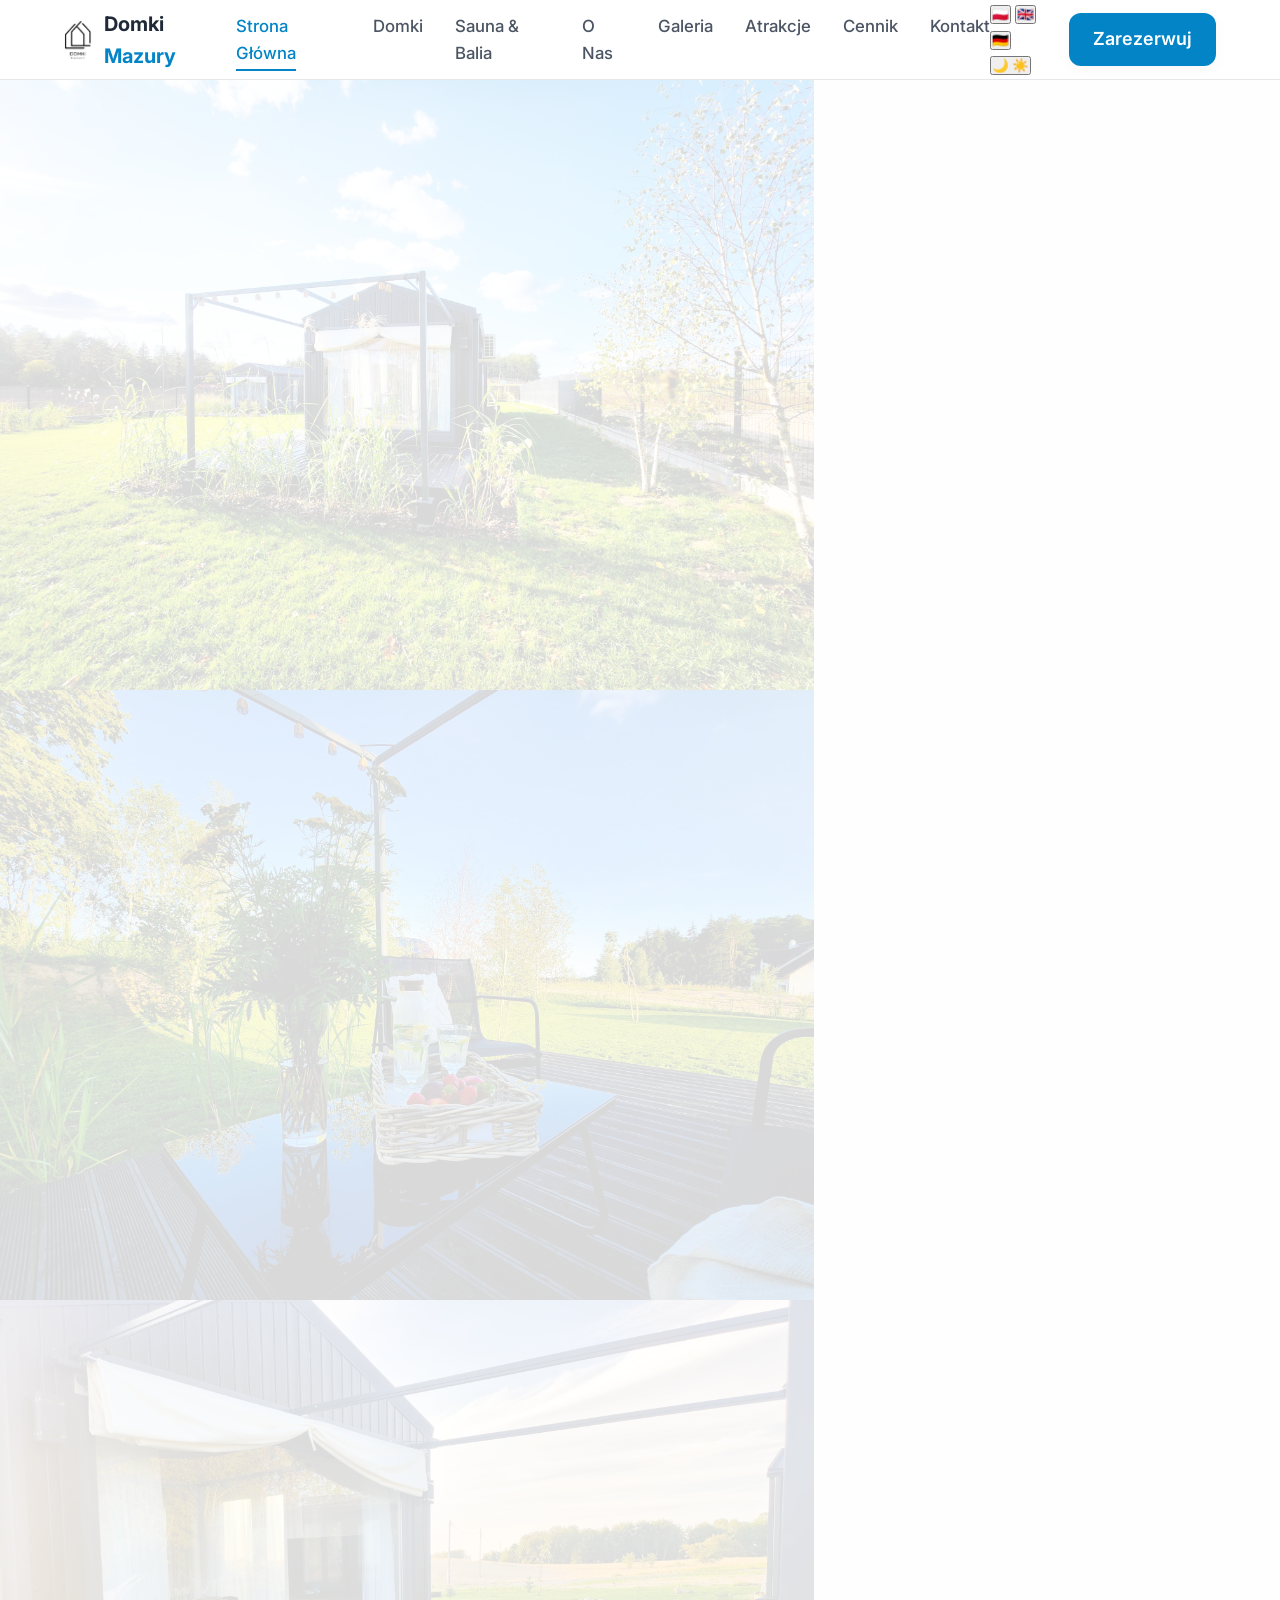
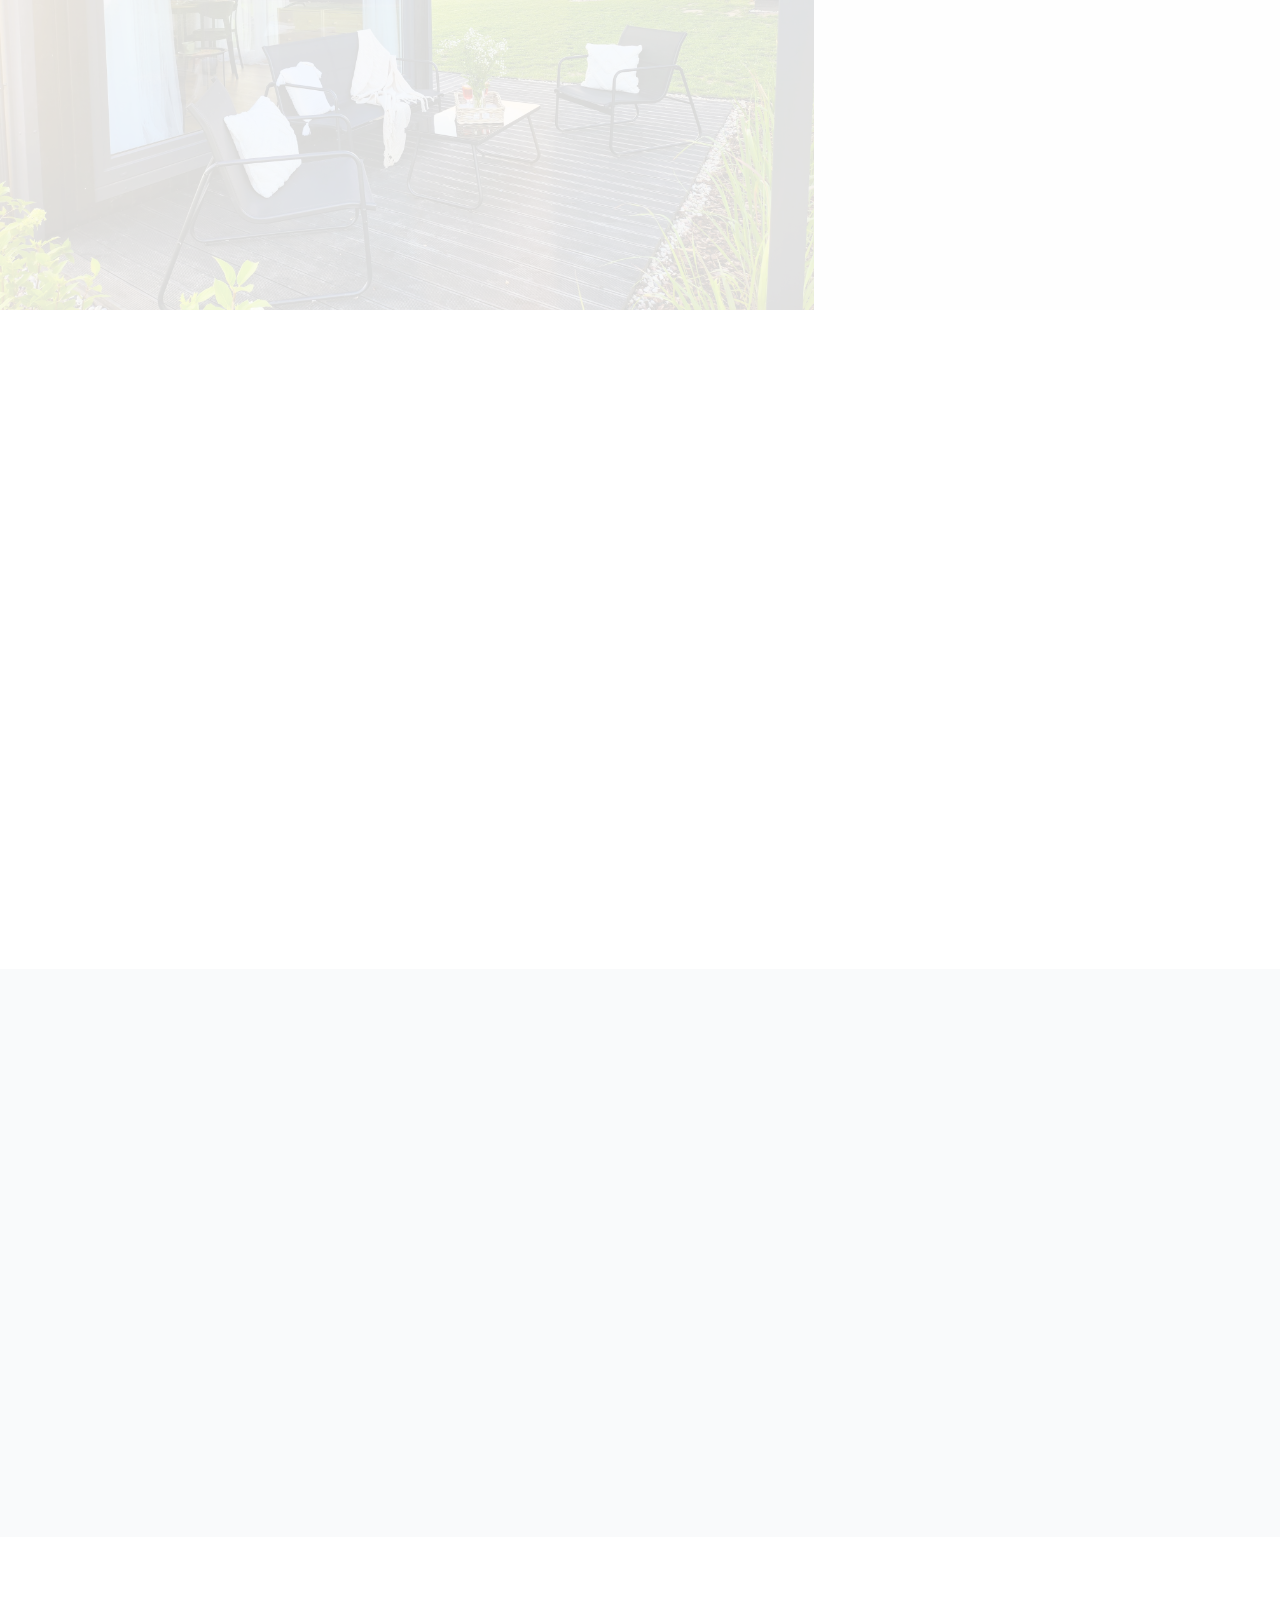
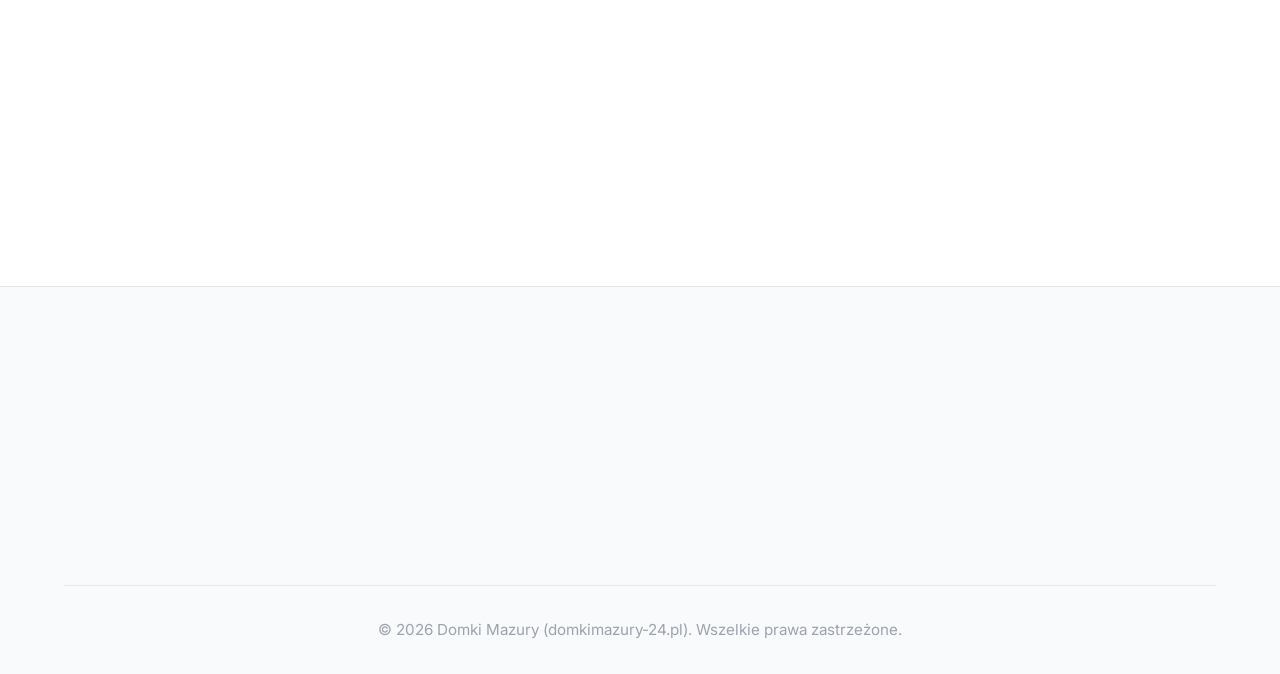
==== index.html @ 0900e818 "Initial commit for Domki Mazury 24" ====
<!DOCTYPE html>
<html lang="pl">
<head>
  <meta charset="UTF-8">
  <meta name="viewport" content="width=device-width, initial-scale=1.0">
  <title>Domki Mazury Bogaczewo k. Giżycka | Luksusowe Domki Nad Jeziorem Bocznym</title>
  <meta name="description" content="Wynajem domków na Mazurach w Bogaczewie. Blisko plaży, na szlaku Green Velo. Sauna fińska, balia ogrodowa. Zarezerwuj swój pobyt z dala od zgiełku.">
  <!-- AOS CSS -->
  <link href="https://unpkg.com/aos@2.3.1/dist/aos.css" rel="stylesheet">
  <link rel="stylesheet" href="styles.css">
</head>
<body>

  <!-- Standard Sticky Header -->
  <header class="site-header">
    <div class="nav-wrapper">
      <a href="index.html" class="brand-logo">
        <img src="assets/logo.png" alt="Domki Mazury Logo" style="filter: invert(1);">
        <div class="brand-title">Domki <span style="color: var(--primary-color);">Mazury</span></div>
      </a>

      <!-- PC Nav -->
      <ul class="pc-nav">
        <li><a href="index.html" class="active" data-i18n="nav-home">Strona Główna</a></li>
        <li><a href="domki.html" data-i18n="nav-cottages">Domki</a></li>
        <li><a href="sauna-balia.html" data-i18n="nav-spa">Sauna & Balia</a></li>
        <li><a href="o-nas.html" data-i18n="nav-about">O Nas</a></li>
        <li><a href="galeria.html" data-i18n="nav-gallery">Galeria</a></li>
        <li><a href="atrakcje.html" data-i18n="nav-attractions">Atrakcje</a></li>
        <li><a href="cennik.html" data-i18n="nav-prices">Cennik</a></li>
        <li><a href="kontakt.html" data-i18n="nav-contact">Kontakt</a></li>
      </ul>

      <div class="header-right">
        <!-- Tools (Flags & Theme) -->
        <div class="tools-group pc-only">
          <div class="lang-switcher">
            <button class="lang-btn active" data-lang="pl" aria-label="Polski">🇵🇱</button>
            <button class="lang-btn" data-lang="en" aria-label="English">🇬🇧</button>
            <button class="lang-btn" data-lang="de" aria-label="Deutsch">🇩🇪</button>
          </div>
          <button class="theme-toggle-btn" aria-label="Przełącz motyw">
            <span class="moon-icon">🌙</span>
            <span class="sun-icon">☀️</span>
          </button>
        </div>
        
        <a href="cennik.html" class="btn btn-primary ombre pc-only" data-i18n="btn-book">Zarezerwuj</a>
        <!-- Hamburger Menu Button -->
        <button class="menu-toggle" aria-label="Toggle Menu">
          <svg fill="none" stroke="currentColor" viewBox="0 0 24 24"><path stroke-linecap="round" stroke-linejoin="round" stroke-width="2" d="M4 6h16M4 12h16M4 18h16"/></svg>
        </button>
      </div>
    </div>
  </header>

  <!-- Mobile Nav Overlay -->
  <nav class="mobile-nav-overlay">
    <ul>
      <li><a href="index.html" class="active" data-i18n="nav-home">Strona Główna</a></li>
      <li><a href="domki.html" data-i18n="nav-cottages">Nasze Domki</a></li>
      <li><a href="sauna-balia.html" data-i18n="nav-spa">Sauna & Balia</a></li>
      <li><a href="o-nas.html" data-i18n="nav-about">O Nas</a></li>
      <li><a href="galeria.html" data-i18n="nav-gallery">Galeria</a></li>
      <li><a href="atrakcje.html" data-i18n="nav-attractions">Atrakcje</a></li>
      <li><a href="cennik.html" data-i18n="nav-prices">Cennik</a></li>
      <li><a href="kontakt.html" data-i18n="nav-contact">Kontakt</a></li>
    </ul>
    
    <div class="mobile-tools-group">
      <div class="lang-switcher">
        <button class="lang-btn active" data-lang="pl" aria-label="Polski">🇵🇱</button>
        <button class="lang-btn" data-lang="en" aria-label="English">🇬🇧</button>
        <button class="lang-btn" data-lang="de" aria-label="Deutsch">🇩🇪</button>
      </div>
      <button class="theme-toggle-btn" aria-label="Przełącz motyw" style="border: 1px solid var(--border-color);">
        <span class="moon-icon">🌙</span>
        <span class="sun-icon">☀️</span>
      </button>
    </div>

    <div class="mobile-nav-bottom">
      <a href="cennik.html" class="btn btn-primary ombre text-center" data-i18n="btn-prices">Sprawdź Ceny</a>
      <a href="tel:500294296" class="btn btn-outline text-center">📞 500 294 296</a>
    </div>
  </nav>

  <!-- Hero Section with Slider -->
  <section class="hero">
    <div class="hero-slider-bg">
      <img src="assets/photos/cottage_hero.jpg" alt="Widok 1" class="hero-slide active">
      <img src="assets/photos/sauna_balia_3.jpg" alt="Widok 2" class="hero-slide">
      <img src="assets/photos/outdoor_sunset_2.jpg" alt="Widok 3" class="hero-slide">
    </div>
    
    <div class="hero-overlay"></div>
    <div class="container hero-content text-center" style="margin: 0 auto;" data-aos="zoom-in" data-aos-duration="1000">
      <div class="badge badge-primary" data-aos="fade-down" data-aos-delay="200" data-i18n="hero-badge">Bogaczewo k. Giżycka</div>
      <h1 data-aos="fade-up" data-aos-delay="300" data-i18n="hero-title">Miejsce Stworzone do Odpoczynku</h1>
      <p style="margin-bottom: 2rem;" data-aos="fade-up" data-aos-delay="400" data-i18n="hero-desc">Nowoczesne domki, balia z podgrzewaną wodą, sauna fińska i otulina mazurskiej natury. Zaledwie 1000m od plaży na Szlaku Wielkich Jezior.</p>
      <div style="display: flex; gap: 1rem; justify-content: center; flex-wrap: wrap;" data-aos="fade-up" data-aos-delay="500">
        <a href="domki.html" class="btn btn-primary ombre" data-i18n="hero-btn-domki">Zobacz Domki</a>
        <a href="sauna-balia.html" class="btn btn-outline" style="background: var(--bg-main);" data-i18n="hero-btn-spa">Strefa SPA</a>
      </div>
    </div>
  </section>

  <!-- Quick Info -->
  <section class="section-padding bg-main">
    <div class="container text-center">
      <h2 data-aos="fade-up">Co nas wyróżnia?</h2>
      <p style="max-width: 600px; margin: 0 auto 3rem;" data-aos="fade-up" data-aos-delay="100">Zaprojektowaliśmy nasze domki z myślą o maksymalnym komforcie, przestrzeni i prywatności, gwarantując spokój z dala od zatłoczonych kurortów.</p>
      
      <div class="card-grid">
        <div class="std-card ombre-card std-card-body text-center" data-aos="fade-up" data-aos-delay="200">
          <div style="font-size: 3rem; margin-bottom: 1rem;">🌲</div>
          <h3 style="color: var(--primary-color);">Cisza i Natura</h3>
          <p style="font-size: 1rem;">Obiekt położony 1km od centrum wsi, w bliskości lasu i szlaku rowerowego Green Velo.</p>
        </div>
        <div class="std-card ombre-card std-card-body text-center" data-aos="fade-up" data-aos-delay="300">
          <div style="font-size: 3rem; margin-bottom: 1rem;">🔥</div>
          <h3 style="color: var(--primary-color);">Prywatne SPA</h3>
          <p style="font-size: 1rem;">Własna sauna fińska opalana drewnem oraz ruska balia ogrodowa do wyłącznej dyspozycji gości.</p>
        </div>
        <div class="std-card ombre-card std-card-body text-center" data-aos="fade-up" data-aos-delay="400">
          <div style="font-size: 3rem; margin-bottom: 1rem;">⛵</div>
          <h3 style="color: var(--primary-color);">Blisko Jeziora</h3>
          <p style="font-size: 1rem;">Tylko 1000m do nowej, publicznej plaży przy jeziorze Bocznym (Szlak Wielkich Jezior Mazurskich).</p>
        </div>
      </div>
    </div>
  </section>

  <!-- Showcase -->
  <section class="section-padding bg-alt" style="overflow: hidden;">
    <div class="container">
      <div style="display: flex; flex-wrap: wrap; align-items: center; gap: 4rem;">
        <div style="flex: 1; min-width: 300px;" data-aos="fade-right">
          <h2>Domek Sosnowy i Świerkowy</h2>
          <p>Oferujemy dwa niezależne, nowocześnie urządzone domki. Każdy z nich pomieści wygodnie 4 osoby, zapewniając intymność i wysoki standard wypoczynku.</p>
          <ul class="features-list">
            <li>Klimatyzacja</li>
            <li>W pełni wyposażona kuchnia</li>
            <li>Szybkie Wi-Fi (Starlink)</li>
            <li>Grill gazowy na tarasie</li>
          </ul>
          <a href="domki.html" class="btn btn-primary ombre" style="margin-top: 1rem;">Poznaj szczegóły domków</a>
        </div>
        <div style="flex: 1; min-width: 300px;" data-aos="fade-left">
          <img src="assets/photos/cottage_ext_1.jpg" alt="Dwa domki" style="border-radius: var(--radius-lg); box-shadow: var(--shadow-md);">
        </div>
      </div>
    </div>
  </section>

  <!-- Weather & Footer Contact -->
  <section class="section-padding bg-main">
    <div class="container text-center" data-aos="zoom-in">
      <h2>Aktualnie w Bogaczewie</h2>
      <div id="weather-widget-box" class="weather-widget" style="justify-content: center; max-width: 400px; margin: 2rem auto;">
        <div id="weather-icon" class="weather-icon">...</div>
        <div id="weather-temp" class="weather-temp">--°C</div>
      </div>
      <p style="margin-bottom: 2rem;">Zarezerwuj swój pobyt i sprawdź dostępność bezpośrednio u nas.</p>
      <a href="tel:500294296" class="btn btn-primary ombre" style="font-size: 1.25rem; padding: 1rem 2rem;">📞 500 294 296</a>
    </div>
  </section>

  <!-- Footer -->
  <footer class="site-footer">
    <div class="container">
      <div class="footer-grid">
        <div data-aos="fade-up">
          <h4 style="color: var(--text-main); margin-bottom: 1rem;">Domki Mazury</h4>
          <p style="color: var(--text-muted);">Bogaczewo k. Giżycka<br>Telefon: <a href="tel:500294296" style="color: var(--primary-color);">500 294 296</a><br>Email: domkimazury@interia.pl</p>
        </div>
        <div data-aos="fade-up" data-aos-delay="100">
          <h4>Nawigacja</h4>
          <ul class="footer-links">
            <li><a href="index.html" data-i18n="nav-home">Strona Główna</a></li>
            <li><a href="domki.html" data-i18n="nav-cottages">Domki</a></li>
            <li><a href="sauna-balia.html" data-i18n="nav-spa">Sauna & Balia</a></li>
            <li><a href="cennik.html" data-i18n="nav-prices">Cennik</a></li>
          </ul>
        </div>
      </div>
      <div class="footer-copy">© 2026 Domki Mazury (domkimazury-24.pl). Wszelkie prawa zastrzeżone.</div>
    </div>
  </footer>

  <!-- JS -->
  <script src="translations.js"></script>
  <script src="https://unpkg.com/aos@2.3.1/dist/aos.js"></script>
  <script src="app.js"></script>
</body>
</html>
---- styles.css ----
/* ==========================================================================
   DOMKI MAZURY - SCANDINAVIAN LIGHT (HIGH LEGIBILITY)
   Colors: White, Light Gray, Deep Gray Text, Mazury Blue Accent
   Fonts: Inter
   ========================================================================== */

@import url('https://fonts.googleapis.com/css2?family=Inter:wght@400;500;600;700;800&display=swap');

:root {
  /* Color Tokens */
  --bg-main: #ffffff;
  --bg-alt: #f9fafb;
  --bg-card: #ffffff;
  
  --primary-color: #0284c7; /* Mazury Blue */
  --primary-hover: #0369a1;
  --primary-light: #e0f2fe;
  
  --text-main: #1f2937;
  --text-muted: #4b5563;
  --text-light: #9ca3af;
  --text-white: #ffffff;
  
  --border-color: #e5e7eb;
  
  --radius-sm: 8px;
  --radius-md: 12px;
  --radius-lg: 20px;
  
  --shadow-sm: 0 4px 15px rgba(0, 0, 0, 0.03);
  --shadow-md: 0 10px 30px rgba(0, 0, 0, 0.08);
  --shadow-lg: 0 20px 40px rgba(0, 0, 0, 0.12);
  
  --header-height: 80px;
}

body.dark-theme {
  --bg-main: #111827; /* Deep Navy/Gray */
  --bg-alt: #1f2937;
  --bg-card: #1f2937;
  
  --primary-color: #38bdf8;
  --primary-hover: #7dd3fc;
  --primary-light: rgba(56, 189, 248, 0.1);
  
  --text-main: #f9fafb;
  --text-muted: #d1d5db;
  --text-light: #9ca3af;
  
  --border-color: #374151;
  
  --shadow-sm: 0 4px 15px rgba(0, 0, 0, 0.2);
  --shadow-md: 0 10px 30px rgba(0, 0, 0, 0.3);
  --shadow-lg: 0 20px 40px rgba(0, 0, 0, 0.4);
}

/* Reset & Base */
*, *::before, *::after {
  box-sizing: border-box;
  margin: 0;
  padding: 0;
}

html {
  scroll-behavior: smooth;
  font-size: 16px;
}

body {
  font-family: 'Inter', sans-serif;
  background-color: var(--bg-main);
  color: var(--text-main);
  line-height: 1.6;
  -webkit-font-smoothing: antialiased;
  padding-top: var(--header-height); /* For sticky header */
}

a {
  color: var(--primary-color);
  text-decoration: none;
  transition: color 0.2s ease;
}

a:hover {
  color: var(--primary-hover);
}

img {
  max-width: 100%;
  height: auto;
  display: block;
}

ul {
  list-style: none;
}

/* Typography */
h1, h2, h3, h4, h5, h6 {
  color: var(--text-main);
  line-height: 1.2;
  margin-bottom: 1rem;
  font-weight: 700;
}

h1 { font-size: clamp(2rem, 5vw, 3.5rem); letter-spacing: -0.02em; }
h2 { font-size: clamp(1.75rem, 4vw, 2.5rem); letter-spacing: -0.01em; }
h3 { font-size: 1.5rem; }
p { font-size: 1.125rem; margin-bottom: 1.25rem; color: var(--text-muted); }

.text-center { text-align: center; }

/* Buttons */
.btn {
  display: inline-flex;
  align-items: center;
  justify-content: center;
  padding: 0.75rem 1.5rem;
  font-size: 1.125rem;
  font-weight: 600;
  border-radius: var(--radius-md);
  transition: all 0.2s ease;
  cursor: pointer;
  border: none;
  text-decoration: none;
}

.btn-primary {
  background-color: var(--primary-color);
  color: var(--text-white);
  box-shadow: var(--shadow-sm);
}

.btn-primary:hover {
  background-color: var(--primary-hover);
  color: var(--text-white);
  transform: translateY(-1px);
  box-shadow: var(--shadow-md);
}

.btn-outline {
  background-color: transparent;
  color: var(--primary-color);
  border: 2px solid var(--primary-color);
}

.btn-outline:hover {
  background-color: var(--primary-light);
  color: var(--primary-hover);
}

/* Standard Header (Sticky) */
.site-header {
  position: fixed;
  top: 0;
  left: 0;
  width: 100%;
  height: var(--header-height);
  background-color: var(--bg-main);
  border-bottom: 1px solid var(--border-color);
  z-index: 1000;
  display: flex;
  align-items: center;
  transition: box-shadow 0.3s ease;
}

.site-header.scrolled {
  box-shadow: var(--shadow-md);
}

.nav-wrapper {
  max-width: 1200px;
  width: 100%;
  margin: 0 auto;
  padding: 0 1.5rem;
  display: flex;
  justify-content: space-between;
  align-items: center;
}

.brand-logo {
  display: flex;
  align-items: center;
  gap: 0.75rem;
  color: var(--text-main);
}

.brand-logo img {
  height: 40px;
  width: auto;
}

.brand-title {
  font-size: 1.25rem;
  font-weight: 700;
}

.brand-title span {
  color: var(--primary-color);
}

/* Desktop Nav */
.pc-nav {
  display: flex;
  gap: 2rem;
}

.pc-nav a {
  color: var(--text-muted);
  font-weight: 500;
  font-size: 1.05rem;
  padding: 0.5rem 0;
  position: relative;
}

.pc-nav a:hover,
.pc-nav a.active {
  color: var(--primary-color);
}

.pc-nav a.active::after {
  content: '';
  position: absolute;
  bottom: 0;
  left: 0;
  width: 100%;
  height: 2px;
  background-color: var(--primary-color);
}

.header-right {
  display: flex;
  align-items: center;
  gap: 1rem;
}

/* Hamburger Menu Toggle */
.menu-toggle {
  display: none;
  background: none;
  border: none;
  color: var(--text-main);
  cursor: pointer;
  padding: 0.5rem;
}

.menu-toggle svg {
  width: 28px;
  height: 28px;
}

/* Mobile Navigation (Drawer) */
.mobile-nav-overlay {
  position: fixed;
  top: var(--header-height);
  left: 0;
  width: 100%;
  height: calc(100vh - var(--header-height));
  background-color: var(--bg-main);
  z-index: 999;
  display: none;
  flex-direction: column;
  padding: 2rem;
  overflow-y: auto;
}

.mobile-nav-overlay.open {
  display: flex;
}

.mobile-nav-overlay ul {
  display: flex;
  flex-direction: column;
  gap: 1.5rem;
  align-items: center;
  text-align: center;
}

.mobile-nav-overlay a {
  font-size: 1.5rem;
  font-weight: 600;
  color: var(--text-main);
  display: block;
}

.mobile-nav-overlay a.active {
  color: var(--primary-color);
}

.mobile-nav-bottom {
  margin-top: 3rem;
  display: flex;
  flex-direction: column;
  gap: 1rem;
}

@media (max-width: 992px) {
  .pc-nav { display: none; }
  .header-right .btn-primary { display: none; }
  .menu-toggle { display: block; }
}

/* Layout Utilities */
.container {
  max-width: 1200px;
  margin: 0 auto;
  padding: 0 1.5rem;
}

.section-padding {
  padding: 5rem 0;
}

.bg-alt {
  background-color: var(--bg-alt);
}

/* Hero Section */
.hero {
  position: relative;
  min-height: 80vh;
  display: flex;
  align-items: center;
  overflow: hidden;
  background-color: var(--bg-alt);
}

.hero-img {
  position: absolute;
  top: 0;
  left: 0;
  width: 100%;
  height: 100%;
  object-fit: cover;
}

.hero-overlay {
  position: absolute;
  top: 0;
  left: 0;
  width: 100%;
  height: 100%;
  background: rgba(255, 255, 255, 0.85); /* Light overlay for readability */
}

.hero-content {
  position: relative;
  z-index: 10;
  max-width: 800px;
}

.hero-content h1 {
  color: var(--text-main);
  margin-bottom: 1.5rem;
}

.hero-content p {
  font-size: 1.25rem;
  color: var(--text-main); /* Ensure contrast */
  font-weight: 500;
}

/* Subpage Banner */
.subpage-banner {
  background-color: var(--bg-alt);
  padding: 4rem 0 3rem;
  border-bottom: 1px solid var(--border-color);
  text-align: center;
}

.badge {
  display: inline-block;
  padding: 0.35rem 1rem;
  border-radius: var(--radius-pill);
  font-size: 0.875rem;
  font-weight: 600;
  text-transform: uppercase;
  letter-spacing: 0.05em;
  margin-bottom: 1rem;
}

.badge-primary {
  background-color: var(--primary-light);
  color: var(--primary-color);
}

/* Cards Grid */
.card-grid {
  display: grid;
  grid-template-columns: repeat(auto-fit, minmax(320px, 1fr));
  gap: 2rem;
}

/* Standard Card */
.std-card {
  background-color: var(--bg-card);
  border: 1px solid var(--border-color);
  border-radius: var(--radius-lg);
  overflow: hidden;
  box-shadow: var(--shadow-sm);
  transition: box-shadow 0.2s ease, transform 0.2s ease;
}

.std-card:hover {
  box-shadow: var(--shadow-lg);
  transform: translateY(-4px);
}

.std-card-img {
  width: 100%;
  height: 240px;
  object-fit: cover;
  border-bottom: 1px solid var(--border-color);
}

.std-card-body {
  padding: 2rem;
}

.std-card-title {
  font-size: 1.5rem;
  margin-bottom: 0.5rem;
}

.card-meta {
  display: flex;
  gap: 1rem;
  margin-bottom: 1.5rem;
  font-size: 0.95rem;
  color: var(--text-muted);
  font-weight: 500;
}

/* Features List */
.features-list {
  margin: 1.5rem 0;
  display: grid;
  grid-template-columns: 1fr 1fr;
  gap: 0.75rem;
}

.features-list li {
  display: flex;
  align-items: center;
  gap: 0.5rem;
  font-size: 1rem;
  color: var(--text-muted);
}

.features-list li::before {
  content: '✓';
  color: var(--primary-color);
  font-weight: bold;
}

/* Calculator Form */
.calc-box {
  background-color: var(--bg-card);
  border: 1px solid var(--border-color);
  border-radius: var(--radius-lg);
  padding: 2.5rem;
  display: grid;
  grid-template-columns: 1fr 1fr;
  gap: 3rem;
  box-shadow: var(--shadow-md);
}

@media (max-width: 768px) {
  .calc-box {
    grid-template-columns: 1fr;
    padding: 1.5rem;
  }
}

.form-group {
  margin-bottom: 1.25rem;
}

.form-group label {
  display: block;
  font-size: 0.95rem;
  font-weight: 600;
  margin-bottom: 0.5rem;
  color: var(--text-main);
}

.form-control {
  width: 100%;
  padding: 0.875rem 1rem;
  font-size: 1rem;
  border: 1px solid var(--border-color);
  border-radius: var(--radius-sm);
  background-color: var(--bg-alt);
  color: var(--text-main);
  font-family: inherit;
  transition: border-color 0.2s;
}

.form-control:focus {
  outline: none;
  border-color: var(--primary-color);
  background-color: var(--bg-main);
}

.calc-summary-panel {
  background-color: var(--bg-alt);
  border-radius: var(--radius-md);
  padding: 2rem;
  border: 1px solid var(--border-color);
}

.summary-item {
  display: flex;
  justify-content: space-between;
  padding: 0.75rem 0;
  border-bottom: 1px dashed var(--border-color);
  font-size: 1.05rem;
}

.summary-total-val {
  font-size: 2rem;
  font-weight: 800;
  color: var(--primary-color);
}

/* Lightbox */
.lightbox {
  position: fixed;
  inset: 0;
  background: rgba(0, 0, 0, 0.9);
  z-index: 2000;
  display: none;
  align-items: center;
  justify-content: center;
  padding: 2rem;
}

.lightbox.active {
  display: flex;
}

.lightbox img {
  max-height: 90vh;
  max-width: 90vw;
  border-radius: var(--radius-md);
  box-shadow: 0 25px 50px -12px rgba(0, 0, 0, 0.5);
}

.lightbox-close {
  position: absolute;
  top: 1.5rem;
  right: 1.5rem;
  background: white;
  border: none;
  color: black;
  width: 44px;
  height: 44px;
  border-radius: 50%;
  font-size: 1.5rem;
  cursor: pointer;
  display: flex;
  align-items: center;
  justify-content: center;
}

.gallery-grid {
  display: grid;
  grid-template-columns: repeat(auto-fill, minmax(280px, 1fr));
  gap: 1rem;
}

.gallery-item {
  position: relative;
  border-radius: var(--radius-md);
  overflow: hidden;
  cursor: pointer;
  aspect-ratio: 4/3;
}

.gallery-item img {
  width: 100%;
  height: 100%;
  object-fit: cover;
  transition: transform 0.3s ease;
}

.gallery-item:hover img {
  transform: scale(1.05);
}

/* Weather Widget */
.weather-widget {
  background-color: var(--primary-light);
  border-radius: var(--radius-md);
  padding: 1.5rem;
  display: flex;
  align-items: center;
  gap: 1.5rem;
  margin-top: 2rem;
}

.weather-icon {
  font-size: 3rem;
}

.weather-temp {
  font-size: 2rem;
  font-weight: 700;
  color: var(--primary-color);
}

/* Footer */
.site-footer {
  background-color: var(--bg-alt);
  border-top: 1px solid var(--border-color);
  padding: 4rem 0 2rem;
}

.footer-grid {
  display: grid;
  grid-template-columns: repeat(auto-fit, minmax(250px, 1fr));
  gap: 3rem;
  margin-bottom: 3rem;
}

.footer-links li {
  margin-bottom: 0.75rem;
}

.footer-links a {
  color: var(--text-muted);
}

.footer-links a:hover {
  color: var(--primary-color);
}

.footer-copy {
  text-align: center;
  padding-top: 2rem;
  border-top: 1px solid var(--border-color);
  color: var(--text-light);
  font-size: 0.95rem;
}
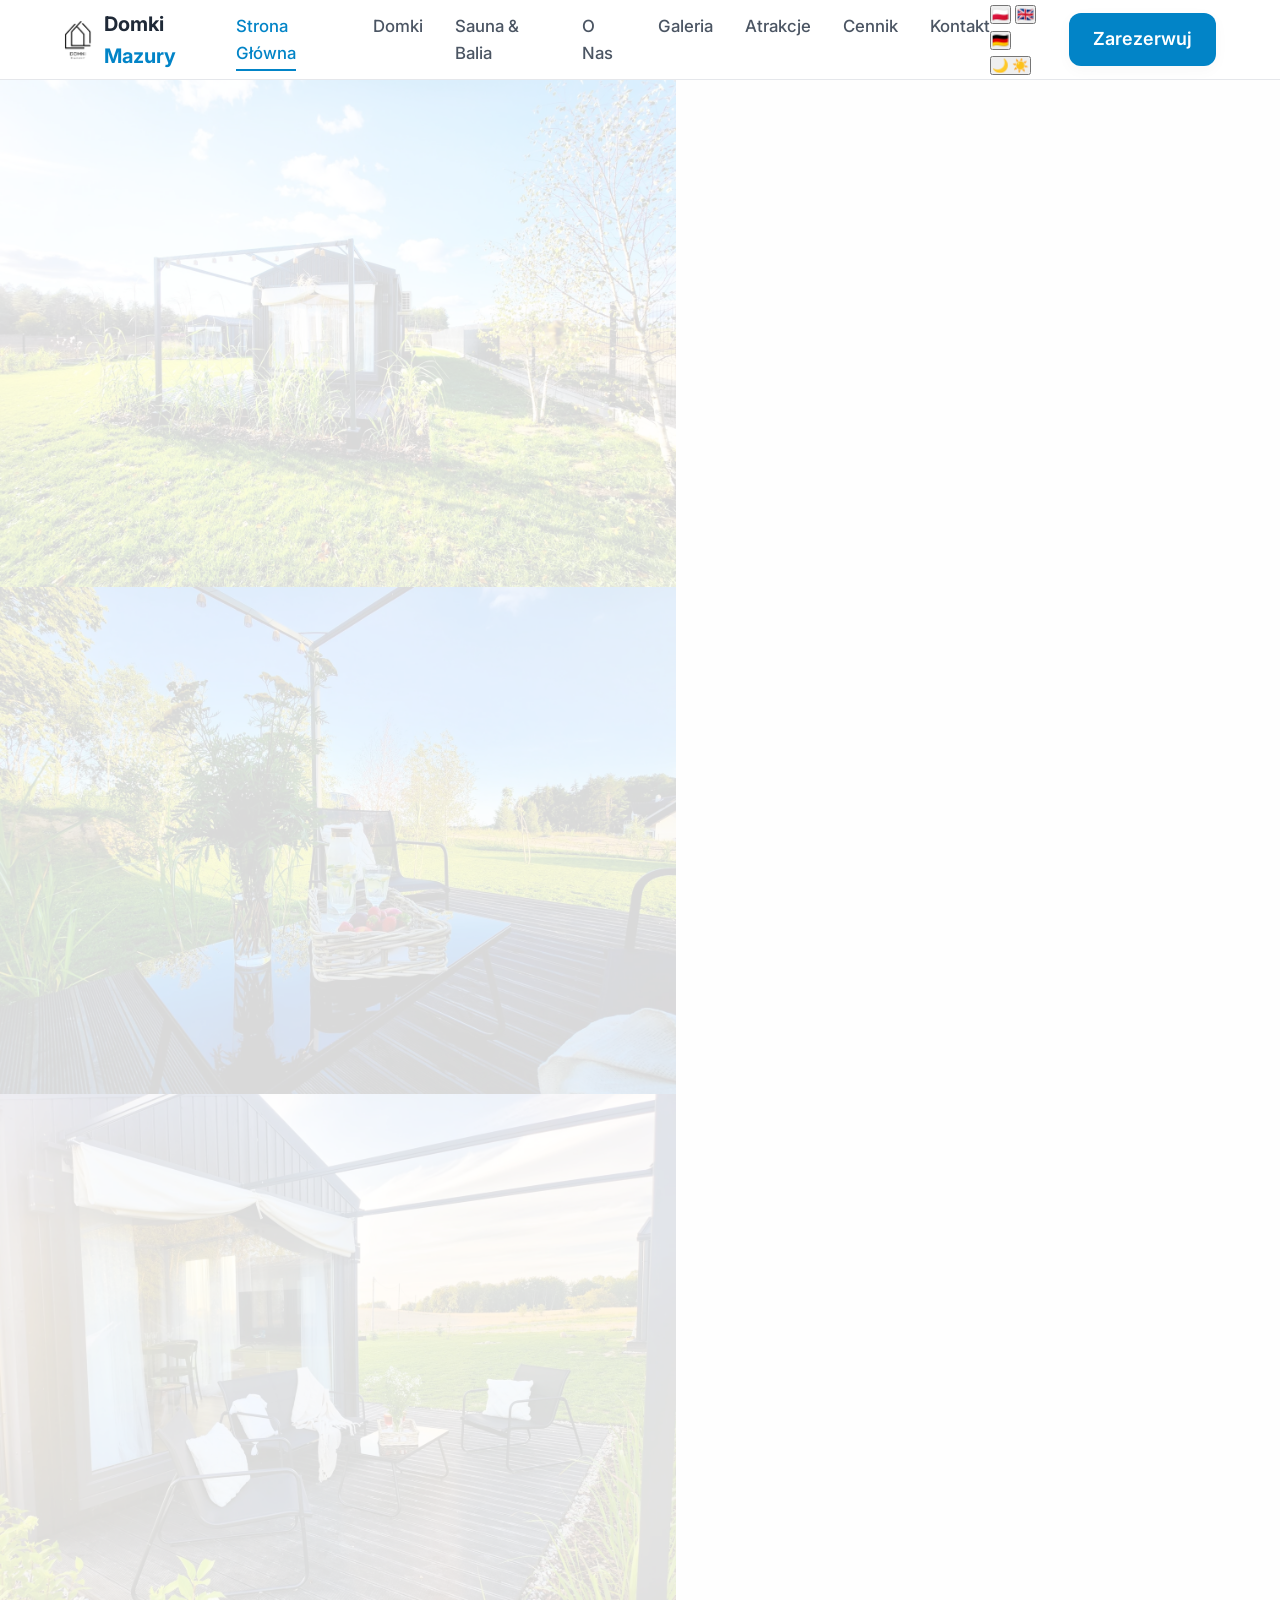
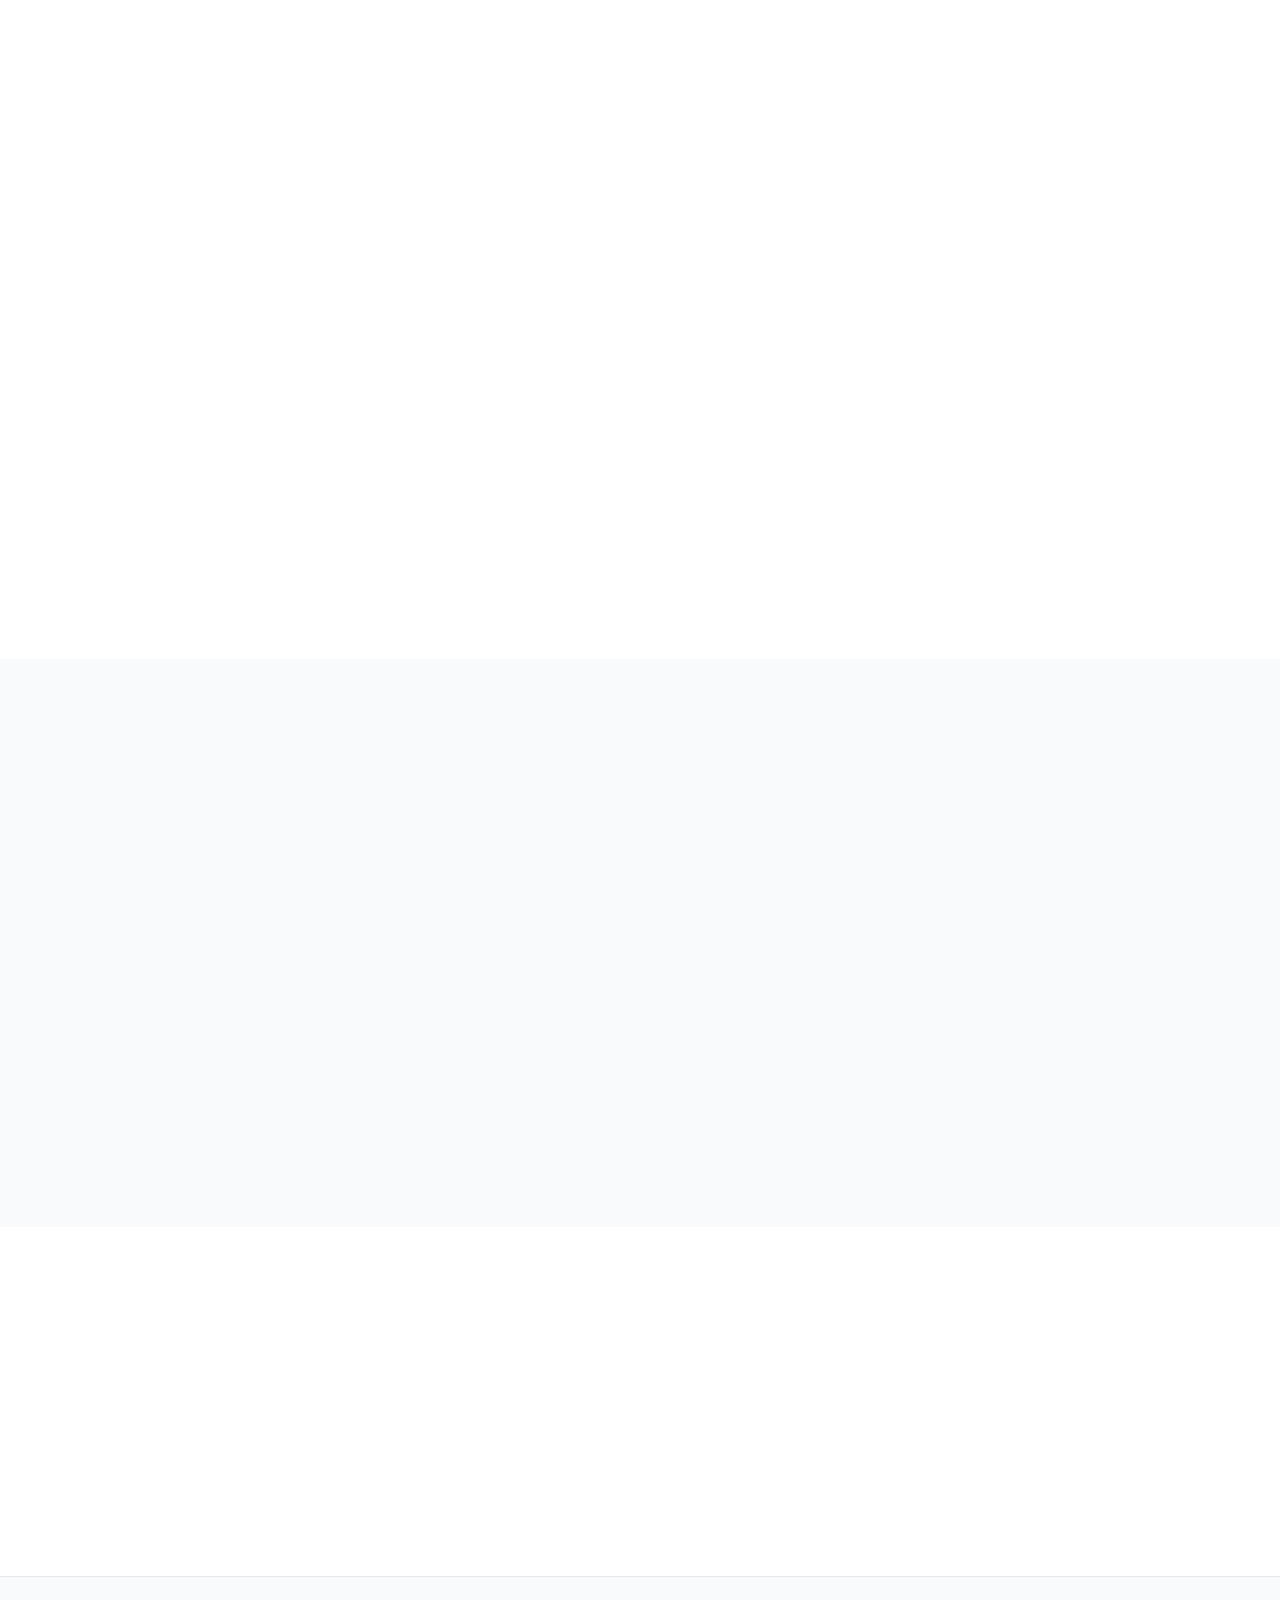
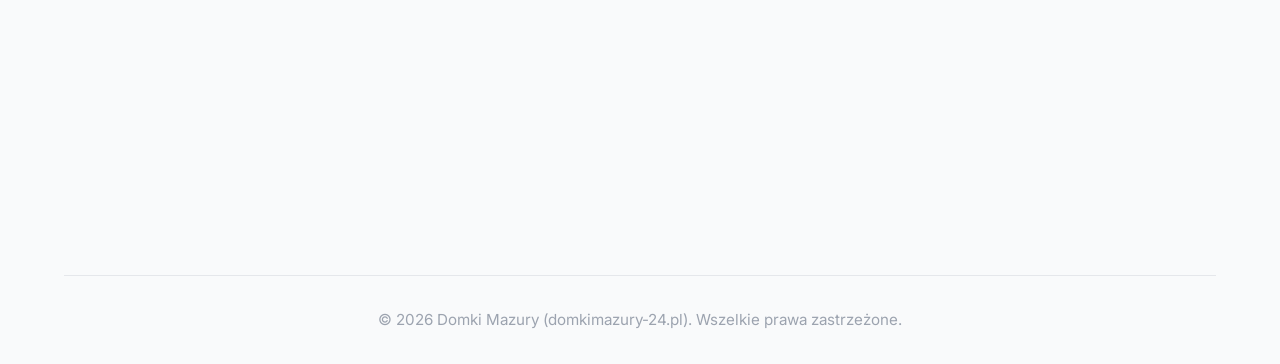
==== commit 09dc7ee4: "Optimize images to WebP format with lazy loading for ultra fast mobile speed" ====
--- a/index.html
+++ b/index.html
@@ -15,7 +15,7 @@
   <header class="site-header">
     <div class="nav-wrapper">
       <a href="index.html" class="brand-logo">
-        <img src="assets/logo.png" alt="Domki Mazury Logo" style="filter: invert(1);">
+        <img loading="lazy" src="assets/logo.png" alt="Domki Mazury Logo" style="filter: invert(1);">
         <div class="brand-title">Domki <span style="color: var(--primary-color);">Mazury</span></div>
       </a>
 
@@ -88,9 +88,9 @@
   <!-- Hero Section with Slider -->
   <section class="hero">
     <div class="hero-slider-bg">
-      <img src="assets/photos/cottage_hero.jpg" alt="Widok 1" class="hero-slide active">
-      <img src="assets/photos/sauna_balia_3.jpg" alt="Widok 2" class="hero-slide">
-      <img src="assets/photos/outdoor_sunset_2.jpg" alt="Widok 3" class="hero-slide">
+      <img src="assets/photos_webp/cottage_hero.webp" alt="Widok 1" class="hero-slide active">
+      <img loading="lazy" src="assets/photos_webp/sauna_balia_3.webp" alt="Widok 2" class="hero-slide">
+      <img loading="lazy" src="assets/photos_webp/outdoor_sunset_2.webp" alt="Widok 3" class="hero-slide">
     </div>
     
     <div class="hero-overlay"></div>
@@ -147,7 +147,7 @@
           <a href="domki.html" class="btn btn-primary ombre" style="margin-top: 1rem;">Poznaj szczegóły domków</a>
         </div>
         <div style="flex: 1; min-width: 300px;" data-aos="fade-left">
-          <img src="assets/photos/cottage_ext_1.jpg" alt="Dwa domki" style="border-radius: var(--radius-lg); box-shadow: var(--shadow-md);">
+          <img loading="lazy" src="assets/photos_webp/cottage_ext_1.webp" alt="Dwa domki" style="border-radius: var(--radius-lg); box-shadow: var(--shadow-md);">
         </div>
       </div>
     </div>
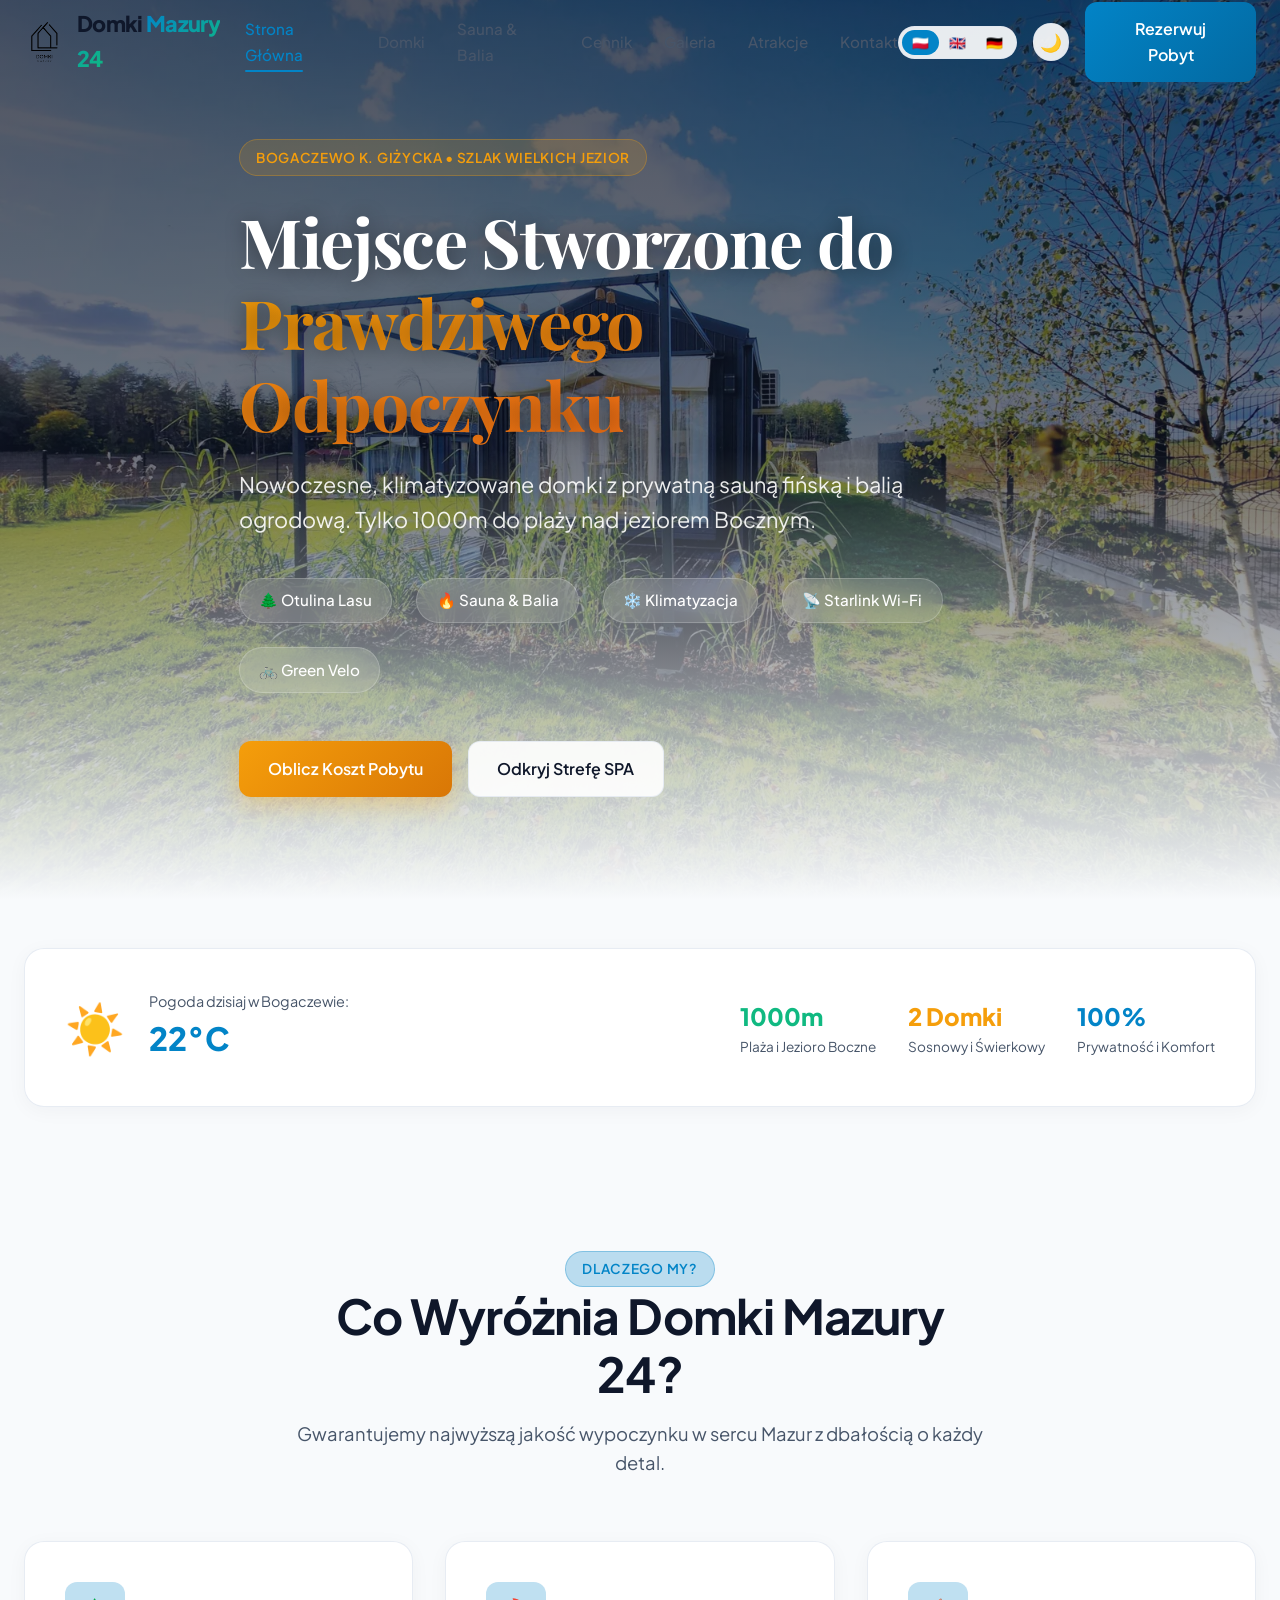
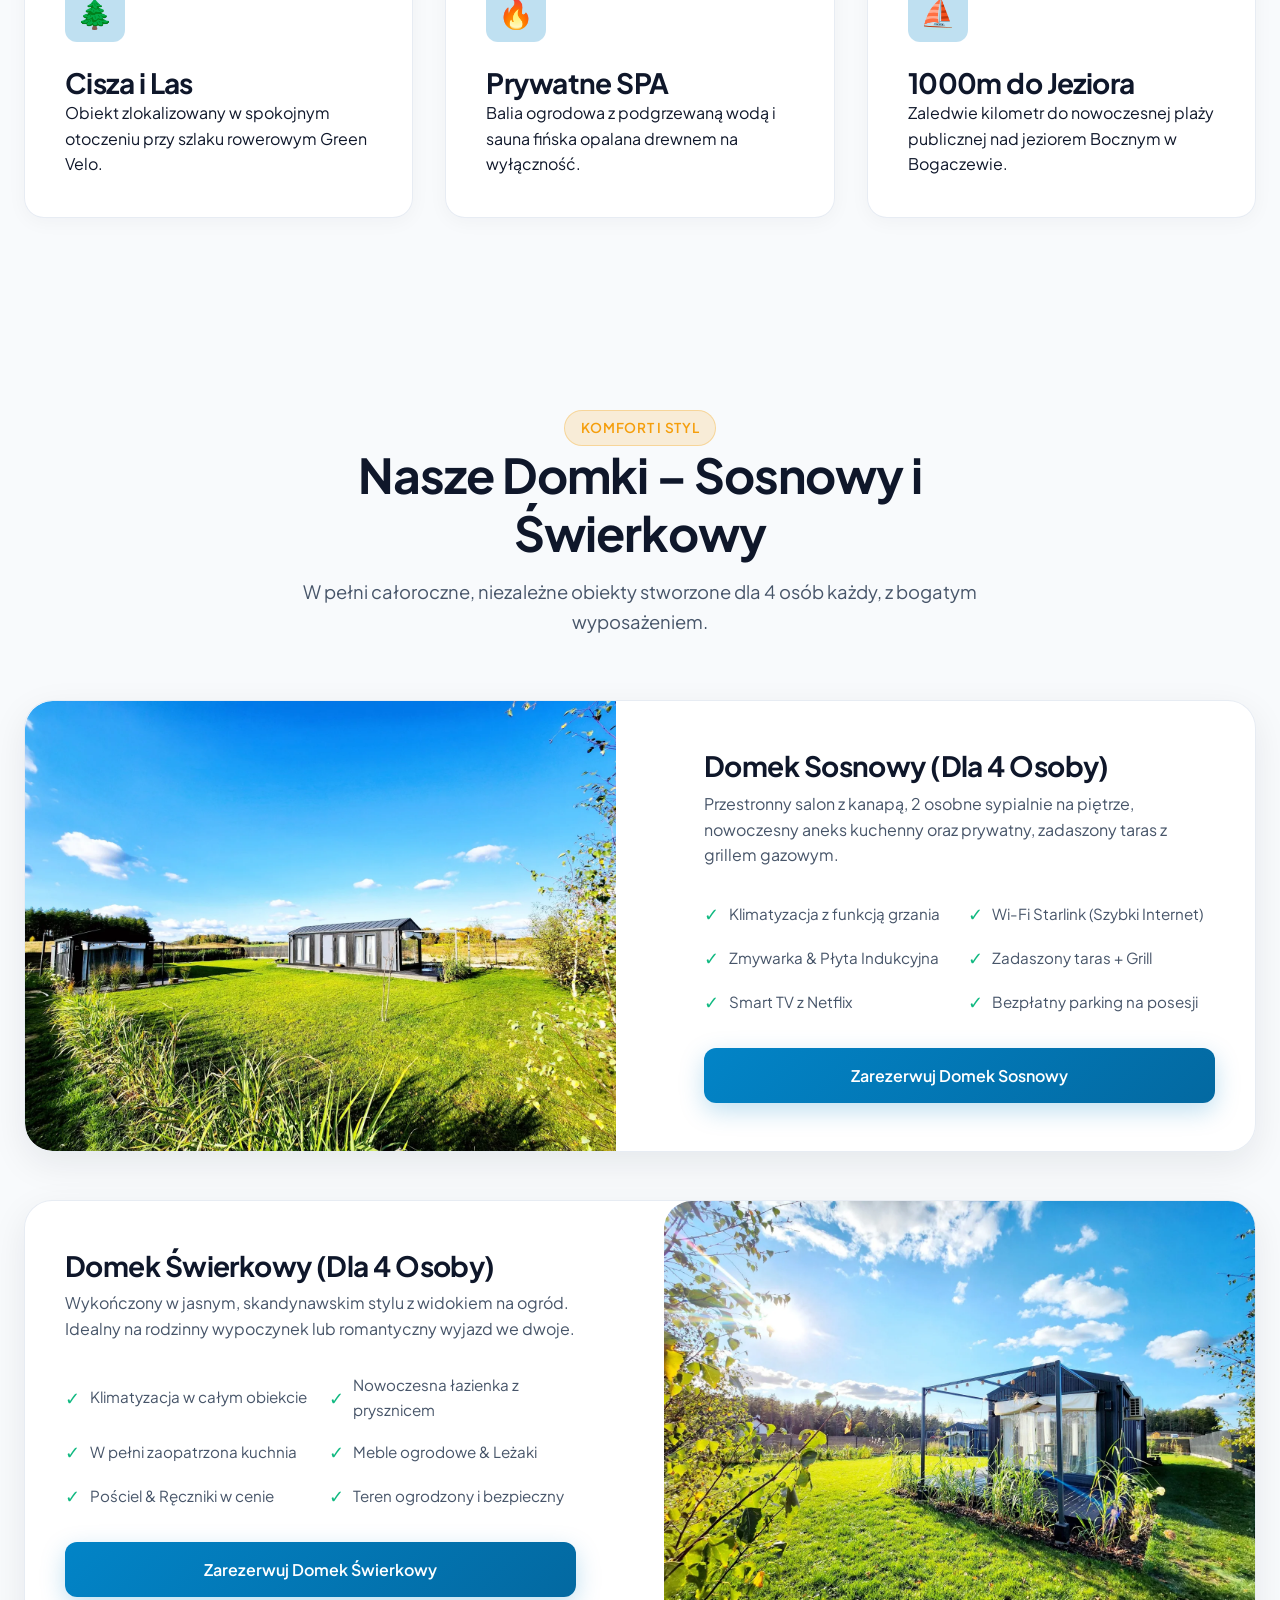
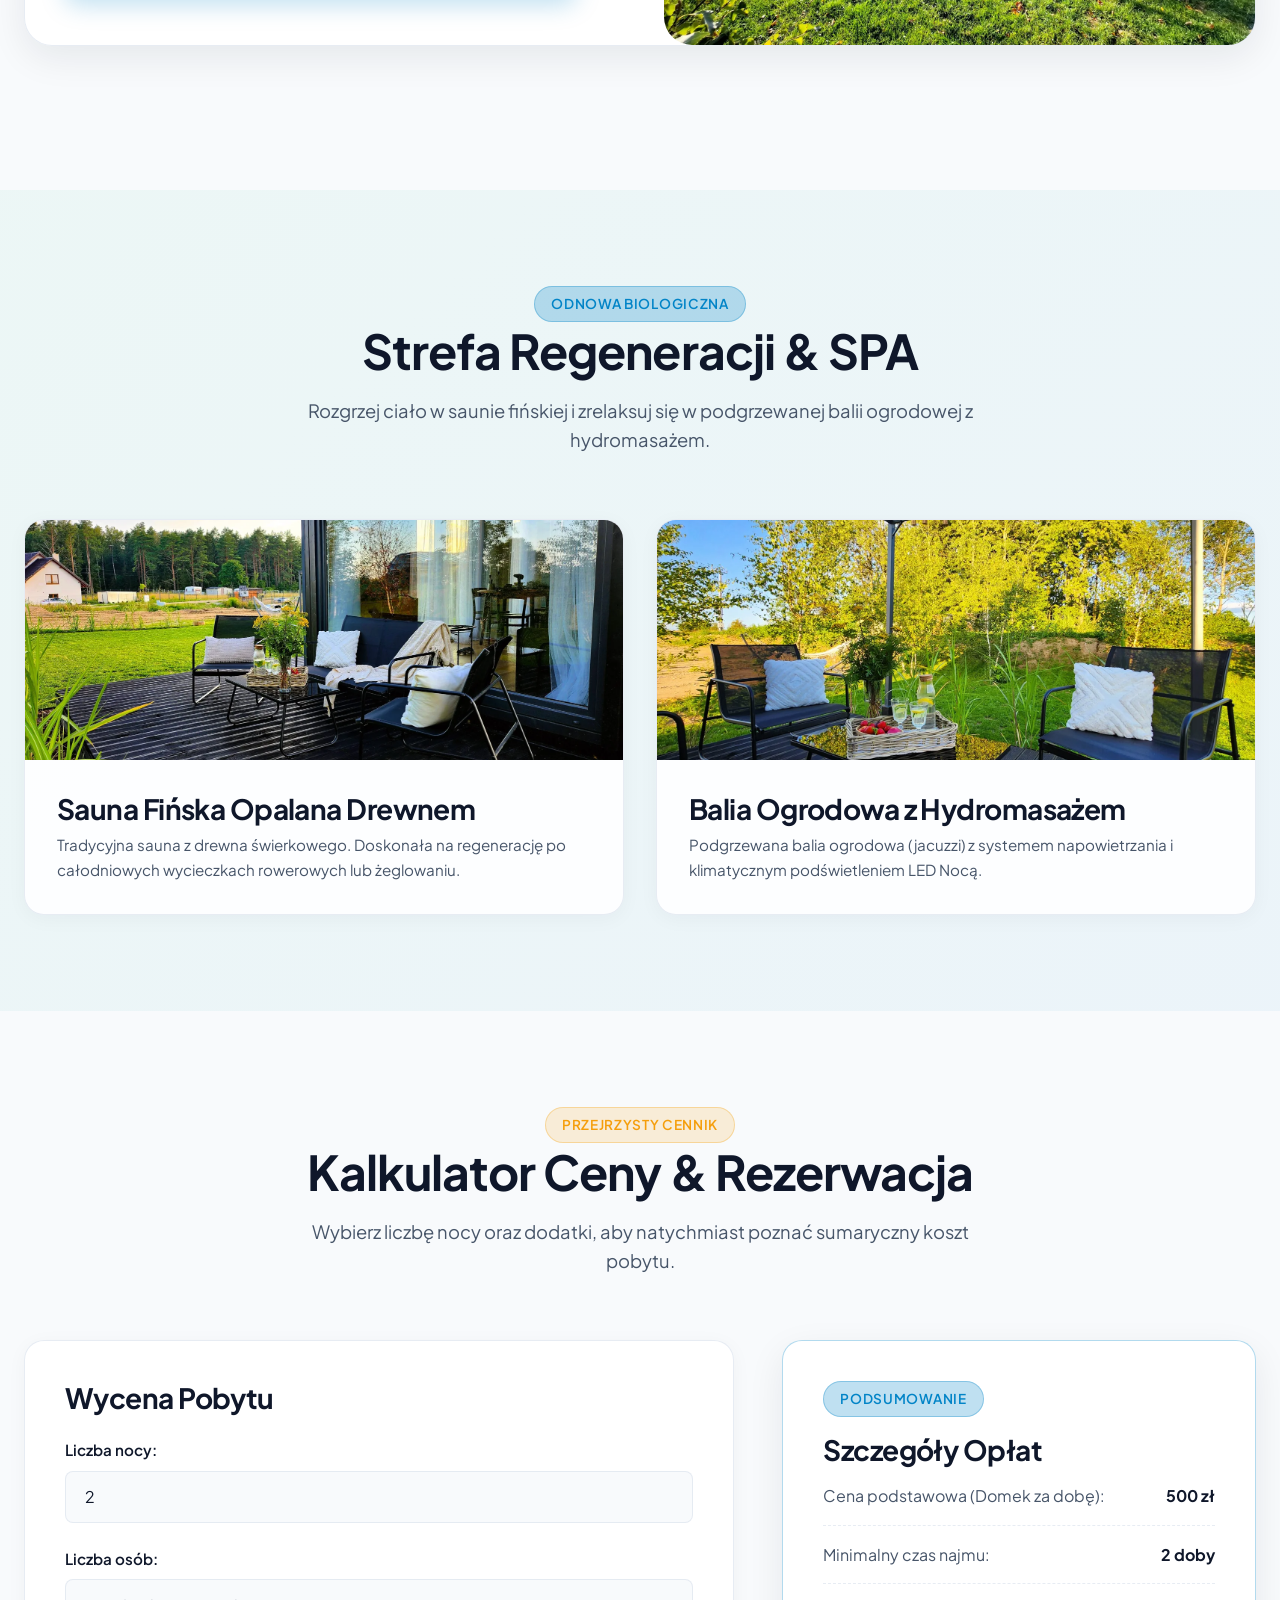
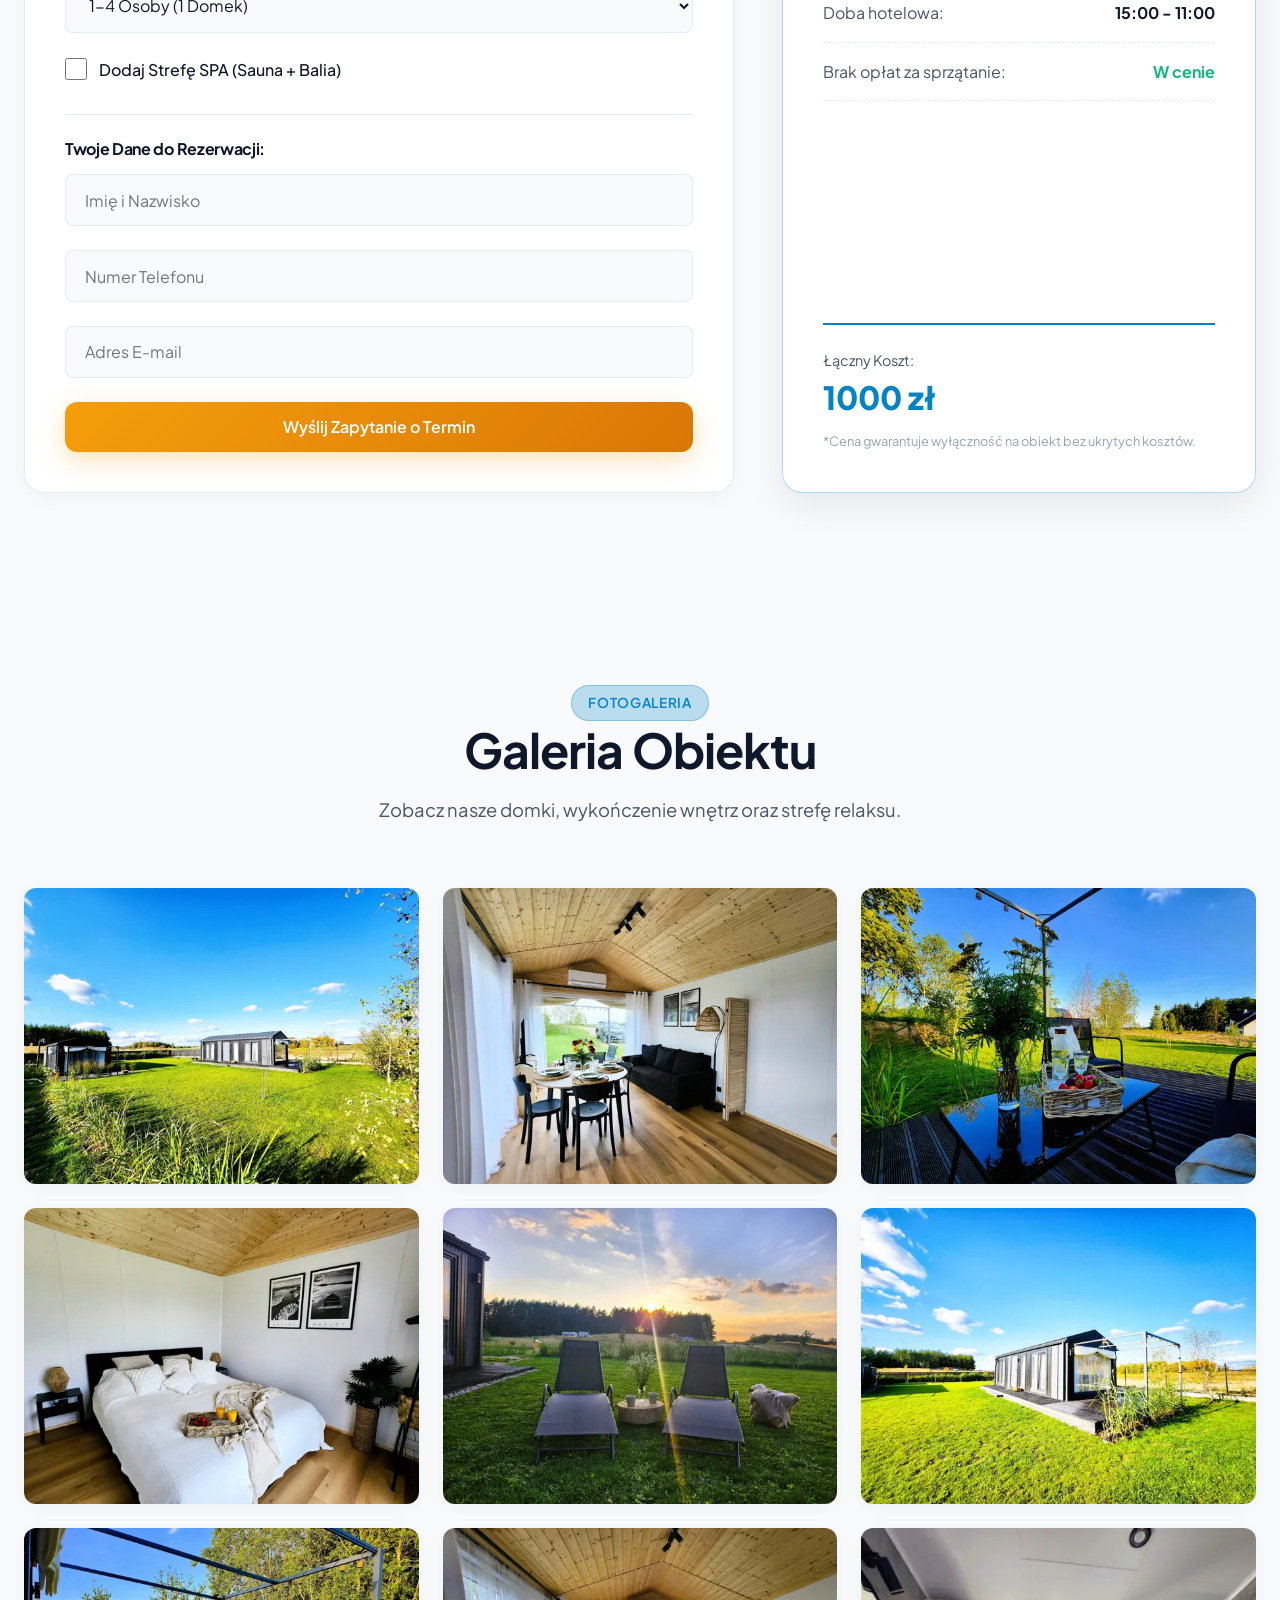
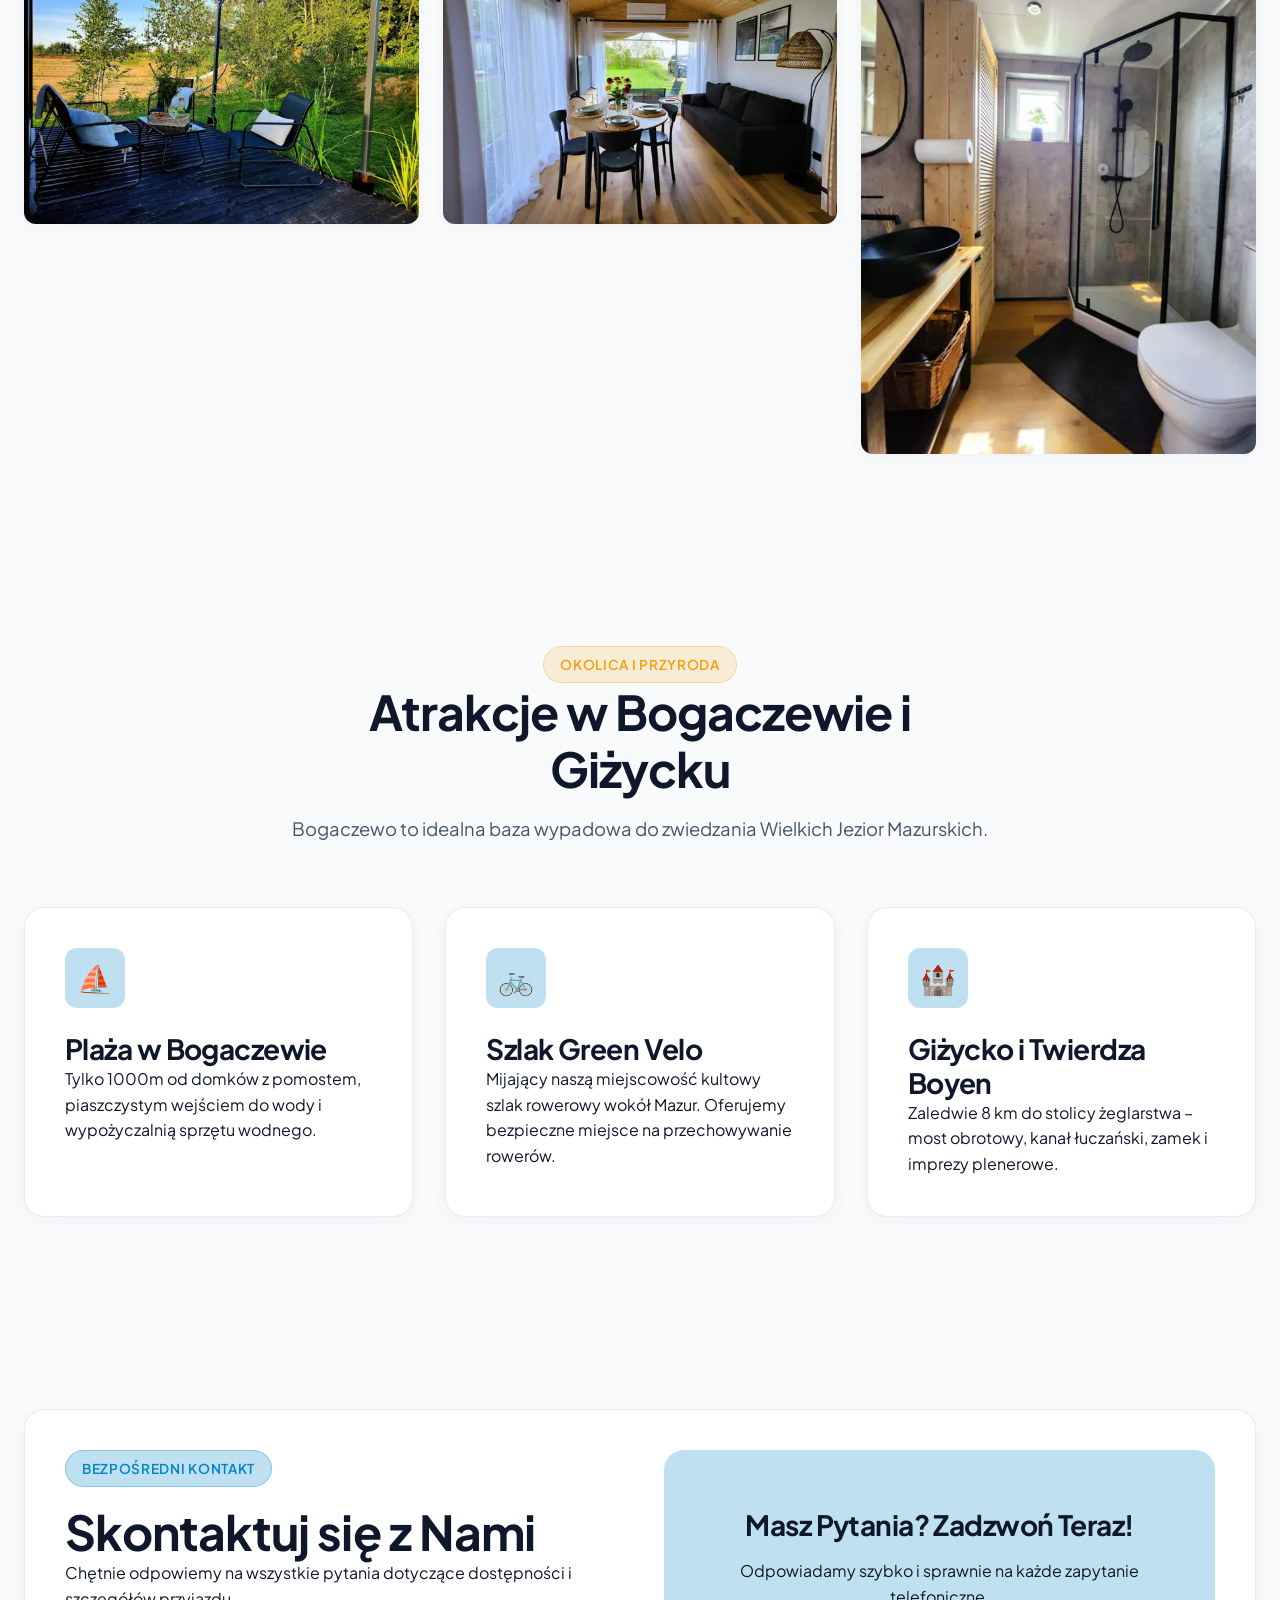
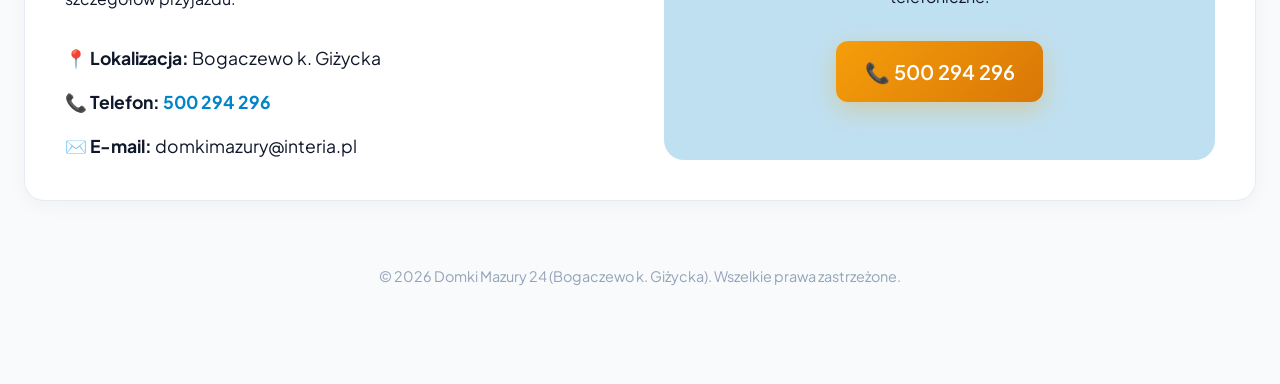
==== commit 291a6a94: "Redesign Domki Mazury 24 from scratch: Ultra-modern SPA, luxury design, glassmorphism, instant load " ====
--- a/index.html
+++ b/index.html
@@ -3,194 +3,440 @@
 <head>
   <meta charset="UTF-8">
   <meta name="viewport" content="width=device-width, initial-scale=1.0">
-  <title>Domki Mazury Bogaczewo k. Giżycka | Luksusowe Domki Nad Jeziorem Bocznym</title>
-  <meta name="description" content="Wynajem domków na Mazurach w Bogaczewie. Blisko plaży, na szlaku Green Velo. Sauna fińska, balia ogrodowa. Zarezerwuj swój pobyt z dala od zgiełku.">
-  <!-- AOS CSS -->
-  <link href="https://unpkg.com/aos@2.3.1/dist/aos.css" rel="stylesheet">
+  <title>Domki Mazury Bogaczewo k. Giżycka | Luksusowe Domki & Strefa SPA</title>
+  <meta name="description" content="Wynajem luksusowych domków na Mazurach w Bogaczewie k. Giżycka. Balia ogrodowa, sauna fińska, klimatyzacja, blisko plaży i szlaku Green Velo. Zarezerwuj online!">
   <link rel="stylesheet" href="styles.css">
+  <link rel="icon" href="assets/logo.png" type="image/png">
 </head>
 <body>
 
-  <!-- Standard Sticky Header -->
-  <header class="site-header">
-    <div class="nav-wrapper">
-      <a href="index.html" class="brand-logo">
-        <img loading="lazy" src="assets/logo.png" alt="Domki Mazury Logo" style="filter: invert(1);">
-        <div class="brand-title">Domki <span style="color: var(--primary-color);">Mazury</span></div>
+  <!-- Sticky Glassmorphism Header -->
+  <header class="header">
+    <div class="container header-container">
+      <a href="#" class="brand">
+        <img src="assets/logo.png" alt="Domki Mazury Logo" class="brand-logo" style="filter: invert(1);">
+        <div>Domki <span class="gradient-text">Mazury 24</span></div>
       </a>
 
-      <!-- PC Nav -->
-      <ul class="pc-nav">
-        <li><a href="index.html" class="active" data-i18n="nav-home">Strona Główna</a></li>
-        <li><a href="domki.html" data-i18n="nav-cottages">Domki</a></li>
-        <li><a href="sauna-balia.html" data-i18n="nav-spa">Sauna & Balia</a></li>
-        <li><a href="o-nas.html" data-i18n="nav-about">O Nas</a></li>
-        <li><a href="galeria.html" data-i18n="nav-gallery">Galeria</a></li>
-        <li><a href="atrakcje.html" data-i18n="nav-attractions">Atrakcje</a></li>
-        <li><a href="cennik.html" data-i18n="nav-prices">Cennik</a></li>
-        <li><a href="kontakt.html" data-i18n="nav-contact">Kontakt</a></li>
+      <!-- Desktop Nav -->
+      <ul class="nav-desktop">
+        <li><a href="#home" class="nav-link active" data-i18n="nav-home">Strona Główna</a></li>
+        <li><a href="#domki" class="nav-link" data-i18n="nav-cottages">Domki</a></li>
+        <li><a href="#spa" class="nav-link" data-i18n="nav-spa">Sauna & Balia</a></li>
+        <li><a href="#cennik" class="nav-link" data-i18n="nav-prices">Cennik</a></li>
+        <li><a href="#galeria" class="nav-link" data-i18n="nav-gallery">Galeria</a></li>
+        <li><a href="#atrakcje" class="nav-link" data-i18n="nav-attractions">Atrakcje</a></li>
+        <li><a href="#kontakt" class="nav-link" data-i18n="nav-contact">Kontakt</a></li>
       </ul>
 
-      <div class="header-right">
-        <!-- Tools (Flags & Theme) -->
-        <div class="tools-group pc-only">
-          <div class="lang-switcher">
-            <button class="lang-btn active" data-lang="pl" aria-label="Polski">🇵🇱</button>
-            <button class="lang-btn" data-lang="en" aria-label="English">🇬🇧</button>
-            <button class="lang-btn" data-lang="de" aria-label="Deutsch">🇩🇪</button>
-          </div>
-          <button class="theme-toggle-btn" aria-label="Przełącz motyw">
-            <span class="moon-icon">🌙</span>
-            <span class="sun-icon">☀️</span>
-          </button>
+      <div class="header-actions">
+        <!-- Multi-language & Theme -->
+        <div class="lang-switch pc-only">
+          <button class="lang-btn active" data-lang="pl">🇵🇱</button>
+          <button class="lang-btn" data-lang="en">🇬🇧</button>
+          <button class="lang-btn" data-lang="de">🇩🇪</button>
         </div>
         
-        <a href="cennik.html" class="btn btn-primary ombre pc-only" data-i18n="btn-book">Zarezerwuj</a>
-        <!-- Hamburger Menu Button -->
-        <button class="menu-toggle" aria-label="Toggle Menu">
-          <svg fill="none" stroke="currentColor" viewBox="0 0 24 24"><path stroke-linecap="round" stroke-linejoin="round" stroke-width="2" d="M4 6h16M4 12h16M4 18h16"/></svg>
-        </button>
+        <button class="theme-btn" aria-label="Przełącz motyw">🌙</button>
+        
+        <a href="#cennik" class="btn btn-primary pc-only" data-i18n="btn-book">Rezerwuj Pobyt</a>
+
+        <button class="menu-toggle" aria-label="Menu Mobile">☰</button>
       </div>
     </div>
   </header>
 
-  <!-- Mobile Nav Overlay -->
+  <!-- Mobile Drawer Menu -->
   <nav class="mobile-nav-overlay">
-    <ul>
-      <li><a href="index.html" class="active" data-i18n="nav-home">Strona Główna</a></li>
-      <li><a href="domki.html" data-i18n="nav-cottages">Nasze Domki</a></li>
-      <li><a href="sauna-balia.html" data-i18n="nav-spa">Sauna & Balia</a></li>
-      <li><a href="o-nas.html" data-i18n="nav-about">O Nas</a></li>
-      <li><a href="galeria.html" data-i18n="nav-gallery">Galeria</a></li>
-      <li><a href="atrakcje.html" data-i18n="nav-attractions">Atrakcje</a></li>
-      <li><a href="cennik.html" data-i18n="nav-prices">Cennik</a></li>
-      <li><a href="kontakt.html" data-i18n="nav-contact">Kontakt</a></li>
+    <ul class="mobile-nav-links">
+      <li><a href="#home" data-i18n="nav-home">Strona Główna</a></li>
+      <li><a href="#domki" data-i18n="nav-cottages">Nasze Domki</a></li>
+      <li><a href="#spa" data-i18n="nav-spa">Sauna & Balia</a></li>
+      <li><a href="#cennik" data-i18n="nav-prices">Cennik & Rezerwacja</a></li>
+      <li><a href="#galeria" data-i18n="nav-gallery">Galeria Zdjęć</a></li>
+      <li><a href="#atrakcje" data-i18n="nav-attractions">Atrakcje Mazury</a></li>
+      <li><a href="#kontakt" data-i18n="nav-contact">Kontakt</a></li>
     </ul>
-    
-    <div class="mobile-tools-group">
-      <div class="lang-switcher">
-        <button class="lang-btn active" data-lang="pl" aria-label="Polski">🇵🇱</button>
-        <button class="lang-btn" data-lang="en" aria-label="English">🇬🇧</button>
-        <button class="lang-btn" data-lang="de" aria-label="Deutsch">🇩🇪</button>
-      </div>
-      <button class="theme-toggle-btn" aria-label="Przełącz motyw" style="border: 1px solid var(--border-color);">
-        <span class="moon-icon">🌙</span>
-        <span class="sun-icon">☀️</span>
-      </button>
-    </div>
-
-    <div class="mobile-nav-bottom">
-      <a href="cennik.html" class="btn btn-primary ombre text-center" data-i18n="btn-prices">Sprawdź Ceny</a>
-      <a href="tel:500294296" class="btn btn-outline text-center">📞 500 294 296</a>
+
+    <div style="margin-top: 2rem; display: flex; justify-content: space-between; align-items: center;">
+      <div class="lang-switch">
+        <button class="lang-btn active" data-lang="pl">🇵🇱 PL</button>
+        <button class="lang-btn" data-lang="en">🇬🇧 EN</button>
+        <button class="lang-btn" data-lang="de">🇩🇪 DE</button>
+      </div>
+    </div>
+
+    <div style="margin-top: auto; padding-top: 2rem;">
+      <a href="tel:500294296" class="btn btn-primary" style="width: 100%; margin-bottom: 1rem;">📞 500 294 296</a>
     </div>
   </nav>
 
-  <!-- Hero Section with Slider -->
-  <section class="hero">
-    <div class="hero-slider-bg">
-      <img src="assets/photos_webp/cottage_hero.webp" alt="Widok 1" class="hero-slide active">
-      <img loading="lazy" src="assets/photos_webp/sauna_balia_3.webp" alt="Widok 2" class="hero-slide">
-      <img loading="lazy" src="assets/photos_webp/outdoor_sunset_2.webp" alt="Widok 3" class="hero-slide">
-    </div>
-    
+  <!-- Hero Section -->
+  <section id="home" class="hero">
+    <div class="hero-bg-carousel">
+      <img src="assets/photos_webp/cottage_hero.webp" alt="Domki Mazury" class="hero-slide active">
+      <img src="assets/photos_webp/sauna_balia_3.webp" alt="Sauna Balia" class="hero-slide">
+      <img src="assets/photos_webp/outdoor_sunset_2.webp" alt="Zachód Słońca" class="hero-slide">
+    </div>
     <div class="hero-overlay"></div>
-    <div class="container hero-content text-center" style="margin: 0 auto;" data-aos="zoom-in" data-aos-duration="1000">
-      <div class="badge badge-primary" data-aos="fade-down" data-aos-delay="200" data-i18n="hero-badge">Bogaczewo k. Giżycka</div>
-      <h1 data-aos="fade-up" data-aos-delay="300" data-i18n="hero-title">Miejsce Stworzone do Odpoczynku</h1>
-      <p style="margin-bottom: 2rem;" data-aos="fade-up" data-aos-delay="400" data-i18n="hero-desc">Nowoczesne domki, balia z podgrzewaną wodą, sauna fińska i otulina mazurskiej natury. Zaledwie 1000m od plaży na Szlaku Wielkich Jezior.</p>
-      <div style="display: flex; gap: 1rem; justify-content: center; flex-wrap: wrap;" data-aos="fade-up" data-aos-delay="500">
-        <a href="domki.html" class="btn btn-primary ombre" data-i18n="hero-btn-domki">Zobacz Domki</a>
-        <a href="sauna-balia.html" class="btn btn-outline" style="background: var(--bg-main);" data-i18n="hero-btn-spa">Strefa SPA</a>
-      </div>
-    </div>
-  </section>
-
-  <!-- Quick Info -->
-  <section class="section-padding bg-main">
-    <div class="container text-center">
-      <h2 data-aos="fade-up">Co nas wyróżnia?</h2>
-      <p style="max-width: 600px; margin: 0 auto 3rem;" data-aos="fade-up" data-aos-delay="100">Zaprojektowaliśmy nasze domki z myślą o maksymalnym komforcie, przestrzeni i prywatności, gwarantując spokój z dala od zatłoczonych kurortów.</p>
+
+    <div class="container hero-content">
+      <div class="badge badge-gold" data-i18n="hero-badge">Bogaczewo k. Giżycka • Szlak Wielkich Jezior</div>
       
-      <div class="card-grid">
-        <div class="std-card ombre-card std-card-body text-center" data-aos="fade-up" data-aos-delay="200">
-          <div style="font-size: 3rem; margin-bottom: 1rem;">🌲</div>
-          <h3 style="color: var(--primary-color);">Cisza i Natura</h3>
-          <p style="font-size: 1rem;">Obiekt położony 1km od centrum wsi, w bliskości lasu i szlaku rowerowego Green Velo.</p>
-        </div>
-        <div class="std-card ombre-card std-card-body text-center" data-aos="fade-up" data-aos-delay="300">
-          <div style="font-size: 3rem; margin-bottom: 1rem;">🔥</div>
-          <h3 style="color: var(--primary-color);">Prywatne SPA</h3>
-          <p style="font-size: 1rem;">Własna sauna fińska opalana drewnem oraz ruska balia ogrodowa do wyłącznej dyspozycji gości.</p>
-        </div>
-        <div class="std-card ombre-card std-card-body text-center" data-aos="fade-up" data-aos-delay="400">
-          <div style="font-size: 3rem; margin-bottom: 1rem;">⛵</div>
-          <h3 style="color: var(--primary-color);">Blisko Jeziora</h3>
-          <p style="font-size: 1rem;">Tylko 1000m do nowej, publicznej plaży przy jeziorze Bocznym (Szlak Wielkich Jezior Mazurskich).</p>
-        </div>
-      </div>
-    </div>
-  </section>
-
-  <!-- Showcase -->
-  <section class="section-padding bg-alt" style="overflow: hidden;">
-    <div class="container">
-      <div style="display: flex; flex-wrap: wrap; align-items: center; gap: 4rem;">
-        <div style="flex: 1; min-width: 300px;" data-aos="fade-right">
-          <h2>Domek Sosnowy i Świerkowy</h2>
-          <p>Oferujemy dwa niezależne, nowocześnie urządzone domki. Każdy z nich pomieści wygodnie 4 osoby, zapewniając intymność i wysoki standard wypoczynku.</p>
-          <ul class="features-list">
-            <li>Klimatyzacja</li>
-            <li>W pełni wyposażona kuchnia</li>
-            <li>Szybkie Wi-Fi (Starlink)</li>
-            <li>Grill gazowy na tarasie</li>
-          </ul>
-          <a href="domki.html" class="btn btn-primary ombre" style="margin-top: 1rem;">Poznaj szczegóły domków</a>
-        </div>
-        <div style="flex: 1; min-width: 300px;" data-aos="fade-left">
-          <img loading="lazy" src="assets/photos_webp/cottage_ext_1.webp" alt="Dwa domki" style="border-radius: var(--radius-lg); box-shadow: var(--shadow-md);">
-        </div>
-      </div>
-    </div>
-  </section>
-
-  <!-- Weather & Footer Contact -->
-  <section class="section-padding bg-main">
-    <div class="container text-center" data-aos="zoom-in">
-      <h2>Aktualnie w Bogaczewie</h2>
-      <div id="weather-widget-box" class="weather-widget" style="justify-content: center; max-width: 400px; margin: 2rem auto;">
-        <div id="weather-icon" class="weather-icon">...</div>
-        <div id="weather-temp" class="weather-temp">--°C</div>
-      </div>
-      <p style="margin-bottom: 2rem;">Zarezerwuj swój pobyt i sprawdź dostępność bezpośrednio u nas.</p>
-      <a href="tel:500294296" class="btn btn-primary ombre" style="font-size: 1.25rem; padding: 1rem 2rem;">📞 500 294 296</a>
-    </div>
-  </section>
-
-  <!-- Footer -->
-  <footer class="site-footer">
-    <div class="container">
-      <div class="footer-grid">
-        <div data-aos="fade-up">
-          <h4 style="color: var(--text-main); margin-bottom: 1rem;">Domki Mazury</h4>
-          <p style="color: var(--text-muted);">Bogaczewo k. Giżycka<br>Telefon: <a href="tel:500294296" style="color: var(--primary-color);">500 294 296</a><br>Email: domkimazury@interia.pl</p>
-        </div>
-        <div data-aos="fade-up" data-aos-delay="100">
-          <h4>Nawigacja</h4>
-          <ul class="footer-links">
-            <li><a href="index.html" data-i18n="nav-home">Strona Główna</a></li>
-            <li><a href="domki.html" data-i18n="nav-cottages">Domki</a></li>
-            <li><a href="sauna-balia.html" data-i18n="nav-spa">Sauna & Balia</a></li>
-            <li><a href="cennik.html" data-i18n="nav-prices">Cennik</a></li>
-          </ul>
-        </div>
-      </div>
-      <div class="footer-copy">© 2026 Domki Mazury (domkimazury-24.pl). Wszelkie prawa zastrzeżone.</div>
-    </div>
-  </footer>
-
-  <!-- JS -->
+      <h1 class="hero-title font-serif">Miejsce Stworzone do <span class="gradient-text-gold">Prawdziwego Odpoczynku</span></h1>
+      
+      <p class="hero-subtitle" data-i18n="hero-subtitle">
+        Nowoczesne, klimatyzowane domki z prywatną sauną fińską i ogrzewaną balią ogrodową z hydromasażem. Zaledwie 1000m od plaży nad jeziorem Bocznym.
+      </p>
+
+      <div class="hero-features">
+        <div class="hero-feature-item">🌲 Otulina Lasu</div>
+        <div class="hero-feature-item">🔥 Sauna & Balia</div>
+        <div class="hero-feature-item">❄️ Klimatyzacja</div>
+        <div class="hero-feature-item">📡 Starlink Wi-Fi</div>
+        <div class="hero-feature-item">🚲 Green Velo</div>
+      </div>
+
+      <div style="display: flex; gap: 1rem; flex-wrap: wrap;">
+        <a href="#cennik" class="btn btn-gold" data-i18n="hero-btn-calc">Oblicz Koszt Pobytu</a>
+        <a href="#spa" class="btn btn-secondary" data-i18n="hero-btn-spa">Odkryj Strefę SPA</a>
+      </div>
+    </div>
+  </section>
+
+  <!-- Live Weather Bar & At-a-Glance Highlights -->
+  <section class="section" style="padding-top: 3rem; padding-bottom: 3rem;">
+    <div class="container">
+      <div class="card" style="display: flex; flex-wrap: wrap; justify-content: space-between; align-items: center; gap: 2rem;">
+        <div style="display: flex; align-items: center; gap: 1.5rem;">
+          <div id="weather-icon" style="font-size: 3rem;">☀️</div>
+          <div>
+            <div style="font-size: 0.9rem; color: var(--text-muted);">Pogoda dzisiaj w Bogaczewie:</div>
+            <div id="weather-temp" style="font-size: 2rem; font-weight: 800; color: var(--primary);">22°C</div>
+          </div>
+        </div>
+
+        <div style="display: flex; gap: 2rem; flex-wrap: wrap;">
+          <div>
+            <div style="font-size: 1.5rem; font-weight: 800; color: var(--accent);">1000m</div>
+            <div style="font-size: 0.85rem; color: var(--text-muted);">Plaża i Jezioro Boczne</div>
+          </div>
+          <div>
+            <div style="font-size: 1.5rem; font-weight: 800; color: var(--accent-gold);">2 Domki</div>
+            <div style="font-size: 0.85rem; color: var(--text-muted);">Sosnowy i Świerkowy</div>
+          </div>
+          <div>
+            <div style="font-size: 1.5rem; font-weight: 800; color: var(--primary);">100%</div>
+            <div style="font-size: 0.85rem; color: var(--text-muted);">Prywatność i Komfort</div>
+          </div>
+        </div>
+      </div>
+    </div>
+  </section>
+
+  <!-- Highlights Section -->
+  <section class="section">
+    <div class="container">
+      <div class="section-header">
+        <div class="badge badge-primary">Dlaczego My?</div>
+        <h2>Co Wyróżnia Domki Mazury 24?</h2>
+        <p>Gwarantujemy najwyższą jakość wypoczynku w sercu Mazur z dbałością o każdy detal.</p>
+      </div>
+
+      <div class="grid-3">
+        <div class="card">
+          <div class="card-icon">🌲</div>
+          <h3 data-i18n="spec-nature">Cisza i Spokój</h3>
+          <p data-i18n="spec-nature-desc">Obiekt położony 1km od centrum wsi, w sąsiedztwie otuliny leśnej i szlaku rowerowego Green Velo.</p>
+        </div>
+
+        <div class="card">
+          <div class="card-icon">🔥</div>
+          <h3 data-i18n="spec-spa">Prywatne SPA</h3>
+          <p data-i18n="spec-spa-desc">Balia ogrodowa z podgrzewaną wodą i sauna fińska opalana drewnem na wyłączność naszych gości.</p>
+        </div>
+
+        <div class="card">
+          <div class="card-icon">⛵</div>
+          <h3 data-i18n="spec-lake">1000m do Jeziora</h3>
+          <p data-i18n="spec-lake-desc">Zaledwie kilometr do nowoczesnej plaży publicznej z pomostem i wypożyczalnią sprzętu nad jeziorem Bocznym.</p>
+        </div>
+      </div>
+    </div>
+  </section>
+
+  <!-- Cottages Showcase Section -->
+  <section id="domki" class="section">
+    <div class="container">
+      <div class="section-header">
+        <div class="badge badge-gold">Komfort i Styl</div>
+        <h2>Nasze Domki – Sosnowy i Świerkowy</h2>
+        <p>W pełni całoroczne, niezależne obiekty stworzone dla 4 osób każdy, z bogatym wyposażeniem.</p>
+      </div>
+
+      <div class="cottage-card">
+        <div class="cottage-gallery">
+          <img src="assets/photos_webp/cottage_ext_1.webp" alt="Domek Z zewnątrz" class="cottage-img-main lightbox-trigger">
+        </div>
+        <div class="cottage-content">
+          <h3>Domek Sosnowy (Dla 4 Osoby)</h3>
+          <p style="color: var(--text-muted); margin-top: 0.5rem;">
+            Przestronny salon z kanapą, 2 osobne sypialnie na piętrze, nowoczesny aneks kuchenny oraz prywatny, zadaszony taras z grillem gazowym.
+          </p>
+
+          <div class="amenities-grid">
+            <div class="amenity-item"><span class="amenity-icon">✓</span> Klimatyzacja z funkcją grzania</div>
+            <div class="amenity-item"><span class="amenity-icon">✓</span> Wi-Fi Starlink (Szybki Internet)</div>
+            <div class="amenity-item"><span class="amenity-icon">✓</span> Zmywarka & Płyta Indukcyjna</div>
+            <div class="amenity-item"><span class="amenity-icon">✓</span> Zadaszony taras + Grill</div>
+            <div class="amenity-item"><span class="amenity-icon">✓</span> Smart TV z Netflix</div>
+            <div class="amenity-item"><span class="amenity-icon">✓</span> Bezpłatny parking na posesji</div>
+          </div>
+
+          <a href="#cennik" class="btn btn-primary">Zarezerwuj Domek Sosnowy</a>
+        </div>
+      </div>
+
+      <div class="cottage-card">
+        <div class="cottage-content">
+          <h3>Domek Świerkowy (Dla 4 Osoby)</h3>
+          <p style="color: var(--text-muted); margin-top: 0.5rem;">
+            Wykończony w jasnym, skandynawskim stylu z widokiem na ogród. Idealny na rodzinny wypoczynek lub romantyczny wyjazd we dwoje.
+          </p>
+
+          <div class="amenities-grid">
+            <div class="amenity-item"><span class="amenity-icon">✓</span> Klimatyzacja w całym obiekcie</div>
+            <div class="amenity-item"><span class="amenity-icon">✓</span> Nowoczesna łazienka z prysznicem</div>
+            <div class="amenity-item"><span class="amenity-icon">✓</span> W pełni zaopatrzona kuchnia</div>
+            <div class="amenity-item"><span class="amenity-icon">✓</span> Meble ogrodowe & Leżaki</div>
+            <div class="amenity-item"><span class="amenity-icon">✓</span> Pościel & Ręczniki w cenie</div>
+            <div class="amenity-item"><span class="amenity-icon">✓</span> Teren ogrodzony i bezpieczny</div>
+          </div>
+
+          <a href="#cennik" class="btn btn-primary">Zarezerwuj Domek Świerkowy</a>
+        </div>
+        <div class="cottage-gallery">
+          <img src="assets/photos_webp/cottage_ext_2.webp" alt="Domek Świerkowy" class="cottage-img-main lightbox-trigger">
+        </div>
+      </div>
+    </div>
+  </section>
+
+  <!-- SPA & Relaxation Section -->
+  <section id="spa" class="section spa-section">
+    <div class="container">
+      <div class="section-header">
+        <div class="badge badge-primary">Odnowa Biologiczna</div>
+        <h2 data-i18n="spa-title">Strefa SPA – Sauna & Gorąca Balia</h2>
+        <p data-i18n="spa-desc">Rozgrzej ciało w saunie fińskiej i zrelaksuj się w podgrzewanej balii ogrodowej z hydromasażem pod gwiazdami.</p>
+      </div>
+
+      <div class="spa-grid">
+        <div class="spa-card">
+          <img src="assets/photos_webp/sauna_balia_1.webp" alt="Sauna Fińska" class="spa-img lightbox-trigger" loading="lazy">
+          <div class="spa-body">
+            <h3>Sauna Fińska Opalana Drewnem</h3>
+            <p style="color: var(--text-muted); font-size: 0.95rem; margin-top: 0.5rem;">
+              Tradycyjna sauna z drewna świerkowego. Doskonała na regenerację po całodniowych wycieczkach rowerowych lub żeglowaniu.
+            </p>
+          </div>
+        </div>
+
+        <div class="spa-card">
+          <img src="assets/photos_webp/sauna_balia_4.webp" alt="Balia Ogrodowa" class="spa-img lightbox-trigger" loading="lazy">
+          <div class="spa-body">
+            <h3>Balia Ogrodowa z Hydromasażem</h3>
+            <p style="color: var(--text-muted); font-size: 0.95rem; margin-top: 0.5rem;">
+              Podgrzewana balia ogrodowa (jacuzzi) z systemem napowietrzania i klimatycznym podświetleniem LED Nocą.
+            </p>
+          </div>
+        </div>
+      </div>
+    </div>
+  </section>
+
+  <!-- Calculator & Booking Section -->
+  <section id="cennik" class="section">
+    <div class="container">
+      <div class="section-header">
+        <div class="badge badge-gold">Przejrzysty Cennik</div>
+        <h2 data-i18n="calc-title">Kalkulator Ceny & Rezerwacja</h2>
+        <p data-i18n="calc-desc">Wybierz liczbę nocy oraz opcje dodatkowe, aby natychmiast wyliczyć całkowity koszt pobytu.</p>
+      </div>
+
+      <div class="booking-grid">
+        <div class="card">
+          <h3 style="margin-bottom: 1.5rem;">Wycena Pobytu</h3>
+
+          <form id="booking-form">
+            <div class="form-group">
+              <label class="form-label" for="calc-nights-input" data-i18n="calc-nights">Liczba nocy (min. 2):</label>
+              <input type="number" id="calc-nights-input" class="form-input" min="2" value="2" required>
+            </div>
+
+            <div class="form-group">
+              <label class="form-label" for="calc-guests-input" data-i18n="calc-guests">Liczba osób:</label>
+              <select id="calc-guests-input" class="form-select">
+                <option value="2">1-4 Osoby (1 Domek)</option>
+                <option value="8">5-8 Osób (2 Domki)</option>
+              </select>
+            </div>
+
+            <div class="form-group" style="display: flex; align-items: center; gap: 0.75rem; margin-top: 1rem;">
+              <input type="checkbox" id="calc-spa-checkbox" style="width: 22px; height: 22px; cursor: pointer;">
+              <label for="calc-spa-checkbox" style="cursor: pointer; font-weight: 500;" data-i18n="calc-spa-opt">Dodaj Strefę SPA (Sauna + Balia: +150 zł/doba)</label>
+            </div>
+
+            <div style="margin-top: 2rem; border-top: 1px solid var(--border); padding-top: 1.5rem;">
+              <h4 style="margin-bottom: 1rem;">Twoje Dane do Rezerwacji:</h4>
+              <div class="form-group">
+                <input type="text" placeholder="Imię i Nazwisko" class="form-input" required>
+              </div>
+              <div class="form-group">
+                <input type="tel" placeholder="Numer Telefonu" class="form-input" required>
+              </div>
+              <div class="form-group">
+                <input type="email" placeholder="Adres E-mail" class="form-input" required>
+              </div>
+              <button type="submit" class="btn btn-gold" style="width: 100%;" data-i18n="calc-send">Wyślij Zapytanie o Rezerwację</button>
+            </div>
+          </form>
+        </div>
+
+        <div class="calc-summary">
+          <div>
+            <div class="badge badge-primary" style="margin-bottom: 1rem;">Podsumowanie</div>
+            <h3>Szczegóły Opłat</h3>
+
+            <div class="summary-row">
+              <span>Cena podstawowa (Domek za dobę):</span>
+              <strong style="color: var(--text-primary);">500 zł</strong>
+            </div>
+            <div class="summary-row">
+              <span>Minimalny czas najmu:</span>
+              <strong style="color: var(--text-primary);">2 doby</strong>
+            </div>
+            <div class="summary-row">
+              <span>Doba hotelowa:</span>
+              <strong style="color: var(--text-primary);">15:00 - 11:00</strong>
+            </div>
+            <div class="summary-row">
+              <span>Brak opłat za sprzątanie:</span>
+              <strong style="color: var(--accent);">W cenie</strong>
+            </div>
+          </div>
+
+          <div style="margin-top: 2rem; padding-top: 1.5rem; border-top: 2px solid var(--primary);">
+            <div style="font-size: 0.9rem; color: var(--text-muted);" data-i18n="calc-total">Łączny Koszt:</div>
+            <div id="calc-total-display" class="summary-total">1000 zł</div>
+            <p style="font-size: 0.8rem; color: var(--text-light); margin-top: 0.5rem;">*Cena gwarantuje wyłączność na obiekt bez ukrytych kosztów.</p>
+          </div>
+        </div>
+      </div>
+    </div>
+  </section>
+
+  <!-- Gallery Lightbox Grid Section -->
+  <section id="galeria" class="section bg-alt">
+    <div class="container">
+      <div class="section-header">
+        <div class="badge badge-primary">Fotogaleria</div>
+        <h2>Galeria Obiektu</h2>
+        <p>Zobacz nasze domki, wykończenie wnętrz oraz strefę relaksu.</p>
+      </div>
+
+      <div class="gallery-masonry">
+        <div class="gallery-masonry-item"><img src="assets/photos_webp/cottage_ext_1_thumb.webp" alt="Ogród" loading="lazy"></div>
+        <div class="gallery-masonry-item"><img src="assets/photos_webp/interior_living_1_thumb.webp" alt="Salon" loading="lazy"></div>
+        <div class="gallery-masonry-item"><img src="assets/photos_webp/sauna_balia_2_thumb.webp" alt="Sauna" loading="lazy"></div>
+        <div class="gallery-masonry-item"><img src="assets/photos_webp/interior_kitchen_1_thumb.webp" alt="Kuchnia" loading="lazy"></div>
+        <div class="gallery-masonry-item"><img src="assets/photos_webp/outdoor_sunset_1_thumb.webp" alt="Zachód" loading="lazy"></div>
+        <div class="gallery-masonry-item"><img src="assets/photos_webp/interior_bedroom_1_thumb.webp" alt="Sypialnia" loading="lazy"></div>
+        <div class="gallery-masonry-item"><img src="assets/photos_webp/sauna_balia_3_thumb.webp" alt="Balia" loading="lazy"></div>
+        <div class="gallery-masonry-item"><img src="assets/photos_webp/cottage_ext_3_thumb.webp" alt="Elewacja" loading="lazy"></div>
+        <div class="gallery-masonry-item"><img src="assets/photos_webp/interior_bath_1_thumb.webp" alt="Łazienka" loading="lazy"></div>
+      </div>
+    </div>
+  </section>
+
+  <!-- Local Attractions Section -->
+  <section id="atrakcje" class="section">
+    <div class="container">
+      <div class="section-header">
+        <div class="badge badge-gold">Okolica i Przyroda</div>
+        <h2>Atrakcje w Bogaczewie i Giżycku</h2>
+        <p>Bogaczewo to idealna baza wypadowa do zwiedzania Wielkich Jezior Mazurskich.</p>
+      </div>
+
+      <div class="grid-3">
+        <div class="card">
+          <div class="card-icon">⛵</div>
+          <h3>Plaża w Bogaczewie</h3>
+          <p>Tylko 1000m od domków z pomostem, piaszczystym wejściem do wody i wypożyczalnią sprzętu wodnego.</p>
+        </div>
+
+        <div class="card">
+          <div class="card-icon">🚲</div>
+          <h3>Szlak Green Velo</h3>
+          <p>Mijający naszą miejscowość kultowy szlak rowerowy wokół Mazur. Oferujemy bezpieczne miejsce na przechowywanie rowerów.</p>
+        </div>
+
+        <div class="card">
+          <div class="card-icon">🏰</div>
+          <h3>Giżycko i Twierdza Boyen</h3>
+          <p>Zaledwie 8 km do stolicy żeglarstwa – most obrotowy, kanał łuczański, zamek i imprezy plenerowe.</p>
+        </div>
+      </div>
+    </div>
+  </section>
+
+  <!-- Contact & Footer Section -->
+  <section id="kontakt" class="section bg-alt">
+    <div class="container">
+      <div class="card" style="display: grid; grid-template-columns: repeat(auto-fit, minmax(300px, 1fr)); gap: 3rem;">
+        <div>
+          <div class="badge badge-primary" style="margin-bottom: 1rem;">Bezpośredni Kontakt</div>
+          <h2>Skontaktuj się z Nami</h2>
+          <p style="margin-bottom: 2rem;">Chętnie odpowiemy na wszystkie pytania dotyczące dostępności i szczegółów przyjazdu.</p>
+
+          <div style="display: flex; flex-direction: column; gap: 1rem; font-size: 1.1rem;">
+            <div>📍 <strong>Lokalizacja:</strong> Bogaczewo k. Giżycka</div>
+            <div>📞 <strong>Telefon:</strong> <a href="tel:500294296" style="color: var(--primary); font-weight: 700;">500 294 296</a></div>
+            <div>✉️ <strong>E-mail:</strong> domkimazury@interia.pl</div>
+          </div>
+        </div>
+
+        <div style="display: flex; flex-direction: column; justify-content: center; align-items: center; text-align: center; background: var(--primary-glow); padding: 2rem; border-radius: var(--radius-md);">
+          <h3>Masz Pytania? Zadzwoń Teraz!</h3>
+          <p style="margin: 1rem 0 2rem;">Odpowiadamy szybko i sprawnie na każde zapytanie telefoniczne.</p>
+          <a href="tel:500294296" class="btn btn-gold" style="font-size: 1.25rem;">📞 500 294 296</a>
+        </div>
+      </div>
+
+      <div style="text-align: center; margin-top: 4rem; color: var(--text-light); font-size: 0.9rem;">
+        © 2026 Domki Mazury 24 (Bogaczewo k. Giżycka). Wszelkie prawa zastrzeżone.
+      </div>
+    </div>
+  </section>
+
+  <!-- Mobile Fixed Quick Call Bar -->
+  <div class="mobile-cta-bar">
+    <a href="tel:500294296" class="btn btn-gold" style="flex: 1;">📞 Zadzwoń 500 294 296</a>
+    <a href="#cennik" class="btn btn-primary" style="flex: 1;">Rezerwuj</a>
+  </div>
+
+  <!-- Gallery Lightbox Modal -->
+  <div id="lightbox-modal" class="lightbox-modal">
+    <button id="lightbox-close" class="lightbox-close">✕</button>
+    <img id="lightbox-img" src="" alt="Powiększenie" class="lightbox-img">
+  </div>
+
+  <!-- Toast Notification -->
+  <div id="toast-notification" class="toast" data-i18n="toast-success">
+    Dziękujemy! Zapytanie zostało wysłane. Skontaktujemy się z Tobą telefonicznie.
+  </div>
+
   <script src="translations.js"></script>
-  <script src="https://unpkg.com/aos@2.3.1/dist/aos.js"></script>
   <script src="app.js"></script>
 </body>
 </html>
--- a/styles.css
+++ b/styles.css
@@ -1,60 +1,76 @@
 /* ==========================================================================
-   DOMKI MAZURY - SCANDINAVIAN LIGHT (HIGH LEGIBILITY)
-   Colors: White, Light Gray, Deep Gray Text, Mazury Blue Accent
-   Fonts: Inter
-   ========================================================================== */
-
-@import url('https://fonts.googleapis.com/css2?family=Inter:wght@400;500;600;700;800&display=swap');
+   DOMKI MAZURY 24 - LUXURY RESORT DESIGN SYSTEM
+   Ultra-modern, glassmorphism, responsive, hyper-optimized
+   ========================================================================== */
+
+@import url('https://fonts.googleapis.com/css2?family=Plus+Jakarta+Sans:wght@300;400;500;600;700;800&family=Playfair+Display:ital,wght@0,600;0,700;1,400&display=swap');
 
 :root {
-  /* Color Tokens */
-  --bg-main: #ffffff;
-  --bg-alt: #f9fafb;
-  --bg-card: #ffffff;
-  
-  --primary-color: #0284c7; /* Mazury Blue */
+  /* Color Tokens - Modern Luxury Nature */
+  --bg-primary: #f8fafc;
+  --bg-secondary: #ffffff;
+  --bg-glass: rgba(255, 255, 255, 0.85);
+  --bg-glass-card: rgba(255, 255, 255, 0.9);
+  
+  --primary: #0284c7;        /* Mazury Blue */
   --primary-hover: #0369a1;
-  --primary-light: #e0f2fe;
-  
-  --text-main: #1f2937;
-  --text-muted: #4b5563;
-  --text-light: #9ca3af;
+  --primary-glow: rgba(2, 132, 199, 0.25);
+  --accent: #10b981;         /* Forest Emerald */
+  --accent-gold: #f59e0b;    /* Warm Sunset Gold */
+  
+  --text-primary: #0f172a;   /* Deep Slate */
+  --text-muted: #475569;
+  --text-light: #94a3b8;
   --text-white: #ffffff;
   
-  --border-color: #e5e7eb;
-  
-  --radius-sm: 8px;
-  --radius-md: 12px;
-  --radius-lg: 20px;
-  
-  --shadow-sm: 0 4px 15px rgba(0, 0, 0, 0.03);
-  --shadow-md: 0 10px 30px rgba(0, 0, 0, 0.08);
-  --shadow-lg: 0 20px 40px rgba(0, 0, 0, 0.12);
-  
-  --header-height: 80px;
+  --border: rgba(226, 232, 240, 0.8);
+  --border-highlight: rgba(2, 132, 199, 0.3);
+  
+  --radius-xs: 8px;
+  --radius-sm: 12px;
+  --radius-md: 20px;
+  --radius-lg: 28px;
+  --radius-full: 9999px;
+  
+  --shadow-sm: 0 4px 20px rgba(15, 23, 42, 0.04);
+  --shadow-md: 0 12px 36px rgba(15, 23, 42, 0.08);
+  --shadow-lg: 0 24px 60px rgba(15, 23, 42, 0.12);
+  --shadow-glow: 0 0 40px var(--primary-glow);
+  
+  --transition-fast: 0.2s cubic-bezier(0.4, 0, 0.2, 1);
+  --transition-normal: 0.35s cubic-bezier(0.16, 1, 0.3, 1);
+  --transition-bounce: 0.5s cubic-bezier(0.34, 1.56, 0.64, 1);
+  
+  --header-height: 84px;
 }
 
 body.dark-theme {
-  --bg-main: #111827; /* Deep Navy/Gray */
-  --bg-alt: #1f2937;
-  --bg-card: #1f2937;
-  
-  --primary-color: #38bdf8;
+  --bg-primary: #0b1329;     /* Deep Night Navy */
+  --bg-secondary: #111c38;
+  --bg-glass: rgba(17, 28, 56, 0.85);
+  --bg-glass-card: rgba(23, 37, 71, 0.8);
+  
+  --primary: #38bdf8;
   --primary-hover: #7dd3fc;
-  --primary-light: rgba(56, 189, 248, 0.1);
-  
-  --text-main: #f9fafb;
-  --text-muted: #d1d5db;
-  --text-light: #9ca3af;
-  
-  --border-color: #374151;
-  
-  --shadow-sm: 0 4px 15px rgba(0, 0, 0, 0.2);
-  --shadow-md: 0 10px 30px rgba(0, 0, 0, 0.3);
-  --shadow-lg: 0 20px 40px rgba(0, 0, 0, 0.4);
-}
-
-/* Reset & Base */
+  --primary-glow: rgba(56, 189, 248, 0.3);
+  --accent: #34d399;
+  --accent-gold: #fbbf24;
+  
+  --text-primary: #f8fafc;
+  --text-muted: #cbd5e1;
+  --text-light: #64748b;
+  
+  --border: rgba(51, 65, 85, 0.6);
+  --border-highlight: rgba(56, 189, 248, 0.4);
+  
+  --shadow-sm: 0 4px 20px rgba(0, 0, 0, 0.3);
+  --shadow-md: 0 12px 36px rgba(0, 0, 0, 0.45);
+  --shadow-lg: 0 24px 60px rgba(0, 0, 0, 0.6);
+}
+
+/* ==========================================================================
+   Base & Reset
+   ========================================================================== */
 *, *::before, *::after {
   box-sizing: border-box;
   margin: 0;
@@ -64,25 +80,21 @@
 html {
   scroll-behavior: smooth;
   font-size: 16px;
+  -webkit-tap-highlight-color: transparent;
 }
 
 body {
-  font-family: 'Inter', sans-serif;
-  background-color: var(--bg-main);
-  color: var(--text-main);
+  font-family: 'Plus Jakarta Sans', -apple-system, BlinkMacSystemFont, sans-serif;
+  background-color: var(--bg-primary);
+  color: var(--text-primary);
   line-height: 1.6;
-  -webkit-font-smoothing: antialiased;
-  padding-top: var(--header-height); /* For sticky header */
+  overflow-x: hidden;
+  transition: background-color var(--transition-normal), color var(--transition-normal);
 }
 
 a {
-  color: var(--primary-color);
+  color: inherit;
   text-decoration: none;
-  transition: color 0.2s ease;
-}
-
-a:hover {
-  color: var(--primary-hover);
 }
 
 img {
@@ -91,247 +103,292 @@
   display: block;
 }
 
-ul {
-  list-style: none;
-}
-
-/* Typography */
-h1, h2, h3, h4, h5, h6 {
-  color: var(--text-main);
+button, input, select, textarea {
+  font-family: inherit;
+  font-size: inherit;
+}
+
+.container {
+  width: 100%;
+  max-width: 1280px;
+  margin: 0 auto;
+  padding: 0 1.5rem;
+}
+
+/* Typography Extensions */
+.font-serif {
+  font-family: 'Playfair Display', serif;
+}
+
+h1, h2, h3, h4 {
+  font-weight: 700;
   line-height: 1.2;
-  margin-bottom: 1rem;
-  font-weight: 700;
-}
-
-h1 { font-size: clamp(2rem, 5vw, 3.5rem); letter-spacing: -0.02em; }
-h2 { font-size: clamp(1.75rem, 4vw, 2.5rem); letter-spacing: -0.01em; }
-h3 { font-size: 1.5rem; }
-p { font-size: 1.125rem; margin-bottom: 1.25rem; color: var(--text-muted); }
-
-.text-center { text-align: center; }
-
-/* Buttons */
+  letter-spacing: -0.02em;
+}
+
+h1 { font-size: clamp(2.5rem, 6vw, 4.25rem); }
+h2 { font-size: clamp(1.85rem, 4vw, 3rem); }
+h3 { font-size: clamp(1.25rem, 2.5vw, 1.75rem); }
+
+.gradient-text {
+  background: linear-gradient(135deg, var(--primary) 0%, var(--accent) 100%);
+  -webkit-background-clip: text;
+  -webkit-text-fill-color: transparent;
+}
+
+.gradient-text-gold {
+  background: linear-gradient(135deg, var(--accent-gold) 0%, #f97316 100%);
+  -webkit-background-clip: text;
+  -webkit-text-fill-color: transparent;
+}
+
+/* Badges & Buttons */
+.badge {
+  display: inline-flex;
+  align-items: center;
+  gap: 0.5rem;
+  padding: 0.4rem 1rem;
+  border-radius: var(--radius-full);
+  font-size: 0.85rem;
+  font-weight: 600;
+  letter-spacing: 0.05em;
+  text-transform: uppercase;
+}
+
+.badge-primary {
+  background: var(--primary-glow);
+  color: var(--primary);
+  border: 1px solid var(--border-highlight);
+}
+
+.badge-gold {
+  background: rgba(245, 158, 11, 0.15);
+  color: var(--accent-gold);
+  border: 1px solid rgba(245, 158, 11, 0.3);
+}
+
 .btn {
   display: inline-flex;
   align-items: center;
   justify-content: center;
-  padding: 0.75rem 1.5rem;
-  font-size: 1.125rem;
+  gap: 0.75rem;
+  padding: 0.9rem 1.8rem;
+  border-radius: var(--radius-sm);
   font-weight: 600;
-  border-radius: var(--radius-md);
-  transition: all 0.2s ease;
+  font-size: 1rem;
   cursor: pointer;
   border: none;
-  text-decoration: none;
+  transition: all var(--transition-fast);
+  text-align: center;
 }
 
 .btn-primary {
-  background-color: var(--primary-color);
-  color: var(--text-white);
-  box-shadow: var(--shadow-sm);
+  background: linear-gradient(135deg, var(--primary) 0%, var(--primary-hover) 100%);
+  color: #ffffff;
+  box-shadow: 0 8px 24px var(--primary-glow);
 }
 
 .btn-primary:hover {
-  background-color: var(--primary-hover);
-  color: var(--text-white);
-  transform: translateY(-1px);
-  box-shadow: var(--shadow-md);
-}
-
-.btn-outline {
-  background-color: transparent;
-  color: var(--primary-color);
-  border: 2px solid var(--primary-color);
-}
-
-.btn-outline:hover {
-  background-color: var(--primary-light);
-  color: var(--primary-hover);
-}
-
-/* Standard Header (Sticky) */
-.site-header {
+  transform: translateY(-2px);
+  box-shadow: 0 12px 32px var(--primary-glow);
+}
+
+.btn-secondary {
+  background: var(--bg-glass-card);
+  color: var(--text-primary);
+  border: 1px solid var(--border);
+  backdrop-filter: blur(12px);
+}
+
+.btn-secondary:hover {
+  border-color: var(--primary);
+  transform: translateY(-2px);
+}
+
+.btn-gold {
+  background: linear-gradient(135deg, #f59e0b 0%, #d97706 100%);
+  color: #ffffff;
+  box-shadow: 0 8px 24px rgba(245, 158, 11, 0.3);
+}
+
+.btn-gold:hover {
+  transform: translateY(-2px);
+  box-shadow: 0 12px 32px rgba(245, 158, 11, 0.4);
+}
+
+/* ==========================================================================
+   Header & Navigation
+   ========================================================================== */
+.header {
   position: fixed;
   top: 0;
   left: 0;
   width: 100%;
   height: var(--header-height);
-  background-color: var(--bg-main);
-  border-bottom: 1px solid var(--border-color);
   z-index: 1000;
-  display: flex;
-  align-items: center;
-  transition: box-shadow 0.3s ease;
-}
-
-.site-header.scrolled {
-  box-shadow: var(--shadow-md);
-}
-
-.nav-wrapper {
-  max-width: 1200px;
-  width: 100%;
-  margin: 0 auto;
-  padding: 0 1.5rem;
-  display: flex;
+  transition: all var(--transition-normal);
+}
+
+.header.scrolled {
+  background: var(--bg-glass);
+  backdrop-filter: blur(20px);
+  -webkit-backdrop-filter: blur(20px);
+  border-bottom: 1px solid var(--border);
+  box-shadow: var(--shadow-sm);
+}
+
+.header-container {
+  display: flex;
+  align-items: center;
   justify-content: space-between;
-  align-items: center;
+  height: 100%;
+}
+
+.brand {
+  display: flex;
+  align-items: center;
+  gap: 0.75rem;
+  font-size: 1.35rem;
+  font-weight: 800;
+  letter-spacing: -0.03em;
 }
 
 .brand-logo {
-  display: flex;
-  align-items: center;
-  gap: 0.75rem;
-  color: var(--text-main);
-}
-
-.brand-logo img {
-  height: 40px;
-  width: auto;
-}
-
-.brand-title {
-  font-size: 1.25rem;
-  font-weight: 700;
-}
-
-.brand-title span {
-  color: var(--primary-color);
-}
-
-/* Desktop Nav */
-.pc-nav {
-  display: flex;
+  width: 42px;
+  height: 42px;
+  border-radius: var(--radius-xs);
+  object-fit: contain;
+}
+
+.nav-desktop {
+  display: flex;
+  align-items: center;
   gap: 2rem;
-}
-
-.pc-nav a {
+  list-style: none;
+}
+
+.nav-link {
+  font-weight: 500;
+  font-size: 0.95rem;
   color: var(--text-muted);
-  font-weight: 500;
-  font-size: 1.05rem;
+  transition: color var(--transition-fast);
+  position: relative;
   padding: 0.5rem 0;
-  position: relative;
-}
-
-.pc-nav a:hover,
-.pc-nav a.active {
-  color: var(--primary-color);
-}
-
-.pc-nav a.active::after {
+}
+
+.nav-link:hover, .nav-link.active {
+  color: var(--primary);
+}
+
+.nav-link.active::after {
   content: '';
   position: absolute;
   bottom: 0;
   left: 0;
   width: 100%;
   height: 2px;
-  background-color: var(--primary-color);
-}
-
-.header-right {
+  background: var(--primary);
+  border-radius: 2px;
+}
+
+.header-actions {
   display: flex;
   align-items: center;
   gap: 1rem;
 }
 
-/* Hamburger Menu Toggle */
+.lang-switch {
+  display: flex;
+  background: var(--bg-glass-card);
+  border: 1px solid var(--border);
+  border-radius: var(--radius-full);
+  padding: 3px;
+}
+
+.lang-btn {
+  background: transparent;
+  border: none;
+  padding: 4px 10px;
+  border-radius: var(--radius-full);
+  font-size: 0.85rem;
+  font-weight: 600;
+  color: var(--text-muted);
+  cursor: pointer;
+  transition: all var(--transition-fast);
+}
+
+.lang-btn.active {
+  background: var(--primary);
+  color: #ffffff;
+}
+
+.theme-btn {
+  background: var(--bg-glass-card);
+  border: 1px solid var(--border);
+  width: 38px;
+  height: 38px;
+  border-radius: var(--radius-full);
+  display: flex;
+  align-items: center;
+  justify-content: center;
+  font-size: 1.1rem;
+  cursor: pointer;
+  color: var(--text-primary);
+  transition: all var(--transition-fast);
+}
+
+.theme-btn:hover {
+  transform: rotate(15deg);
+  border-color: var(--primary);
+}
+
 .menu-toggle {
   display: none;
-  background: none;
+  background: transparent;
   border: none;
-  color: var(--text-main);
+  font-size: 1.6rem;
+  color: var(--text-primary);
   cursor: pointer;
   padding: 0.5rem;
 }
 
-.menu-toggle svg {
-  width: 28px;
-  height: 28px;
-}
-
-/* Mobile Navigation (Drawer) */
-.mobile-nav-overlay {
-  position: fixed;
-  top: var(--header-height);
-  left: 0;
-  width: 100%;
-  height: calc(100vh - var(--header-height));
-  background-color: var(--bg-main);
-  z-index: 999;
-  display: none;
-  flex-direction: column;
-  padding: 2rem;
-  overflow-y: auto;
-}
-
-.mobile-nav-overlay.open {
-  display: flex;
-}
-
-.mobile-nav-overlay ul {
-  display: flex;
-  flex-direction: column;
-  gap: 1.5rem;
-  align-items: center;
-  text-align: center;
-}
-
-.mobile-nav-overlay a {
-  font-size: 1.5rem;
-  font-weight: 600;
-  color: var(--text-main);
-  display: block;
-}
-
-.mobile-nav-overlay a.active {
-  color: var(--primary-color);
-}
-
-.mobile-nav-bottom {
-  margin-top: 3rem;
-  display: flex;
-  flex-direction: column;
-  gap: 1rem;
-}
-
-@media (max-width: 992px) {
-  .pc-nav { display: none; }
-  .header-right .btn-primary { display: none; }
-  .menu-toggle { display: block; }
-}
-
-/* Layout Utilities */
-.container {
-  max-width: 1200px;
-  margin: 0 auto;
-  padding: 0 1.5rem;
-}
-
-.section-padding {
-  padding: 5rem 0;
-}
-
-.bg-alt {
-  background-color: var(--bg-alt);
-}
-
-/* Hero Section */
+/* ==========================================================================
+   Hero Section
+   ========================================================================== */
 .hero {
   position: relative;
-  min-height: 80vh;
+  min-height: 100vh;
+  padding-top: calc(var(--header-height) + 2rem);
+  padding-bottom: 5rem;
   display: flex;
   align-items: center;
   overflow: hidden;
-  background-color: var(--bg-alt);
-}
-
-.hero-img {
+}
+
+.hero-bg-carousel {
   position: absolute;
   top: 0;
   left: 0;
   width: 100%;
   height: 100%;
+  z-index: 1;
+}
+
+.hero-slide {
+  position: absolute;
+  top: 0;
+  left: 0;
+  width: 100%;
+  height: 100%;
   object-fit: cover;
+  opacity: 0;
+  transition: opacity 1.2s ease-in-out, transform 8s ease-out;
+  transform: scale(1.05);
+}
+
+.hero-slide.active {
+  opacity: 1;
+  transform: scale(1);
 }
 
 .hero-overlay {
@@ -340,305 +397,437 @@
   left: 0;
   width: 100%;
   height: 100%;
-  background: rgba(255, 255, 255, 0.85); /* Light overlay for readability */
+  z-index: 2;
+  background: linear-gradient(
+    180deg,
+    rgba(15, 23, 42, 0.75) 0%,
+    rgba(15, 23, 42, 0.6) 50%,
+    var(--bg-primary) 100%
+  );
 }
 
 .hero-content {
   position: relative;
-  z-index: 10;
-  max-width: 800px;
-}
-
-.hero-content h1 {
-  color: var(--text-main);
-  margin-bottom: 1.5rem;
-}
-
-.hero-content p {
-  font-size: 1.25rem;
-  color: var(--text-main); /* Ensure contrast */
+  z-index: 3;
+  color: #ffffff;
+  max-width: 850px;
+}
+
+.hero-title {
+  color: #ffffff;
+  margin: 1.5rem 0;
+  text-shadow: 0 2px 20px rgba(0, 0, 0, 0.4);
+}
+
+.hero-subtitle {
+  font-size: clamp(1.1rem, 2vw, 1.35rem);
+  color: rgba(255, 255, 255, 0.9);
+  margin-bottom: 2.5rem;
+  max-width: 680px;
+}
+
+.hero-features {
+  display: flex;
+  flex-wrap: wrap;
+  gap: 1.5rem;
+  margin-bottom: 3rem;
+}
+
+.hero-feature-item {
+  display: flex;
+  align-items: center;
+  gap: 0.6rem;
+  background: rgba(255, 255, 255, 0.12);
+  backdrop-filter: blur(12px);
+  padding: 0.6rem 1.2rem;
+  border-radius: var(--radius-full);
+  border: 1px solid rgba(255, 255, 255, 0.2);
+  font-size: 0.95rem;
   font-weight: 500;
 }
 
-/* Subpage Banner */
-.subpage-banner {
-  background-color: var(--bg-alt);
-  padding: 4rem 0 3rem;
-  border-bottom: 1px solid var(--border-color);
+/* ==========================================================================
+   Quick Info & Highlights Grid
+   ========================================================================== */
+.section {
+  padding: 6rem 0;
+  position: relative;
+}
+
+.section-header {
   text-align: center;
-}
-
-.badge {
-  display: inline-block;
-  padding: 0.35rem 1rem;
-  border-radius: var(--radius-pill);
-  font-size: 0.875rem;
-  font-weight: 600;
-  text-transform: uppercase;
-  letter-spacing: 0.05em;
-  margin-bottom: 1rem;
-}
-
-.badge-primary {
-  background-color: var(--primary-light);
-  color: var(--primary-color);
-}
-
-/* Cards Grid */
-.card-grid {
+  max-width: 700px;
+  margin: 0 auto 4rem;
+}
+
+.section-header p {
+  color: var(--text-muted);
+  font-size: 1.15rem;
+  margin-top: 1rem;
+}
+
+.grid-3 {
   display: grid;
   grid-template-columns: repeat(auto-fit, minmax(320px, 1fr));
   gap: 2rem;
 }
 
-/* Standard Card */
-.std-card {
-  background-color: var(--bg-card);
-  border: 1px solid var(--border-color);
-  border-radius: var(--radius-lg);
+.card {
+  background: var(--bg-glass-card);
+  border: 1px solid var(--border);
+  border-radius: var(--radius-md);
+  padding: 2.5rem;
+  box-shadow: var(--shadow-sm);
+  transition: all var(--transition-normal);
+  position: relative;
   overflow: hidden;
-  box-shadow: var(--shadow-sm);
-  transition: box-shadow 0.2s ease, transform 0.2s ease;
-}
-
-.std-card:hover {
-  box-shadow: var(--shadow-lg);
-  transform: translateY(-4px);
-}
-
-.std-card-img {
-  width: 100%;
-  height: 240px;
-  object-fit: cover;
-  border-bottom: 1px solid var(--border-color);
-}
-
-.std-card-body {
-  padding: 2rem;
-}
-
-.std-card-title {
-  font-size: 1.5rem;
-  margin-bottom: 0.5rem;
-}
-
-.card-meta {
-  display: flex;
-  gap: 1rem;
+}
+
+.card:hover {
+  transform: translateY(-6px);
+  box-shadow: var(--shadow-md);
+  border-color: var(--border-highlight);
+}
+
+.card-icon {
+  width: 60px;
+  height: 60px;
+  border-radius: var(--radius-sm);
+  background: var(--primary-glow);
+  color: var(--primary);
+  display: flex;
+  align-items: center;
+  justify-content: center;
+  font-size: 1.8rem;
   margin-bottom: 1.5rem;
-  font-size: 0.95rem;
-  color: var(--text-muted);
-  font-weight: 500;
-}
-
-/* Features List */
-.features-list {
-  margin: 1.5rem 0;
-  display: grid;
-  grid-template-columns: 1fr 1fr;
-  gap: 0.75rem;
-}
-
-.features-list li {
-  display: flex;
-  align-items: center;
-  gap: 0.5rem;
-  font-size: 1rem;
-  color: var(--text-muted);
-}
-
-.features-list li::before {
-  content: '✓';
-  color: var(--primary-color);
-  font-weight: bold;
-}
-
-/* Calculator Form */
-.calc-box {
-  background-color: var(--bg-card);
-  border: 1px solid var(--border-color);
-  border-radius: var(--radius-lg);
-  padding: 2.5rem;
+}
+
+/* ==========================================================================
+   Cottages Showcase Section
+   ========================================================================== */
+.cottage-card {
   display: grid;
   grid-template-columns: 1fr 1fr;
   gap: 3rem;
+  background: var(--bg-glass-card);
+  border: 1px solid var(--border);
+  border-radius: var(--radius-lg);
+  overflow: hidden;
+  margin-bottom: 3rem;
   box-shadow: var(--shadow-md);
 }
 
-@media (max-width: 768px) {
-  .calc-box {
+@media (max-width: 992px) {
+  .cottage-card {
     grid-template-columns: 1fr;
-    padding: 1.5rem;
+    gap: 0;
   }
 }
 
+.cottage-gallery {
+  position: relative;
+  min-height: 380px;
+}
+
+.cottage-img-main {
+  width: 100%;
+  height: 100%;
+  object-fit: cover;
+  border-radius: var(--radius-lg) 0 0 var(--radius-lg);
+}
+
+@media (max-width: 992px) {
+  .cottage-img-main {
+    border-radius: var(--radius-lg) var(--radius-lg) 0 0;
+    max-height: 320px;
+  }
+}
+
+.cottage-content {
+  padding: 3rem 2.5rem;
+  display: flex;
+  flex-direction: column;
+  justify-content: center;
+}
+
+.amenities-grid {
+  display: grid;
+  grid-template-columns: repeat(2, 1fr);
+  gap: 1rem;
+  margin: 2rem 0;
+}
+
+.amenity-item {
+  display: flex;
+  align-items: center;
+  gap: 0.6rem;
+  color: var(--text-muted);
+  font-size: 0.95rem;
+}
+
+.amenity-icon {
+  color: var(--accent);
+  font-size: 1.1rem;
+}
+
+/* ==========================================================================
+   SPA & Wellness Section
+   ========================================================================== */
+.spa-section {
+  background: linear-gradient(135deg, rgba(16, 185, 129, 0.05) 0%, rgba(2, 132, 199, 0.05) 100%);
+  border-y: 1px solid var(--border);
+}
+
+.spa-grid {
+  display: grid;
+  grid-template-columns: repeat(auto-fit, minmax(340px, 1fr));
+  gap: 2rem;
+}
+
+.spa-card {
+  background: var(--bg-glass-card);
+  border: 1px solid var(--border);
+  border-radius: var(--radius-md);
+  overflow: hidden;
+  box-shadow: var(--shadow-sm);
+  transition: transform var(--transition-normal);
+}
+
+.spa-card:hover {
+  transform: translateY(-4px);
+}
+
+.spa-img {
+  width: 100%;
+  height: 240px;
+  object-fit: cover;
+}
+
+.spa-body {
+  padding: 2rem;
+}
+
+/* ==========================================================================
+   Calculator & Booking Section
+   ========================================================================== */
+.booking-grid {
+  display: grid;
+  grid-template-columns: 1.2fr 0.8fr;
+  gap: 3rem;
+}
+
+@media (max-width: 992px) {
+  .booking-grid {
+    grid-template-columns: 1fr;
+  }
+}
+
 .form-group {
-  margin-bottom: 1.25rem;
-}
-
-.form-group label {
+  margin-bottom: 1.5rem;
+}
+
+.form-label {
   display: block;
+  font-weight: 600;
   font-size: 0.95rem;
-  font-weight: 600;
   margin-bottom: 0.5rem;
-  color: var(--text-main);
-}
-
-.form-control {
-  width: 100%;
-  padding: 0.875rem 1rem;
-  font-size: 1rem;
-  border: 1px solid var(--border-color);
-  border-radius: var(--radius-sm);
-  background-color: var(--bg-alt);
-  color: var(--text-main);
-  font-family: inherit;
-  transition: border-color 0.2s;
-}
-
-.form-control:focus {
+  color: var(--text-primary);
+}
+
+.form-input, .form-select {
+  width: 100%;
+  padding: 0.9rem 1.2rem;
+  border-radius: var(--radius-xs);
+  border: 1px solid var(--border);
+  background: var(--bg-primary);
+  color: var(--text-primary);
   outline: none;
-  border-color: var(--primary-color);
-  background-color: var(--bg-main);
-}
-
-.calc-summary-panel {
-  background-color: var(--bg-alt);
+  transition: border-color var(--transition-fast);
+}
+
+.form-input:focus, .form-select:focus {
+  border-color: var(--primary);
+  box-shadow: 0 0 0 3px var(--primary-glow);
+}
+
+.calc-summary {
+  background: var(--bg-glass-card);
+  border: 1px solid var(--border-highlight);
   border-radius: var(--radius-md);
-  padding: 2rem;
-  border: 1px solid var(--border-color);
-}
-
-.summary-item {
-  display: flex;
+  padding: 2.5rem;
+  box-shadow: var(--shadow-md);
+  display: flex;
+  flex-direction: column;
   justify-content: space-between;
-  padding: 0.75rem 0;
-  border-bottom: 1px dashed var(--border-color);
-  font-size: 1.05rem;
-}
-
-.summary-total-val {
+}
+
+.summary-row {
+  display: flex;
+  justify-content: space-between;
+  padding: 1rem 0;
+  border-bottom: 1px dashed var(--border);
+  color: var(--text-muted);
+}
+
+.summary-total {
   font-size: 2rem;
   font-weight: 800;
-  color: var(--primary-color);
-}
-
-/* Lightbox */
-.lightbox {
+  color: var(--primary);
+}
+
+/* ==========================================================================
+   Gallery Lightbox
+   ========================================================================== */
+.gallery-masonry {
+  columns: 3 300px;
+  column-gap: 1.5rem;
+}
+
+.gallery-masonry-item {
+  break-inside: avoid;
+  margin-bottom: 1.5rem;
+  border-radius: var(--radius-sm);
+  overflow: hidden;
+  position: relative;
+  cursor: pointer;
+  box-shadow: var(--shadow-sm);
+}
+
+.gallery-masonry-item img {
+  width: 100%;
+  transition: transform var(--transition-normal);
+}
+
+.gallery-masonry-item:hover img {
+  transform: scale(1.05);
+}
+
+.lightbox-modal {
   position: fixed;
-  inset: 0;
-  background: rgba(0, 0, 0, 0.9);
+  top: 0;
+  left: 0;
+  width: 100%;
+  height: 100%;
+  background: rgba(15, 23, 42, 0.95);
+  backdrop-filter: blur(20px);
   z-index: 2000;
-  display: none;
+  display: flex;
   align-items: center;
   justify-content: center;
-  padding: 2rem;
-}
-
-.lightbox.active {
-  display: flex;
-}
-
-.lightbox img {
-  max-height: 90vh;
+  opacity: 0;
+  pointer-events: none;
+  transition: opacity var(--transition-fast);
+}
+
+.lightbox-modal.active {
+  opacity: 1;
+  pointer-events: auto;
+}
+
+.lightbox-img {
   max-width: 90vw;
-  border-radius: var(--radius-md);
-  box-shadow: 0 25px 50px -12px rgba(0, 0, 0, 0.5);
+  max-height: 85vh;
+  border-radius: var(--radius-sm);
+  box-shadow: var(--shadow-lg);
 }
 
 .lightbox-close {
   position: absolute;
-  top: 1.5rem;
-  right: 1.5rem;
-  background: white;
+  top: 2rem;
+  right: 2rem;
+  color: #ffffff;
+  font-size: 2.5rem;
+  cursor: pointer;
+  background: transparent;
   border: none;
-  color: black;
-  width: 44px;
-  height: 44px;
-  border-radius: 50%;
-  font-size: 1.5rem;
-  cursor: pointer;
-  display: flex;
-  align-items: center;
-  justify-content: center;
-}
-
-.gallery-grid {
-  display: grid;
-  grid-template-columns: repeat(auto-fill, minmax(280px, 1fr));
-  gap: 1rem;
-}
-
-.gallery-item {
-  position: relative;
-  border-radius: var(--radius-md);
-  overflow: hidden;
-  cursor: pointer;
-  aspect-ratio: 4/3;
-}
-
-.gallery-item img {
-  width: 100%;
-  height: 100%;
-  object-fit: cover;
-  transition: transform 0.3s ease;
-}
-
-.gallery-item:hover img {
-  transform: scale(1.05);
-}
-
-/* Weather Widget */
-.weather-widget {
-  background-color: var(--primary-light);
-  border-radius: var(--radius-md);
-  padding: 1.5rem;
-  display: flex;
-  align-items: center;
+}
+
+/* ==========================================================================
+   Mobile Menu Drawer & Floating CTA Bar
+   ========================================================================== */
+.mobile-nav-overlay {
+  position: fixed;
+  top: 0;
+  right: -100%;
+  width: 85%;
+  max-width: 360px;
+  height: 100vh;
+  background: var(--bg-glass-card);
+  backdrop-filter: blur(24px);
+  z-index: 1050;
+  padding: 6rem 2rem 2rem;
+  display: flex;
+  flex-direction: column;
+  justify-content: space-between;
+  transition: right var(--transition-normal);
+  border-left: 1px solid var(--border);
+  box-shadow: var(--shadow-lg);
+}
+
+.mobile-nav-overlay.open {
+  right: 0;
+}
+
+.mobile-nav-links {
+  list-style: none;
+  display: flex;
+  flex-direction: column;
   gap: 1.5rem;
-  margin-top: 2rem;
-}
-
-.weather-icon {
-  font-size: 3rem;
-}
-
-.weather-temp {
-  font-size: 2rem;
-  font-weight: 700;
-  color: var(--primary-color);
-}
-
-/* Footer */
-.site-footer {
-  background-color: var(--bg-alt);
-  border-top: 1px solid var(--border-color);
-  padding: 4rem 0 2rem;
-}
-
-.footer-grid {
-  display: grid;
-  grid-template-columns: repeat(auto-fit, minmax(250px, 1fr));
-  gap: 3rem;
-  margin-bottom: 3rem;
-}
-
-.footer-links li {
-  margin-bottom: 0.75rem;
-}
-
-.footer-links a {
-  color: var(--text-muted);
-}
-
-.footer-links a:hover {
-  color: var(--primary-color);
-}
-
-.footer-copy {
-  text-align: center;
-  padding-top: 2rem;
-  border-top: 1px solid var(--border-color);
-  color: var(--text-light);
-  font-size: 0.95rem;
-}
+}
+
+.mobile-nav-links a {
+  font-size: 1.2rem;
+  font-weight: 600;
+  color: var(--text-primary);
+}
+
+.mobile-cta-bar {
+  display: none;
+  position: fixed;
+  bottom: 0;
+  left: 0;
+  width: 100%;
+  background: var(--bg-glass);
+  backdrop-filter: blur(20px);
+  border-top: 1px solid var(--border);
+  padding: 0.8rem 1.2rem;
+  z-index: 999;
+}
+
+@media (max-width: 768px) {
+  .nav-desktop, .pc-only {
+    display: none !important;
+  }
+  .menu-toggle {
+    display: block;
+  }
+  .mobile-cta-bar {
+    display: flex;
+    gap: 1rem;
+  }
+  body {
+    padding-bottom: 70px;
+  }
+}
+
+/* Toast Notifications */
+.toast {
+  position: fixed;
+  bottom: 2rem;
+  right: 2rem;
+  background: var(--accent);
+  color: #ffffff;
+  padding: 1rem 1.8rem;
+  border-radius: var(--radius-sm);
+  box-shadow: var(--shadow-lg);
+  font-weight: 600;
+  z-index: 3000;
+  transform: translateY(100px);
+  opacity: 0;
+  transition: all var(--transition-bounce);
+}
+
+.toast.show {
+  transform: translateY(0);
+  opacity: 1;
+}
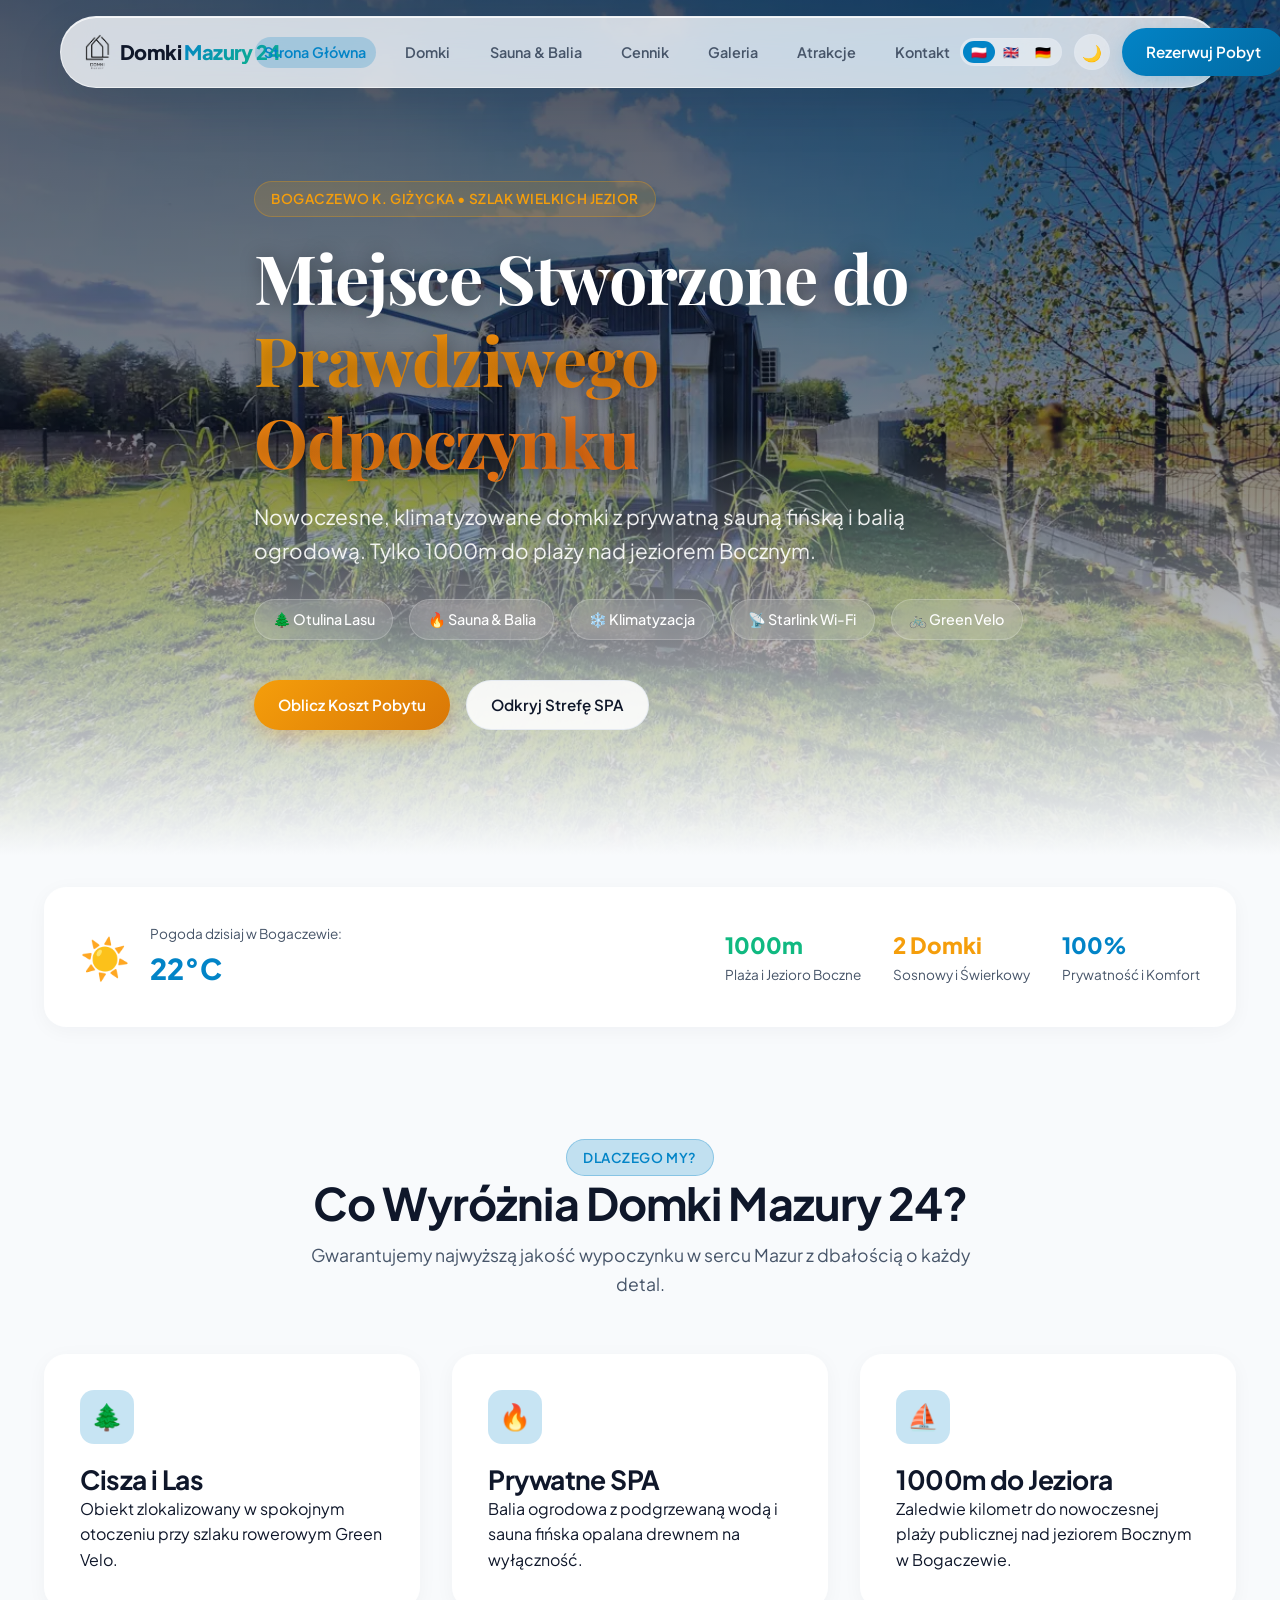
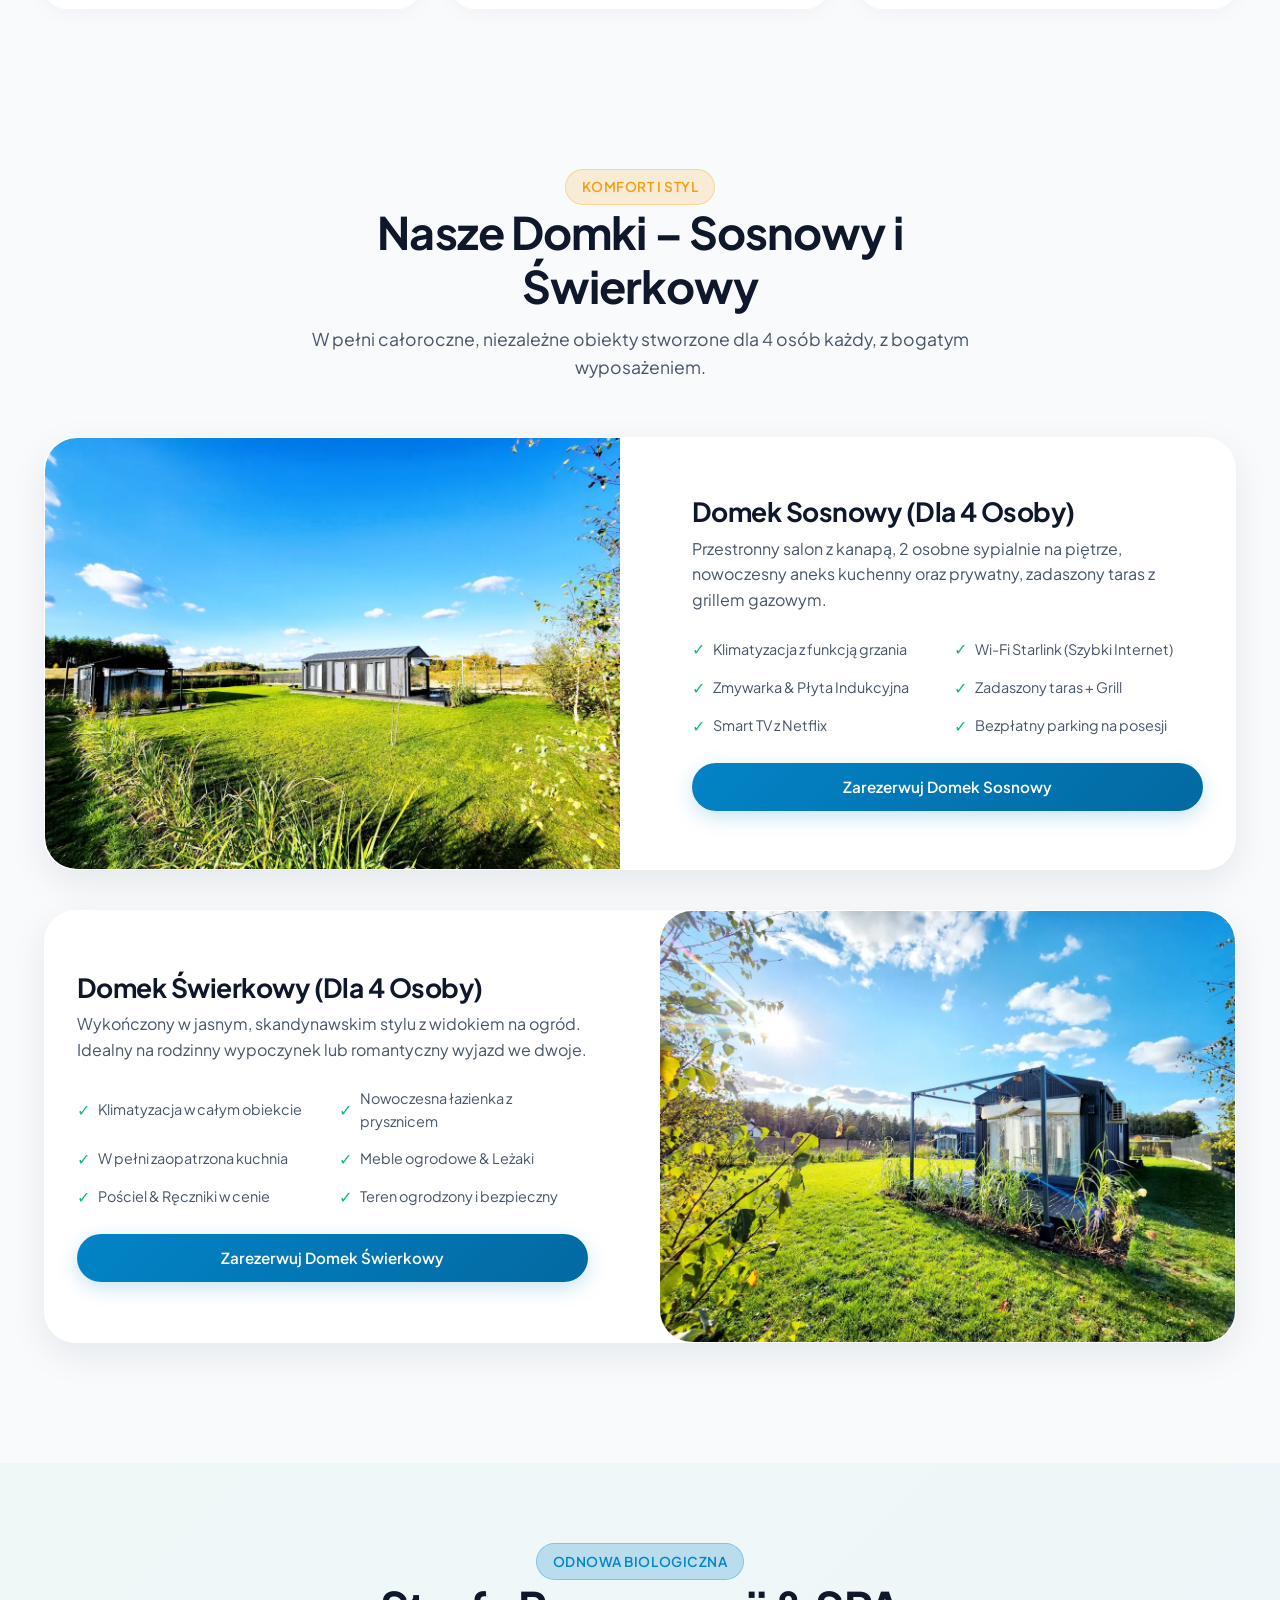
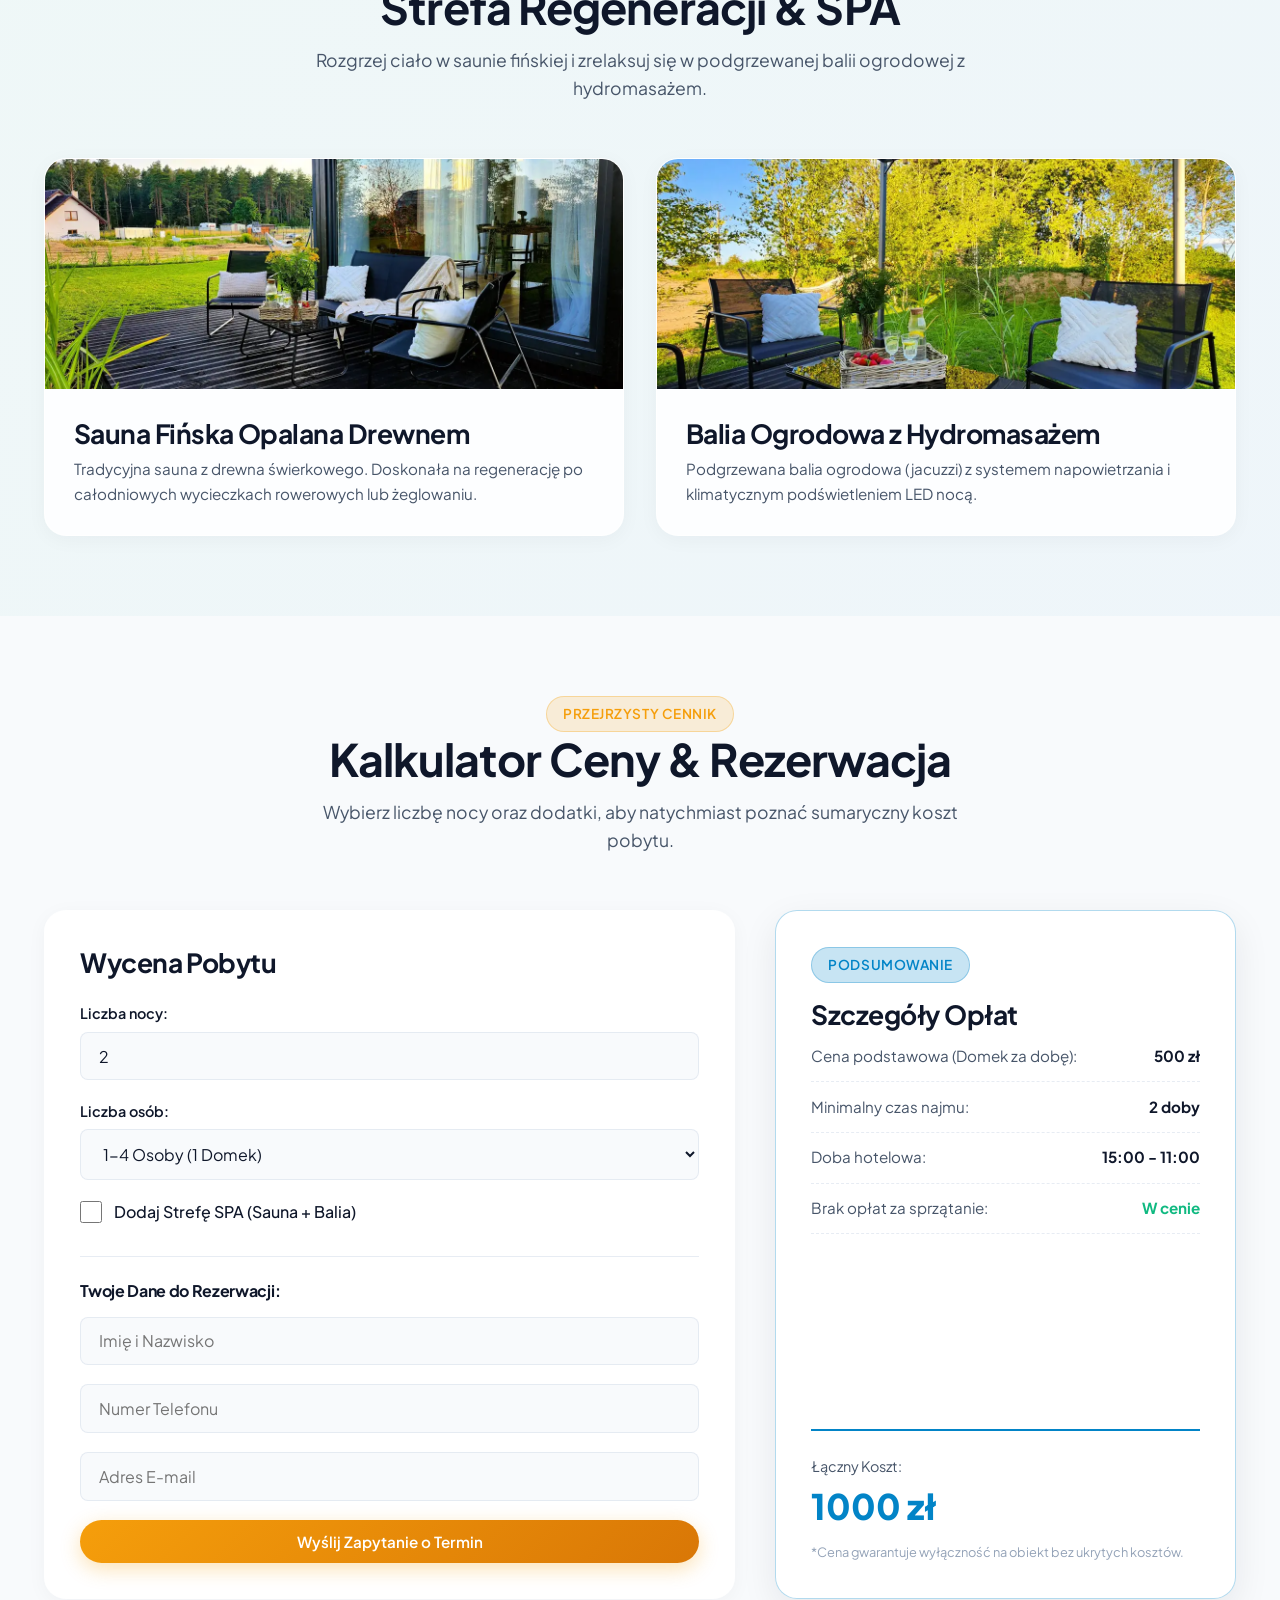
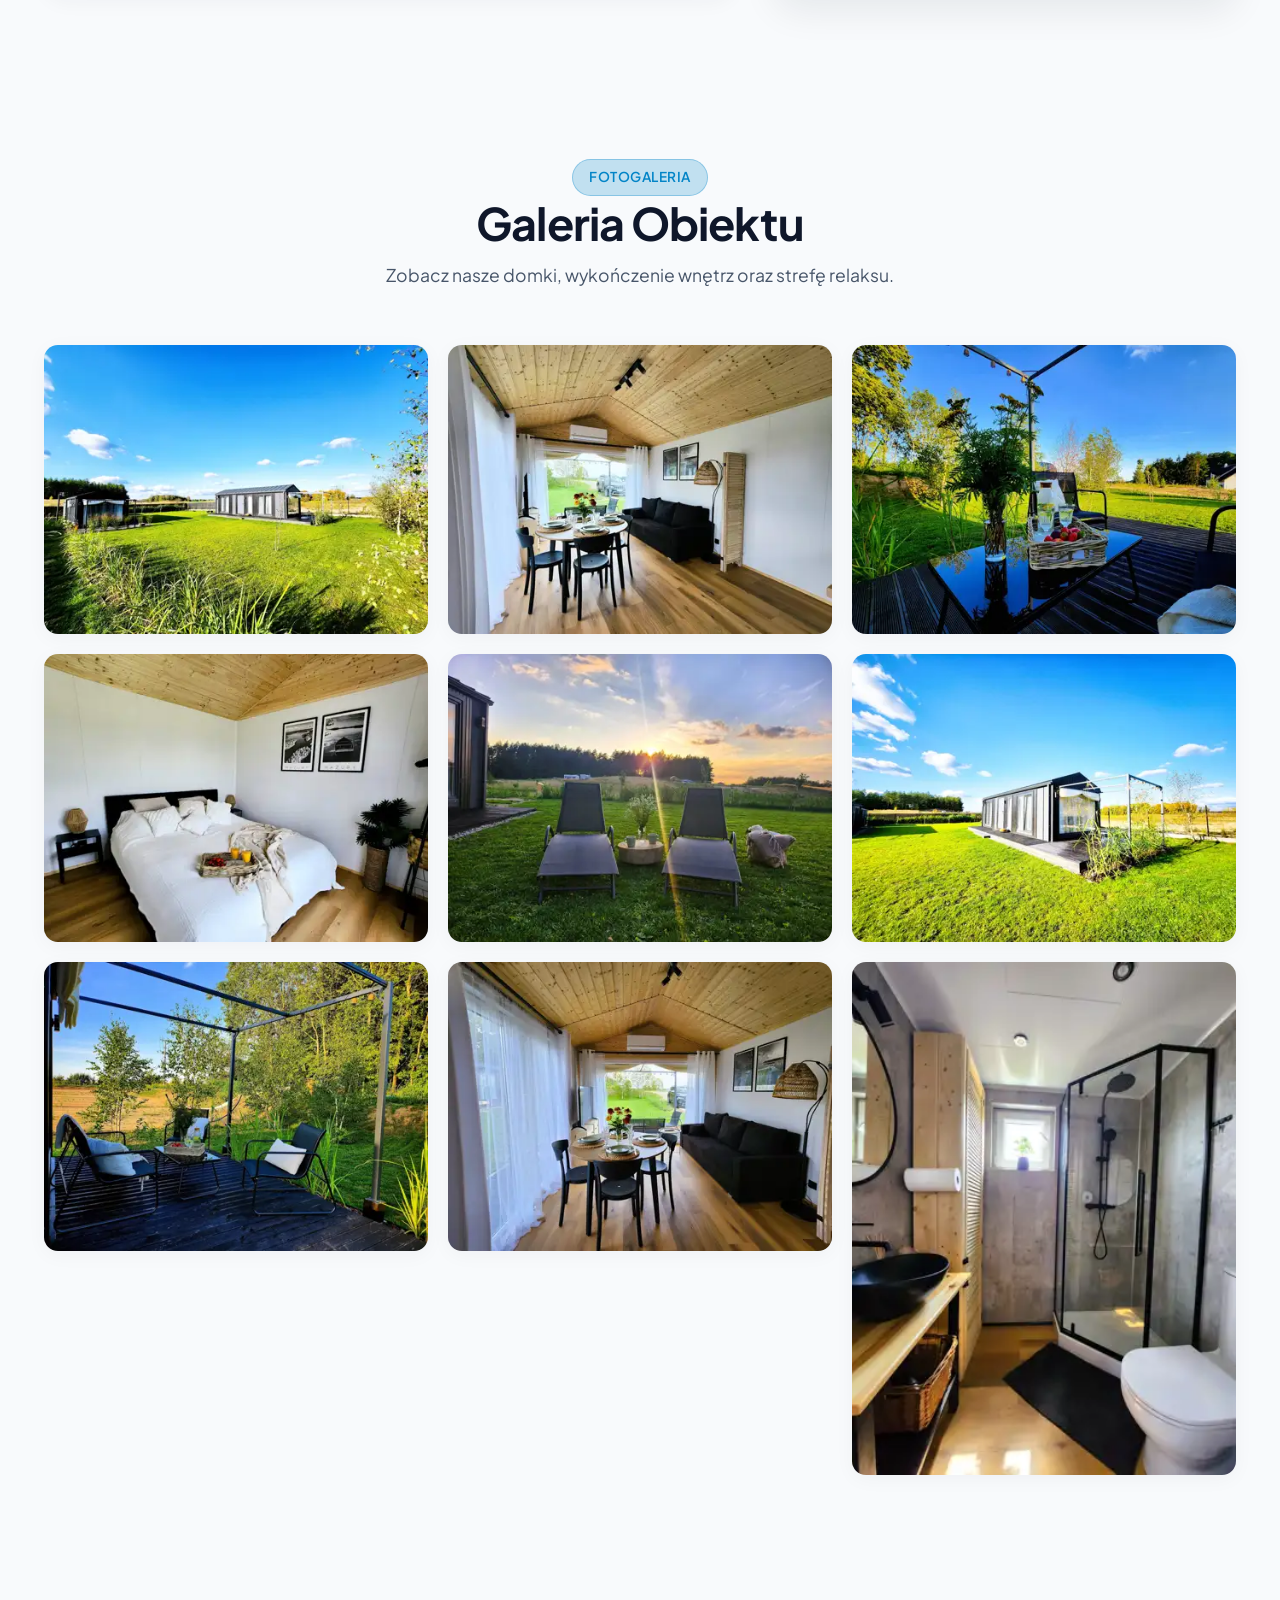
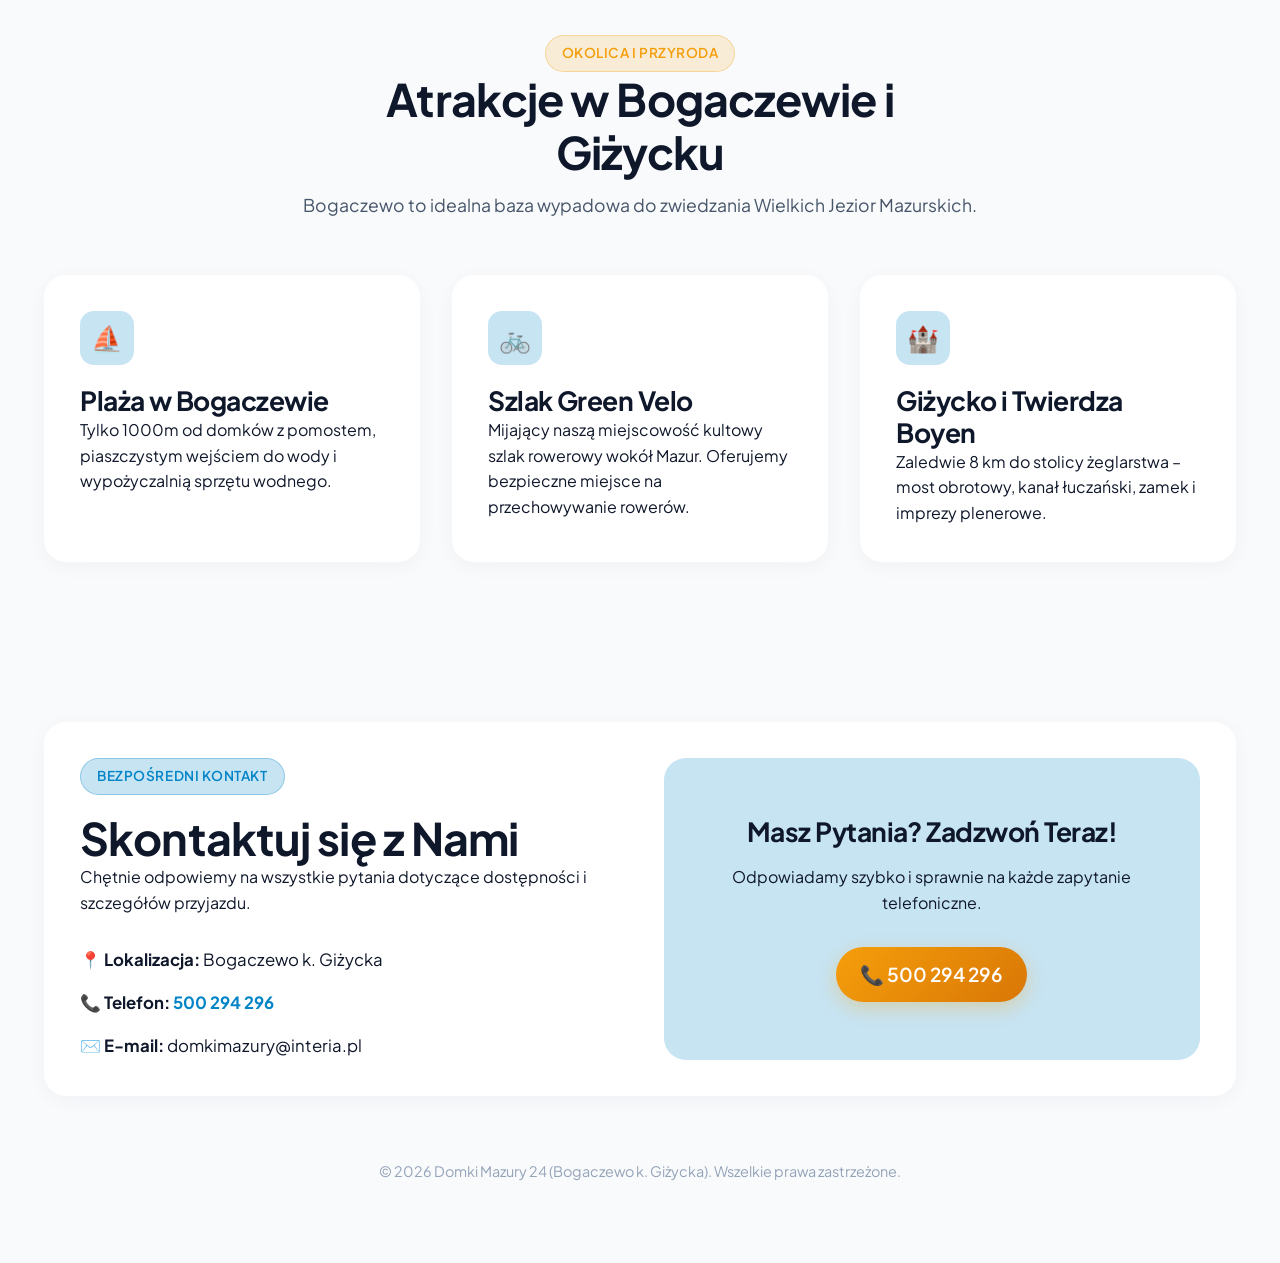
==== commit 4b20e593: "Upgrade Floating Cloud Glassmorphism Menu and ultra compressed WebP assets" ====
--- a/index.html
+++ b/index.html
@@ -10,15 +10,15 @@
 </head>
 <body>
 
-  <!-- Sticky Glassmorphism Header -->
-  <header class="header">
-    <div class="container header-container">
+  <!-- Floating Cloud Glassmorphism Navigation Dock -->
+  <div class="header-wrapper">
+    <header class="header-cloud">
       <a href="#" class="brand">
         <img src="assets/logo.png" alt="Domki Mazury Logo" class="brand-logo" style="filter: invert(1);">
         <div>Domki <span class="gradient-text">Mazury 24</span></div>
       </a>
 
-      <!-- Desktop Nav -->
+      <!-- Desktop Nav Links -->
       <ul class="nav-desktop">
         <li><a href="#home" class="nav-link active" data-i18n="nav-home">Strona Główna</a></li>
         <li><a href="#domki" class="nav-link" data-i18n="nav-cottages">Domki</a></li>
@@ -30,7 +30,6 @@
       </ul>
 
       <div class="header-actions">
-        <!-- Multi-language & Theme -->
         <div class="lang-switch pc-only">
           <button class="lang-btn active" data-lang="pl">🇵🇱</button>
           <button class="lang-btn" data-lang="en">🇬🇧</button>
@@ -39,12 +38,12 @@
         
         <button class="theme-btn" aria-label="Przełącz motyw">🌙</button>
         
-        <a href="#cennik" class="btn btn-primary pc-only" data-i18n="btn-book">Rezerwuj Pobyt</a>
+        <a href="#cennik" class="btn btn-primary pc-only" data-i18n="btn-book">Rezerwuj</a>
 
         <button class="menu-toggle" aria-label="Menu Mobile">☰</button>
       </div>
-    </div>
-  </header>
+    </header>
+  </div>
 
   <!-- Mobile Drawer Menu -->
   <nav class="mobile-nav-overlay">
@@ -58,7 +57,7 @@
       <li><a href="#kontakt" data-i18n="nav-contact">Kontakt</a></li>
     </ul>
 
-    <div style="margin-top: 2rem; display: flex; justify-content: space-between; align-items: center;">
+    <div style="margin-top: 1.5rem; display: flex; justify-content: space-between; align-items: center;">
       <div class="lang-switch">
         <button class="lang-btn active" data-lang="pl">🇵🇱 PL</button>
         <button class="lang-btn" data-lang="en">🇬🇧 EN</button>
@@ -66,8 +65,8 @@
       </div>
     </div>
 
-    <div style="margin-top: auto; padding-top: 2rem;">
-      <a href="tel:500294296" class="btn btn-primary" style="width: 100%; margin-bottom: 1rem;">📞 500 294 296</a>
+    <div style="margin-top: auto; padding-top: 1.5rem;">
+      <a href="tel:500294296" class="btn btn-primary" style="width: 100%;">📞 500 294 296</a>
     </div>
   </nav>
 
@@ -105,28 +104,28 @@
   </section>
 
   <!-- Live Weather Bar & At-a-Glance Highlights -->
-  <section class="section" style="padding-top: 3rem; padding-bottom: 3rem;">
-    <div class="container">
-      <div class="card" style="display: flex; flex-wrap: wrap; justify-content: space-between; align-items: center; gap: 2rem;">
-        <div style="display: flex; align-items: center; gap: 1.5rem;">
-          <div id="weather-icon" style="font-size: 3rem;">☀️</div>
+  <section class="section" style="padding-top: 2rem; padding-bottom: 2rem;">
+    <div class="container">
+      <div class="card" style="display: flex; flex-wrap: wrap; justify-content: space-between; align-items: center; gap: 1.5rem;">
+        <div style="display: flex; align-items: center; gap: 1.25rem;">
+          <div id="weather-icon" style="font-size: 2.5rem;">☀️</div>
           <div>
-            <div style="font-size: 0.9rem; color: var(--text-muted);">Pogoda dzisiaj w Bogaczewie:</div>
-            <div id="weather-temp" style="font-size: 2rem; font-weight: 800; color: var(--primary);">22°C</div>
+            <div style="font-size: 0.85rem; color: var(--text-muted);">Pogoda dzisiaj w Bogaczewie:</div>
+            <div id="weather-temp" style="font-size: 1.8rem; font-weight: 800; color: var(--primary);">22°C</div>
           </div>
         </div>
 
         <div style="display: flex; gap: 2rem; flex-wrap: wrap;">
           <div>
-            <div style="font-size: 1.5rem; font-weight: 800; color: var(--accent);">1000m</div>
+            <div style="font-size: 1.4rem; font-weight: 800; color: var(--accent);">1000m</div>
             <div style="font-size: 0.85rem; color: var(--text-muted);">Plaża i Jezioro Boczne</div>
           </div>
           <div>
-            <div style="font-size: 1.5rem; font-weight: 800; color: var(--accent-gold);">2 Domki</div>
+            <div style="font-size: 1.4rem; font-weight: 800; color: var(--accent-gold);">2 Domki</div>
             <div style="font-size: 0.85rem; color: var(--text-muted);">Sosnowy i Świerkowy</div>
           </div>
           <div>
-            <div style="font-size: 1.5rem; font-weight: 800; color: var(--primary);">100%</div>
+            <div style="font-size: 1.4rem; font-weight: 800; color: var(--primary);">100%</div>
             <div style="font-size: 0.85rem; color: var(--text-muted);">Prywatność i Komfort</div>
           </div>
         </div>
@@ -176,7 +175,7 @@
 
       <div class="cottage-card">
         <div class="cottage-gallery">
-          <img src="assets/photos_webp/cottage_ext_1.webp" alt="Domek Z zewnątrz" class="cottage-img-main lightbox-trigger">
+          <img src="assets/photos_webp/cottage_ext_1.webp" alt="Domek Sosnowy" class="cottage-img-main lightbox-trigger" loading="lazy">
         </div>
         <div class="cottage-content">
           <h3>Domek Sosnowy (Dla 4 Osoby)</h3>
@@ -216,7 +215,7 @@
           <a href="#cennik" class="btn btn-primary">Zarezerwuj Domek Świerkowy</a>
         </div>
         <div class="cottage-gallery">
-          <img src="assets/photos_webp/cottage_ext_2.webp" alt="Domek Świerkowy" class="cottage-img-main lightbox-trigger">
+          <img src="assets/photos_webp/cottage_ext_2.webp" alt="Domek Świerkowy" class="cottage-img-main lightbox-trigger" loading="lazy">
         </div>
       </div>
     </div>
@@ -247,7 +246,7 @@
           <div class="spa-body">
             <h3>Balia Ogrodowa z Hydromasażem</h3>
             <p style="color: var(--text-muted); font-size: 0.95rem; margin-top: 0.5rem;">
-              Podgrzewana balia ogrodowa (jacuzzi) z systemem napowietrzania i klimatycznym podświetleniem LED Nocą.
+              Podgrzewana balia ogrodowa (jacuzzi) z systemem napowietrzania i klimatycznym podświetleniem LED nocą.
             </p>
           </div>
         </div>
@@ -337,7 +336,7 @@
   </section>
 
   <!-- Gallery Lightbox Grid Section -->
-  <section id="galeria" class="section bg-alt">
+  <section id="galeria" class="section">
     <div class="container">
       <div class="section-header">
         <div class="badge badge-primary">Fotogaleria</div>
@@ -391,7 +390,7 @@
   </section>
 
   <!-- Contact & Footer Section -->
-  <section id="kontakt" class="section bg-alt">
+  <section id="kontakt" class="section">
     <div class="container">
       <div class="card" style="display: grid; grid-template-columns: repeat(auto-fit, minmax(300px, 1fr)); gap: 3rem;">
         <div>
@@ -399,7 +398,7 @@
           <h2>Skontaktuj się z Nami</h2>
           <p style="margin-bottom: 2rem;">Chętnie odpowiemy na wszystkie pytania dotyczące dostępności i szczegółów przyjazdu.</p>
 
-          <div style="display: flex; flex-direction: column; gap: 1rem; font-size: 1.1rem;">
+          <div style="display: flex; flex-direction: column; gap: 1rem; font-size: 1.05rem;">
             <div>📍 <strong>Lokalizacja:</strong> Bogaczewo k. Giżycka</div>
             <div>📞 <strong>Telefon:</strong> <a href="tel:500294296" style="color: var(--primary); font-weight: 700;">500 294 296</a></div>
             <div>✉️ <strong>E-mail:</strong> domkimazury@interia.pl</div>
@@ -409,7 +408,7 @@
         <div style="display: flex; flex-direction: column; justify-content: center; align-items: center; text-align: center; background: var(--primary-glow); padding: 2rem; border-radius: var(--radius-md);">
           <h3>Masz Pytania? Zadzwoń Teraz!</h3>
           <p style="margin: 1rem 0 2rem;">Odpowiadamy szybko i sprawnie na każde zapytanie telefoniczne.</p>
-          <a href="tel:500294296" class="btn btn-gold" style="font-size: 1.25rem;">📞 500 294 296</a>
+          <a href="tel:500294296" class="btn btn-gold" style="font-size: 1.2rem;">📞 500 294 296</a>
         </div>
       </div>
 
@@ -421,7 +420,7 @@
 
   <!-- Mobile Fixed Quick Call Bar -->
   <div class="mobile-cta-bar">
-    <a href="tel:500294296" class="btn btn-gold" style="flex: 1;">📞 Zadzwoń 500 294 296</a>
+    <a href="tel:500294296" class="btn btn-gold" style="flex: 1;">📞 500 294 296</a>
     <a href="#cennik" class="btn btn-primary" style="flex: 1;">Rezerwuj</a>
   </div>
 
--- a/styles.css
+++ b/styles.css
@@ -1,6 +1,6 @@
 /* ==========================================================================
-   DOMKI MAZURY 24 - LUXURY RESORT DESIGN SYSTEM
-   Ultra-modern, glassmorphism, responsive, hyper-optimized
+   DOMKI MAZURY 24 - FLOATING GLASS CLOUD DESIGN SYSTEM
+   Ultra-modern, glassmorphism, floating pill cloud dock navigation
    ========================================================================== */
 
 @import url('https://fonts.googleapis.com/css2?family=Plus+Jakarta+Sans:wght@300;400;500;600;700;800&family=Playfair+Display:ital,wght@0,600;0,700;1,400&display=swap');
@@ -9,12 +9,12 @@
   /* Color Tokens - Modern Luxury Nature */
   --bg-primary: #f8fafc;
   --bg-secondary: #ffffff;
-  --bg-glass: rgba(255, 255, 255, 0.85);
-  --bg-glass-card: rgba(255, 255, 255, 0.9);
+  --bg-glass: rgba(255, 255, 255, 0.78);
+  --bg-glass-card: rgba(255, 255, 255, 0.88);
   
   --primary: #0284c7;        /* Mazury Blue */
   --primary-hover: #0369a1;
-  --primary-glow: rgba(2, 132, 199, 0.25);
+  --primary-glow: rgba(2, 132, 199, 0.22);
   --accent: #10b981;         /* Forest Emerald */
   --accent-gold: #f59e0b;    /* Warm Sunset Gold */
   
@@ -24,31 +24,31 @@
   --text-white: #ffffff;
   
   --border: rgba(226, 232, 240, 0.8);
+  --border-glass: rgba(255, 255, 255, 0.6);
   --border-highlight: rgba(2, 132, 199, 0.3);
   
   --radius-xs: 8px;
-  --radius-sm: 12px;
-  --radius-md: 20px;
-  --radius-lg: 28px;
+  --radius-sm: 14px;
+  --radius-md: 22px;
+  --radius-lg: 32px;
   --radius-full: 9999px;
   
+  --shadow-cloud: 0 20px 50px rgba(15, 23, 42, 0.12), inset 0 1px 0 rgba(255, 255, 255, 0.8);
   --shadow-sm: 0 4px 20px rgba(15, 23, 42, 0.04);
   --shadow-md: 0 12px 36px rgba(15, 23, 42, 0.08);
-  --shadow-lg: 0 24px 60px rgba(15, 23, 42, 0.12);
-  --shadow-glow: 0 0 40px var(--primary-glow);
+  --shadow-lg: 0 24px 60px rgba(15, 23, 42, 0.14);
   
   --transition-fast: 0.2s cubic-bezier(0.4, 0, 0.2, 1);
   --transition-normal: 0.35s cubic-bezier(0.16, 1, 0.3, 1);
-  --transition-bounce: 0.5s cubic-bezier(0.34, 1.56, 0.64, 1);
-  
-  --header-height: 84px;
+  
+  --header-height: 72px;
 }
 
 body.dark-theme {
-  --bg-primary: #0b1329;     /* Deep Night Navy */
+  --bg-primary: #0b1329;
   --bg-secondary: #111c38;
-  --bg-glass: rgba(17, 28, 56, 0.85);
-  --bg-glass-card: rgba(23, 37, 71, 0.8);
+  --bg-glass: rgba(15, 23, 42, 0.82);
+  --bg-glass-card: rgba(23, 37, 71, 0.82);
   
   --primary: #38bdf8;
   --primary-hover: #7dd3fc;
@@ -61,16 +61,16 @@
   --text-light: #64748b;
   
   --border: rgba(51, 65, 85, 0.6);
+  --border-glass: rgba(255, 255, 255, 0.12);
   --border-highlight: rgba(56, 189, 248, 0.4);
   
+  --shadow-cloud: 0 20px 50px rgba(0, 0, 0, 0.5), inset 0 1px 0 rgba(255, 255, 255, 0.15);
   --shadow-sm: 0 4px 20px rgba(0, 0, 0, 0.3);
   --shadow-md: 0 12px 36px rgba(0, 0, 0, 0.45);
   --shadow-lg: 0 24px 60px rgba(0, 0, 0, 0.6);
 }
 
-/* ==========================================================================
-   Base & Reset
-   ========================================================================== */
+/* Base & Reset */
 *, *::before, *::after {
   box-sizing: border-box;
   margin: 0;
@@ -110,7 +110,7 @@
 
 .container {
   width: 100%;
-  max-width: 1280px;
+  max-width: 1240px;
   margin: 0 auto;
   padding: 0 1.5rem;
 }
@@ -126,9 +126,9 @@
   letter-spacing: -0.02em;
 }
 
-h1 { font-size: clamp(2.5rem, 6vw, 4.25rem); }
-h2 { font-size: clamp(1.85rem, 4vw, 3rem); }
-h3 { font-size: clamp(1.25rem, 2.5vw, 1.75rem); }
+h1 { font-size: clamp(2.4rem, 5.5vw, 4.25rem); }
+h2 { font-size: clamp(1.8rem, 3.8vw, 2.8rem); }
+h3 { font-size: clamp(1.2rem, 2.2vw, 1.65rem); }
 
 .gradient-text {
   background: linear-gradient(135deg, var(--primary) 0%, var(--accent) 100%);
@@ -151,7 +151,7 @@
   border-radius: var(--radius-full);
   font-size: 0.85rem;
   font-weight: 600;
-  letter-spacing: 0.05em;
+  letter-spacing: 0.04em;
   text-transform: uppercase;
 }
 
@@ -171,26 +171,27 @@
   display: inline-flex;
   align-items: center;
   justify-content: center;
-  gap: 0.75rem;
-  padding: 0.9rem 1.8rem;
-  border-radius: var(--radius-sm);
+  gap: 0.6rem;
+  padding: 0.75rem 1.5rem;
+  border-radius: var(--radius-full);
   font-weight: 600;
-  font-size: 1rem;
+  font-size: 0.95rem;
   cursor: pointer;
   border: none;
   transition: all var(--transition-fast);
   text-align: center;
+  white-space: nowrap;
 }
 
 .btn-primary {
   background: linear-gradient(135deg, var(--primary) 0%, var(--primary-hover) 100%);
   color: #ffffff;
-  box-shadow: 0 8px 24px var(--primary-glow);
+  box-shadow: 0 6px 20px var(--primary-glow);
 }
 
 .btn-primary:hover {
   transform: translateY(-2px);
-  box-shadow: 0 12px 32px var(--primary-glow);
+  box-shadow: 0 10px 28px var(--primary-glow);
 }
 
 .btn-secondary {
@@ -208,54 +209,55 @@
 .btn-gold {
   background: linear-gradient(135deg, #f59e0b 0%, #d97706 100%);
   color: #ffffff;
-  box-shadow: 0 8px 24px rgba(245, 158, 11, 0.3);
+  box-shadow: 0 6px 20px rgba(245, 158, 11, 0.3);
 }
 
 .btn-gold:hover {
   transform: translateY(-2px);
-  box-shadow: 0 12px 32px rgba(245, 158, 11, 0.4);
+  box-shadow: 0 10px 28px rgba(245, 158, 11, 0.4);
 }
 
 /* ==========================================================================
-   Header & Navigation
+   FLOATING CLOUD / PILL GLASSMORPHISM HEADER
    ========================================================================== */
-.header {
+.header-wrapper {
   position: fixed;
-  top: 0;
+  top: 1rem;
   left: 0;
-  width: 100%;
+  right: 0;
+  width: min(94%, 1160px);
+  margin: 0 auto;
+  z-index: 1000;
+}
+
+.header-cloud {
   height: var(--header-height);
-  z-index: 1000;
+  background: var(--bg-glass);
+  backdrop-filter: blur(24px) saturate(180%);
+  -webkit-backdrop-filter: blur(24px) saturate(180%);
+  border: 1px solid var(--border-glass);
+  border-radius: var(--radius-full);
+  box-shadow: var(--shadow-cloud);
+  padding: 0 1.5rem;
+  display: flex;
+  align-items: center;
+  justify-content: space-between;
   transition: all var(--transition-normal);
 }
 
-.header.scrolled {
-  background: var(--bg-glass);
-  backdrop-filter: blur(20px);
-  -webkit-backdrop-filter: blur(20px);
-  border-bottom: 1px solid var(--border);
-  box-shadow: var(--shadow-sm);
-}
-
-.header-container {
-  display: flex;
-  align-items: center;
-  justify-content: space-between;
-  height: 100%;
-}
-
 .brand {
   display: flex;
   align-items: center;
-  gap: 0.75rem;
-  font-size: 1.35rem;
+  gap: 0.6rem;
+  font-size: 1.25rem;
   font-weight: 800;
   letter-spacing: -0.03em;
+  white-space: nowrap;
 }
 
 .brand-logo {
-  width: 42px;
-  height: 42px;
+  width: 36px;
+  height: 36px;
   border-radius: var(--radius-xs);
   object-fit: contain;
 }
@@ -263,54 +265,49 @@
 .nav-desktop {
   display: flex;
   align-items: center;
-  gap: 2rem;
+  gap: 1.25rem;
   list-style: none;
 }
 
 .nav-link {
-  font-weight: 500;
-  font-size: 0.95rem;
+  font-weight: 600;
+  font-size: 0.9rem;
   color: var(--text-muted);
   transition: color var(--transition-fast);
-  position: relative;
-  padding: 0.5rem 0;
+  padding: 0.4rem 0.6rem;
+  border-radius: var(--radius-full);
+  white-space: nowrap;
 }
 
 .nav-link:hover, .nav-link.active {
   color: var(--primary);
-}
-
-.nav-link.active::after {
-  content: '';
-  position: absolute;
-  bottom: 0;
-  left: 0;
-  width: 100%;
-  height: 2px;
-  background: var(--primary);
-  border-radius: 2px;
+  background: var(--primary-glow);
 }
 
 .header-actions {
   display: flex;
   align-items: center;
-  gap: 1rem;
+  gap: 0.75rem;
 }
 
 .lang-switch {
   display: flex;
-  background: var(--bg-glass-card);
+  background: rgba(255, 255, 255, 0.4);
   border: 1px solid var(--border);
   border-radius: var(--radius-full);
-  padding: 3px;
+  padding: 2px;
+}
+
+body.dark-theme .lang-switch {
+  background: rgba(0, 0, 0, 0.3);
 }
 
 .lang-btn {
   background: transparent;
   border: none;
-  padding: 4px 10px;
+  padding: 3px 8px;
   border-radius: var(--radius-full);
-  font-size: 0.85rem;
+  font-size: 0.8rem;
   font-weight: 600;
   color: var(--text-muted);
   cursor: pointer;
@@ -323,18 +320,22 @@
 }
 
 .theme-btn {
-  background: var(--bg-glass-card);
+  background: rgba(255, 255, 255, 0.4);
   border: 1px solid var(--border);
-  width: 38px;
-  height: 38px;
+  width: 36px;
+  height: 36px;
   border-radius: var(--radius-full);
   display: flex;
   align-items: center;
   justify-content: center;
-  font-size: 1.1rem;
+  font-size: 1rem;
   cursor: pointer;
   color: var(--text-primary);
   transition: all var(--transition-fast);
+}
+
+body.dark-theme .theme-btn {
+  background: rgba(0, 0, 0, 0.3);
 }
 
 .theme-btn:hover {
@@ -346,10 +347,10 @@
   display: none;
   background: transparent;
   border: none;
-  font-size: 1.6rem;
+  font-size: 1.5rem;
   color: var(--text-primary);
   cursor: pointer;
-  padding: 0.5rem;
+  padding: 0.4rem;
 }
 
 /* ==========================================================================
@@ -357,8 +358,8 @@
    ========================================================================== */
 .hero {
   position: relative;
-  min-height: 100vh;
-  padding-top: calc(var(--header-height) + 2rem);
+  min-height: 95vh;
+  padding-top: calc(var(--header-height) + 4rem);
   padding-bottom: 5rem;
   display: flex;
   align-items: center;
@@ -382,13 +383,11 @@
   height: 100%;
   object-fit: cover;
   opacity: 0;
-  transition: opacity 1.2s ease-in-out, transform 8s ease-out;
-  transform: scale(1.05);
+  transition: opacity 1.2s ease-in-out;
 }
 
 .hero-slide.active {
   opacity: 1;
-  transform: scale(1);
 }
 
 .hero-overlay {
@@ -400,8 +399,8 @@
   z-index: 2;
   background: linear-gradient(
     180deg,
-    rgba(15, 23, 42, 0.75) 0%,
-    rgba(15, 23, 42, 0.6) 50%,
+    rgba(15, 23, 42, 0.72) 0%,
+    rgba(15, 23, 42, 0.55) 50%,
     var(--bg-primary) 100%
   );
 }
@@ -410,73 +409,73 @@
   position: relative;
   z-index: 3;
   color: #ffffff;
-  max-width: 850px;
+  max-width: 820px;
 }
 
 .hero-title {
   color: #ffffff;
-  margin: 1.5rem 0;
+  margin: 1.2rem 0;
   text-shadow: 0 2px 20px rgba(0, 0, 0, 0.4);
 }
 
 .hero-subtitle {
-  font-size: clamp(1.1rem, 2vw, 1.35rem);
+  font-size: clamp(1.05rem, 1.8vw, 1.3rem);
   color: rgba(255, 255, 255, 0.9);
+  margin-bottom: 2rem;
+  max-width: 660px;
+}
+
+.hero-features {
+  display: flex;
+  flex-wrap: wrap;
+  gap: 1rem;
   margin-bottom: 2.5rem;
-  max-width: 680px;
-}
-
-.hero-features {
-  display: flex;
-  flex-wrap: wrap;
-  gap: 1.5rem;
-  margin-bottom: 3rem;
 }
 
 .hero-feature-item {
   display: flex;
   align-items: center;
-  gap: 0.6rem;
+  gap: 0.5rem;
   background: rgba(255, 255, 255, 0.12);
   backdrop-filter: blur(12px);
-  padding: 0.6rem 1.2rem;
+  padding: 0.5rem 1.1rem;
   border-radius: var(--radius-full);
   border: 1px solid rgba(255, 255, 255, 0.2);
-  font-size: 0.95rem;
+  font-size: 0.9rem;
   font-weight: 500;
 }
 
 /* ==========================================================================
-   Quick Info & Highlights Grid
+   Sections & Cards
    ========================================================================== */
 .section {
-  padding: 6rem 0;
+  padding: 5rem 0;
   position: relative;
 }
 
 .section-header {
   text-align: center;
-  max-width: 700px;
-  margin: 0 auto 4rem;
+  max-width: 680px;
+  margin: 0 auto 3.5rem;
 }
 
 .section-header p {
   color: var(--text-muted);
-  font-size: 1.15rem;
-  margin-top: 1rem;
+  font-size: 1.1rem;
+  margin-top: 0.75rem;
 }
 
 .grid-3 {
   display: grid;
-  grid-template-columns: repeat(auto-fit, minmax(320px, 1fr));
+  grid-template-columns: repeat(auto-fit, minmax(300px, 1fr));
   gap: 2rem;
 }
 
 .card {
   background: var(--bg-glass-card);
-  border: 1px solid var(--border);
+  border: 1px solid var(--border-glass);
   border-radius: var(--radius-md);
-  padding: 2.5rem;
+  padding: 2.2rem;
   box-shadow: var(--shadow-sm);
   transition: all var(--transition-normal);
   position: relative;
@@ -484,36 +483,34 @@
 }
 
 .card:hover {
-  transform: translateY(-6px);
+  transform: translateY(-5px);
   box-shadow: var(--shadow-md);
   border-color: var(--border-highlight);
 }
 
 .card-icon {
-  width: 60px;
-  height: 60px;
+  width: 54px;
+  height: 54px;
   border-radius: var(--radius-sm);
   background: var(--primary-glow);
   color: var(--primary);
   display: flex;
   align-items: center;
   justify-content: center;
-  font-size: 1.8rem;
-  margin-bottom: 1.5rem;
-}
-
-/* ==========================================================================
-   Cottages Showcase Section
-   ========================================================================== */
+  font-size: 1.6rem;
+  margin-bottom: 1.25rem;
+}
+
+/* Cottages Showcase */
 .cottage-card {
   display: grid;
   grid-template-columns: 1fr 1fr;
-  gap: 3rem;
+  gap: 2.5rem;
   background: var(--bg-glass-card);
-  border: 1px solid var(--border);
+  border: 1px solid var(--border-glass);
   border-radius: var(--radius-lg);
   overflow: hidden;
-  margin-bottom: 3rem;
+  margin-bottom: 2.5rem;
   box-shadow: var(--shadow-md);
 }
 
@@ -526,7 +523,7 @@
 
 .cottage-gallery {
   position: relative;
-  min-height: 380px;
+  min-height: 360px;
 }
 
 .cottage-img-main {
@@ -539,12 +536,12 @@
 @media (max-width: 992px) {
   .cottage-img-main {
     border-radius: var(--radius-lg) var(--radius-lg) 0 0;
-    max-height: 320px;
+    max-height: 300px;
   }
 }
 
 .cottage-content {
-  padding: 3rem 2.5rem;
+  padding: 2.5rem 2rem;
   display: flex;
   flex-direction: column;
   justify-content: center;
@@ -553,40 +550,38 @@
 .amenities-grid {
   display: grid;
   grid-template-columns: repeat(2, 1fr);
-  gap: 1rem;
-  margin: 2rem 0;
+  gap: 0.8rem;
+  margin: 1.5rem 0;
 }
 
 .amenity-item {
   display: flex;
   align-items: center;
-  gap: 0.6rem;
+  gap: 0.5rem;
   color: var(--text-muted);
-  font-size: 0.95rem;
+  font-size: 0.9rem;
 }
 
 .amenity-icon {
   color: var(--accent);
-  font-size: 1.1rem;
-}
-
-/* ==========================================================================
-   SPA & Wellness Section
-   ========================================================================== */
+  font-size: 1rem;
+}
+
+/* SPA & Wellness */
 .spa-section {
-  background: linear-gradient(135deg, rgba(16, 185, 129, 0.05) 0%, rgba(2, 132, 199, 0.05) 100%);
+  background: linear-gradient(135deg, rgba(16, 185, 129, 0.04) 0%, rgba(2, 132, 199, 0.04) 100%);
   border-y: 1px solid var(--border);
 }
 
 .spa-grid {
   display: grid;
-  grid-template-columns: repeat(auto-fit, minmax(340px, 1fr));
+  grid-template-columns: repeat(auto-fit, minmax(320px, 1fr));
   gap: 2rem;
 }
 
 .spa-card {
   background: var(--bg-glass-card);
-  border: 1px solid var(--border);
+  border: 1px solid var(--border-glass);
   border-radius: var(--radius-md);
   overflow: hidden;
   box-shadow: var(--shadow-sm);
@@ -599,21 +594,19 @@
 
 .spa-img {
   width: 100%;
-  height: 240px;
+  height: 230px;
   object-fit: cover;
 }
 
 .spa-body {
-  padding: 2rem;
-}
-
-/* ==========================================================================
-   Calculator & Booking Section
-   ========================================================================== */
+  padding: 1.8rem;
+}
+
+/* Booking & Calculator */
 .booking-grid {
   display: grid;
   grid-template-columns: 1.2fr 0.8fr;
-  gap: 3rem;
+  gap: 2.5rem;
 }
 
 @media (max-width: 992px) {
@@ -623,20 +616,20 @@
 }
 
 .form-group {
-  margin-bottom: 1.5rem;
+  margin-bottom: 1.2rem;
 }
 
 .form-label {
   display: block;
   font-weight: 600;
-  font-size: 0.95rem;
-  margin-bottom: 0.5rem;
+  font-size: 0.9rem;
+  margin-bottom: 0.4rem;
   color: var(--text-primary);
 }
 
 .form-input, .form-select {
   width: 100%;
-  padding: 0.9rem 1.2rem;
+  padding: 0.8rem 1.1rem;
   border-radius: var(--radius-xs);
   border: 1px solid var(--border);
   background: var(--bg-primary);
@@ -654,7 +647,7 @@
   background: var(--bg-glass-card);
   border: 1px solid var(--border-highlight);
   border-radius: var(--radius-md);
-  padding: 2.5rem;
+  padding: 2.2rem;
   box-shadow: var(--shadow-md);
   display: flex;
   flex-direction: column;
@@ -664,28 +657,27 @@
 .summary-row {
   display: flex;
   justify-content: space-between;
-  padding: 1rem 0;
+  padding: 0.8rem 0;
   border-bottom: 1px dashed var(--border);
   color: var(--text-muted);
+  font-size: 0.95rem;
 }
 
 .summary-total {
-  font-size: 2rem;
+  font-size: 2.2rem;
   font-weight: 800;
   color: var(--primary);
 }
 
-/* ==========================================================================
-   Gallery Lightbox
-   ========================================================================== */
+/* Gallery Masonry */
 .gallery-masonry {
-  columns: 3 300px;
-  column-gap: 1.5rem;
+  columns: 3 280px;
+  column-gap: 1.25rem;
 }
 
 .gallery-masonry-item {
   break-inside: avoid;
-  margin-bottom: 1.5rem;
+  margin-bottom: 1.25rem;
   border-radius: var(--radius-sm);
   overflow: hidden;
   position: relative;
@@ -699,7 +691,7 @@
 }
 
 .gallery-masonry-item:hover img {
-  transform: scale(1.05);
+  transform: scale(1.04);
 }
 
 .lightbox-modal {
@@ -742,25 +734,23 @@
   border: none;
 }
 
-/* ==========================================================================
-   Mobile Menu Drawer & Floating CTA Bar
-   ========================================================================== */
+/* Mobile Drawer Overlay */
 .mobile-nav-overlay {
   position: fixed;
-  top: 0;
+  top: 5rem;
   right: -100%;
-  width: 85%;
-  max-width: 360px;
-  height: 100vh;
+  width: min(85%, 340px);
+  height: calc(100vh - 6rem);
   background: var(--bg-glass-card);
   backdrop-filter: blur(24px);
   z-index: 1050;
-  padding: 6rem 2rem 2rem;
+  padding: 2.5rem 2rem;
   display: flex;
   flex-direction: column;
   justify-content: space-between;
   transition: right var(--transition-normal);
-  border-left: 1px solid var(--border);
+  border: 1px solid var(--border-glass);
+  border-radius: var(--radius-md) 0 0 var(--radius-md);
   box-shadow: var(--shadow-lg);
 }
 
@@ -772,11 +762,11 @@
   list-style: none;
   display: flex;
   flex-direction: column;
-  gap: 1.5rem;
+  gap: 1.25rem;
 }
 
 .mobile-nav-links a {
-  font-size: 1.2rem;
+  font-size: 1.15rem;
   font-weight: 600;
   color: var(--text-primary);
 }
@@ -790,11 +780,11 @@
   background: var(--bg-glass);
   backdrop-filter: blur(20px);
   border-top: 1px solid var(--border);
-  padding: 0.8rem 1.2rem;
+  padding: 0.75rem 1rem;
   z-index: 999;
 }
 
-@media (max-width: 768px) {
+@media (max-width: 900px) {
   .nav-desktop, .pc-only {
     display: none !important;
   }
@@ -803,10 +793,10 @@
   }
   .mobile-cta-bar {
     display: flex;
-    gap: 1rem;
+    gap: 0.75rem;
   }
   body {
-    padding-bottom: 70px;
+    padding-bottom: 65px;
   }
 }
 
@@ -817,7 +807,7 @@
   right: 2rem;
   background: var(--accent);
   color: #ffffff;
-  padding: 1rem 1.8rem;
+  padding: 0.9rem 1.6rem;
   border-radius: var(--radius-sm);
   box-shadow: var(--shadow-lg);
   font-weight: 600;
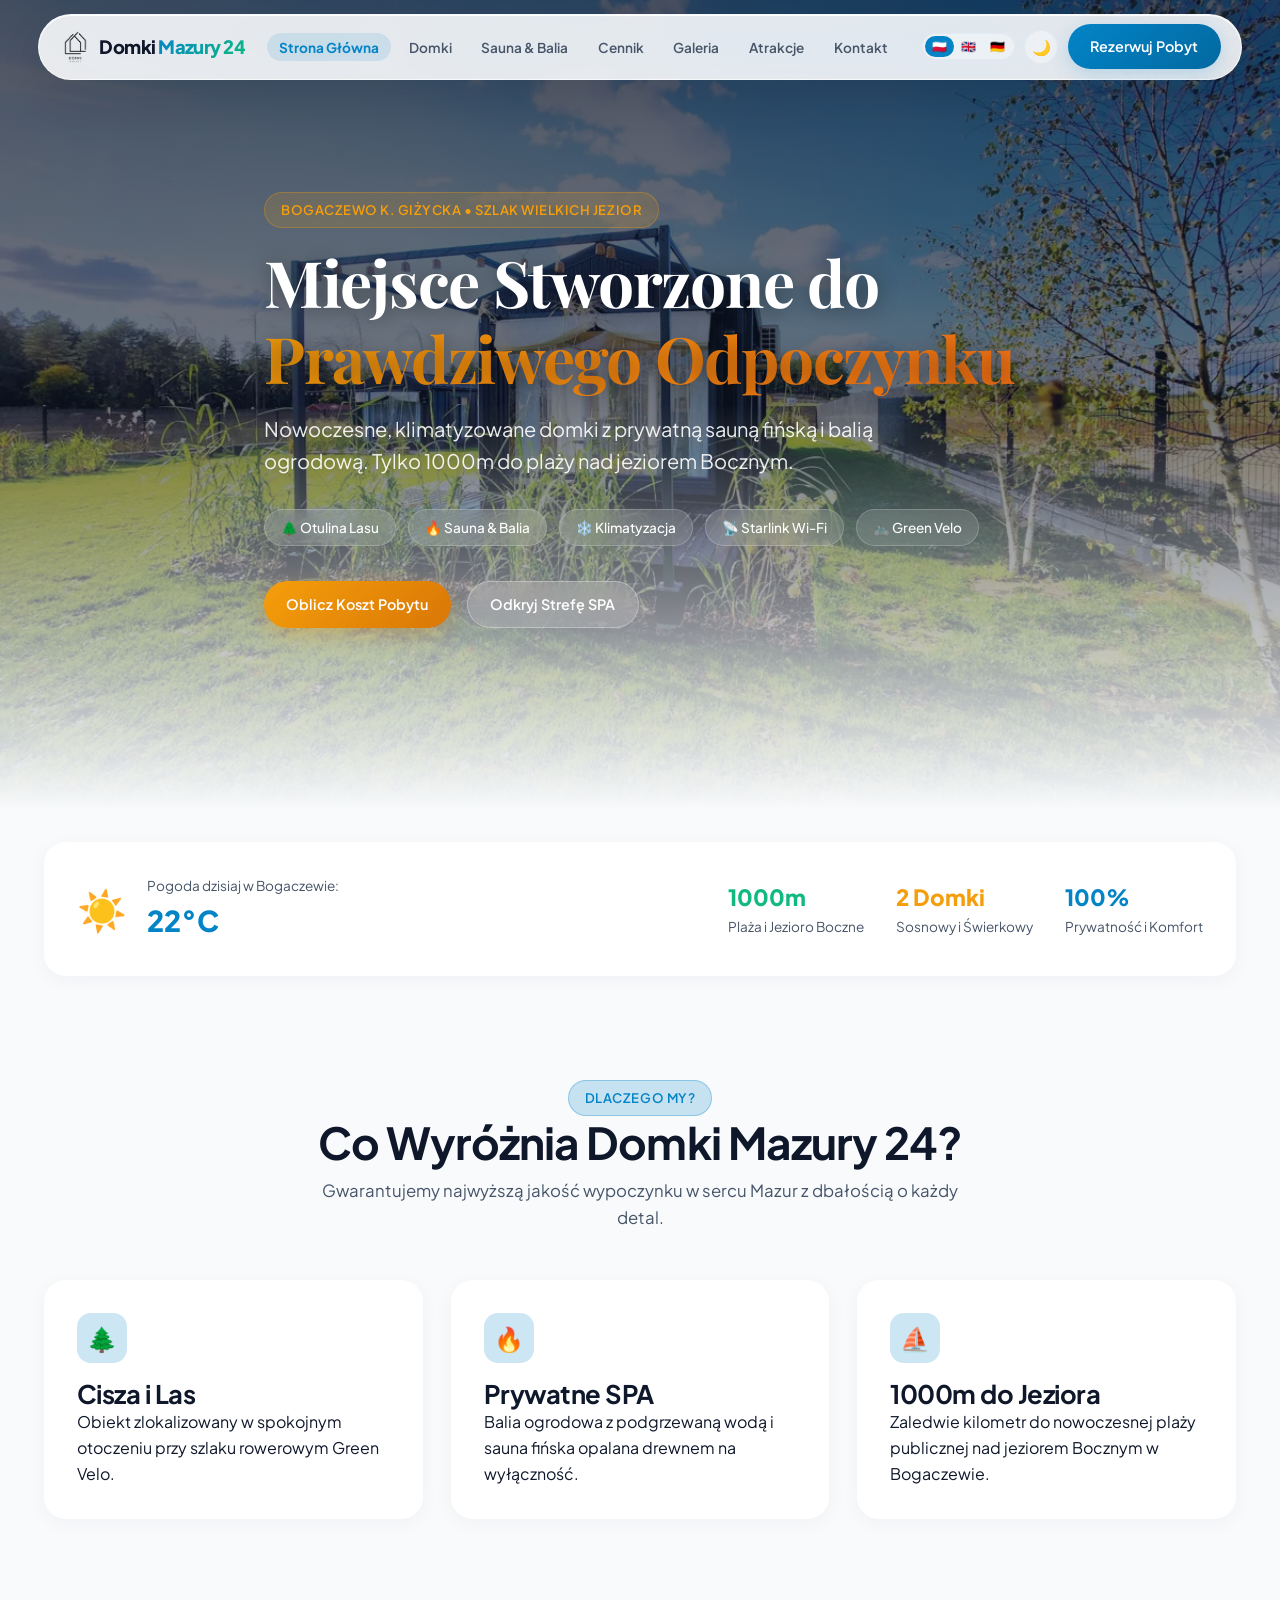
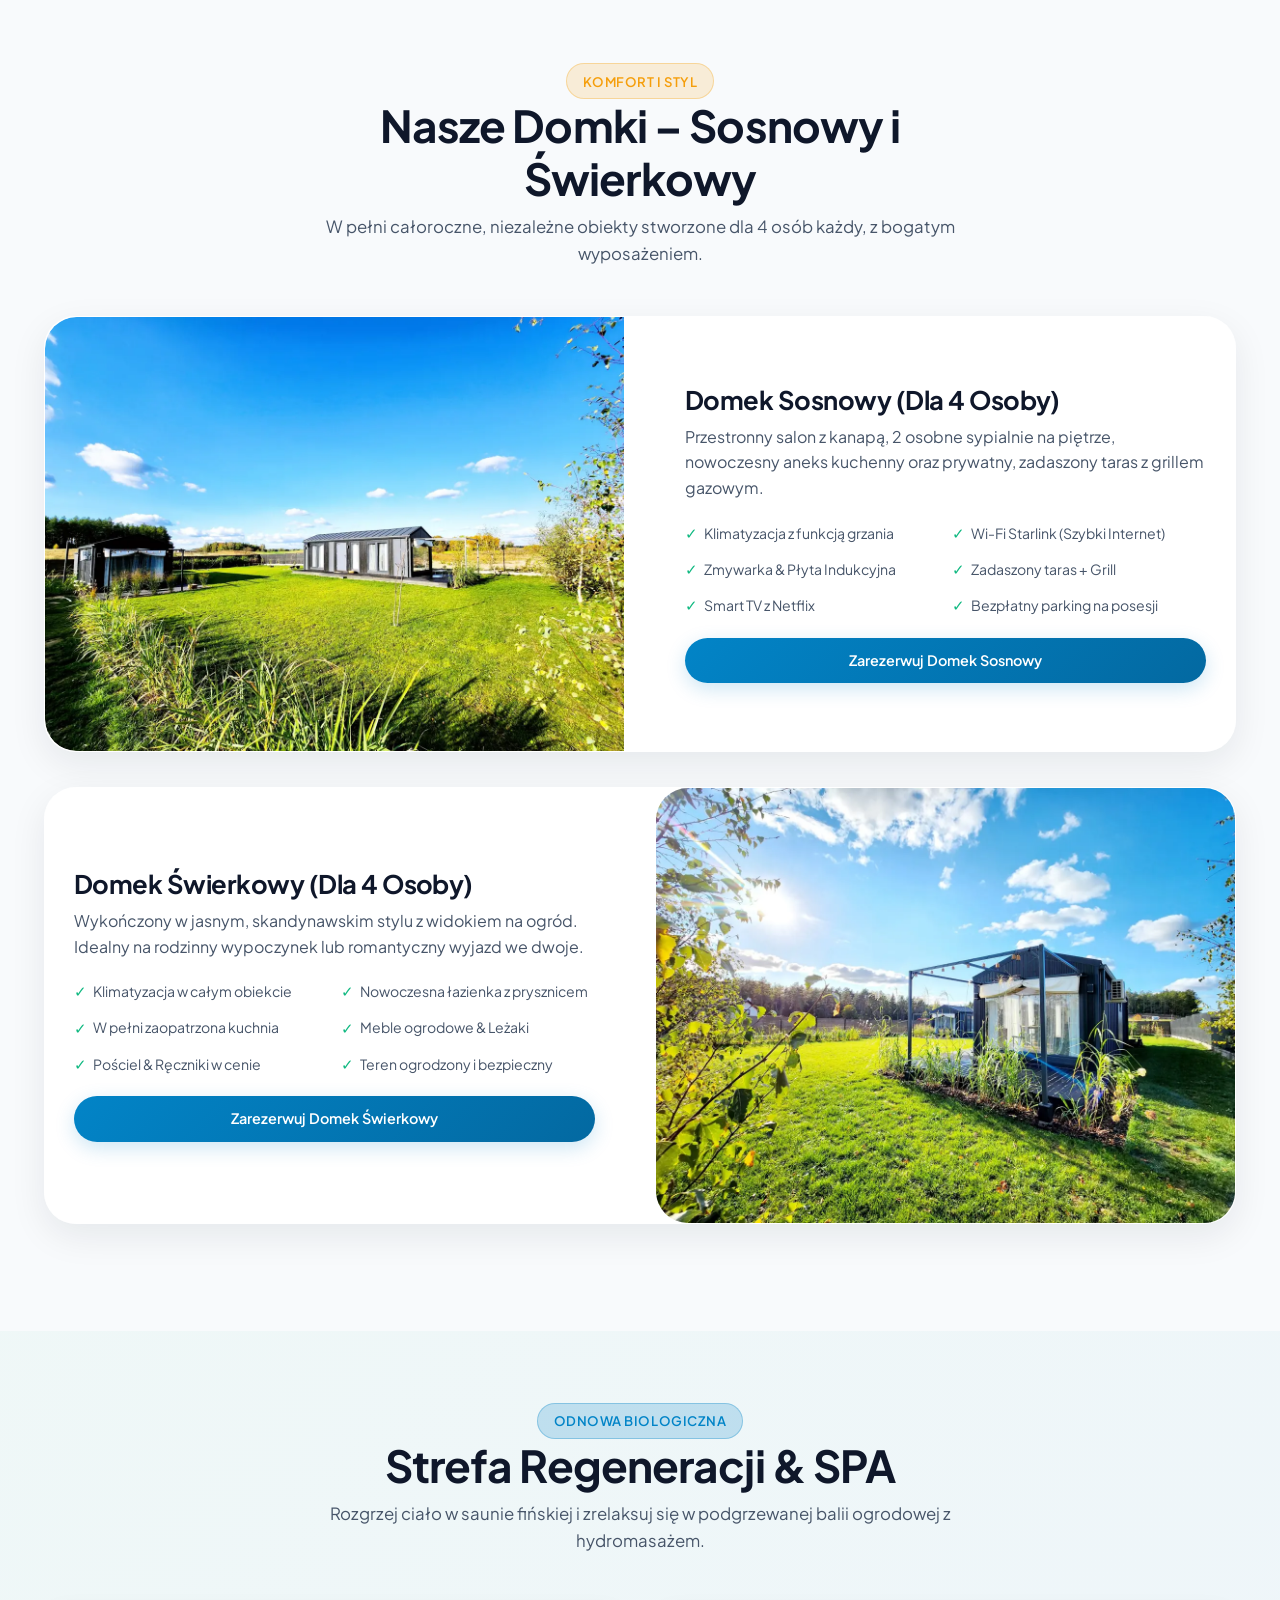
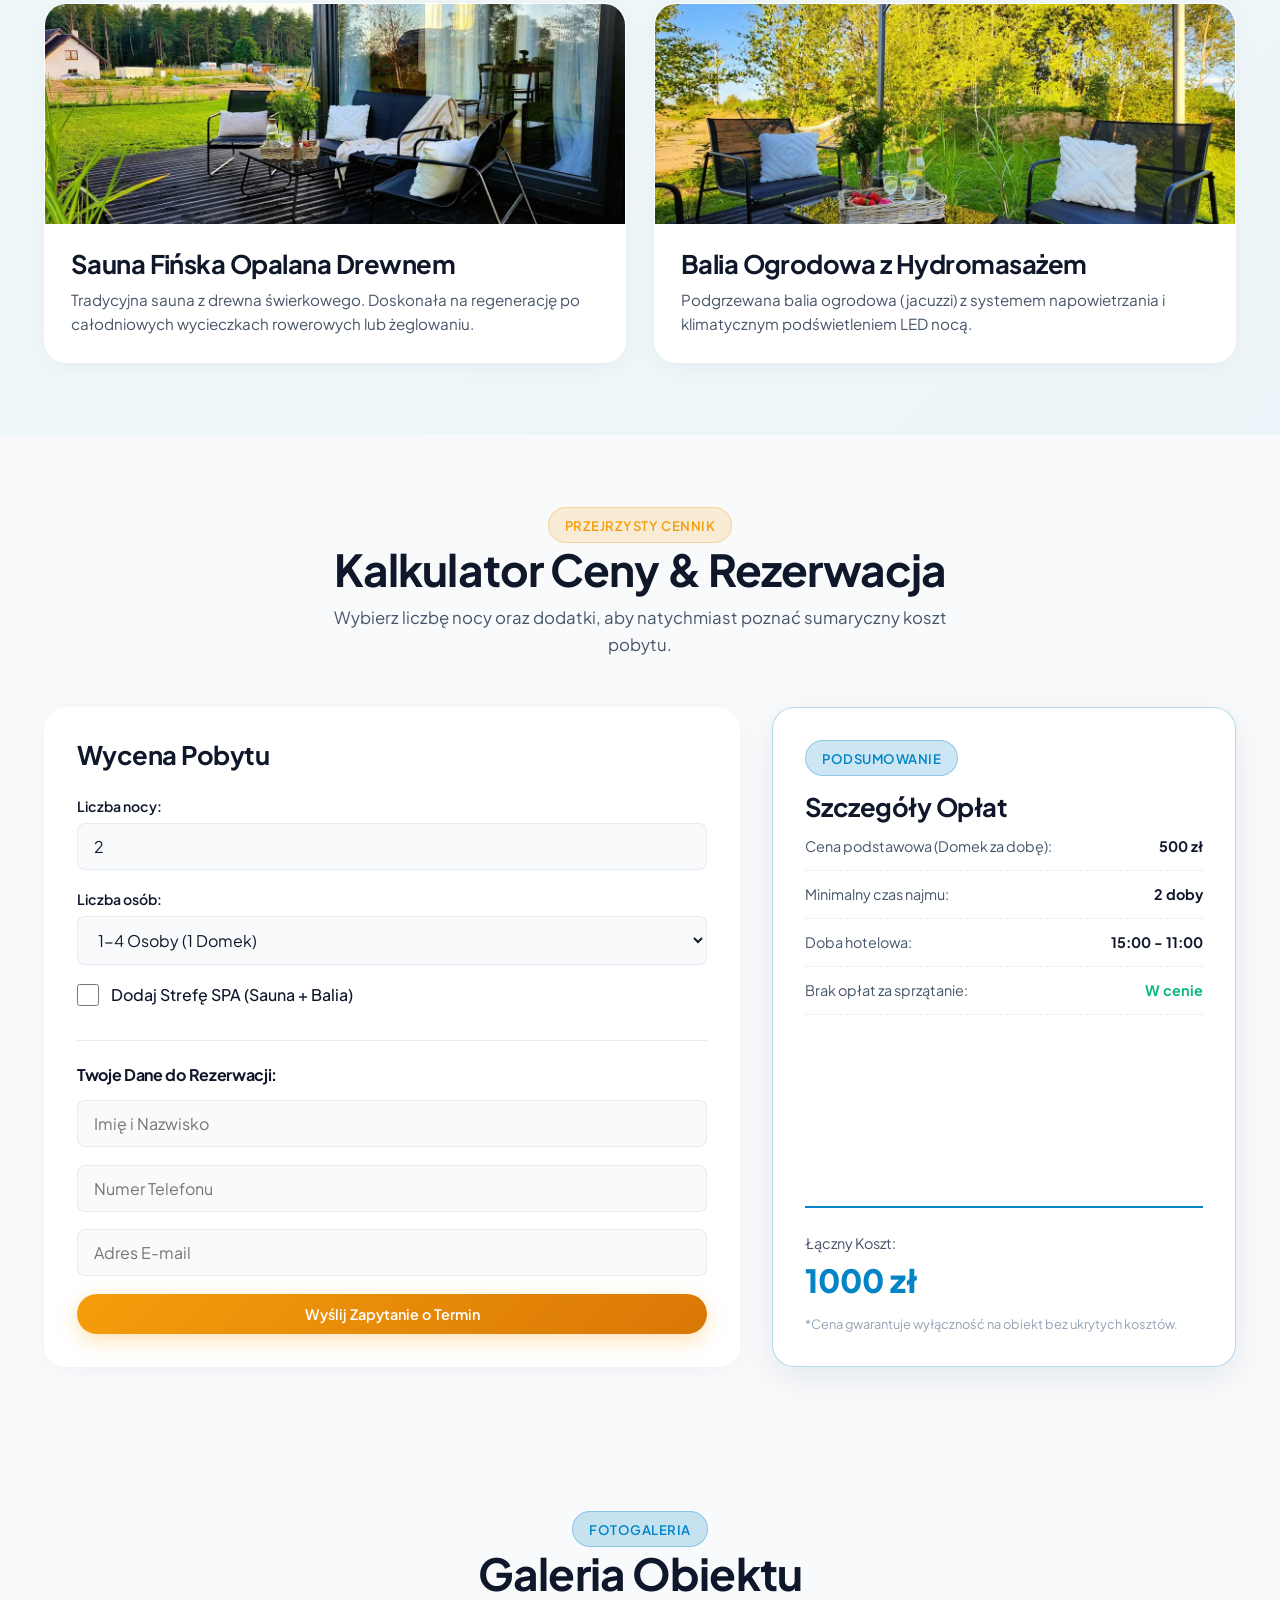
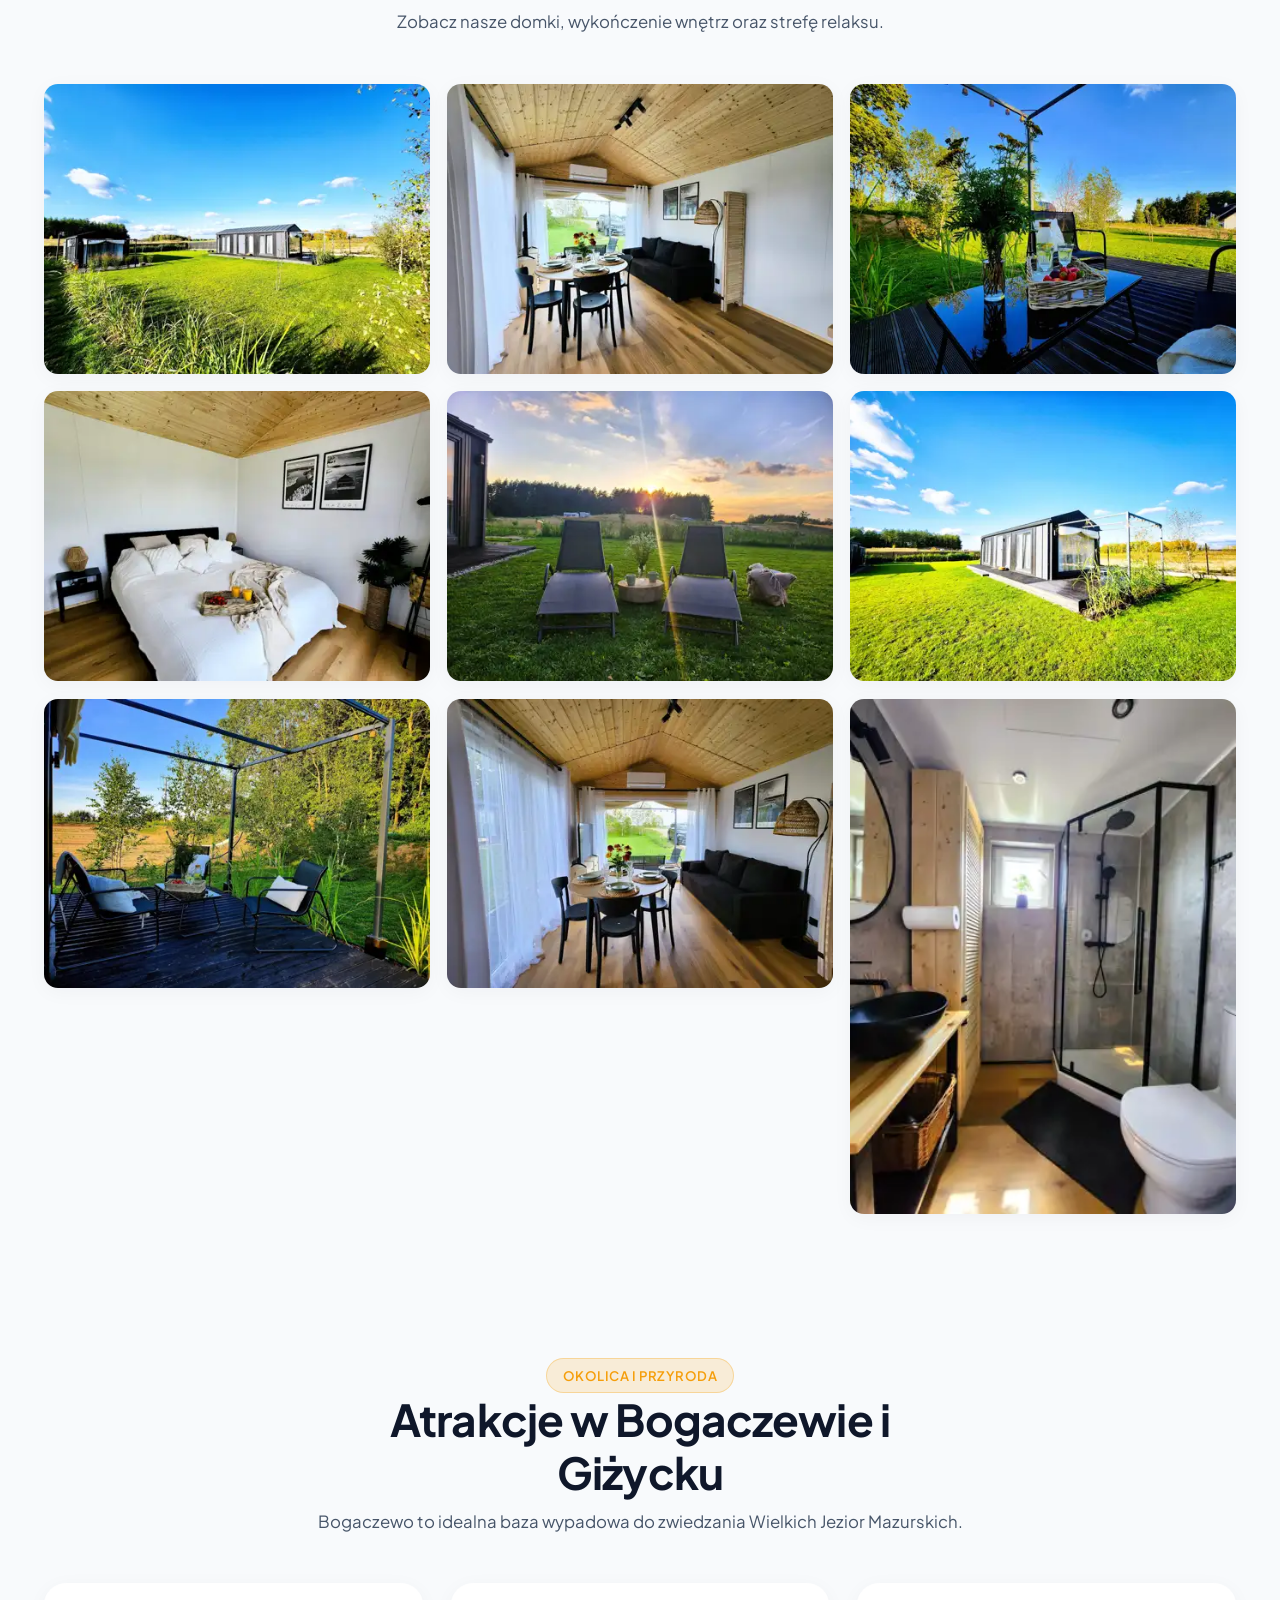
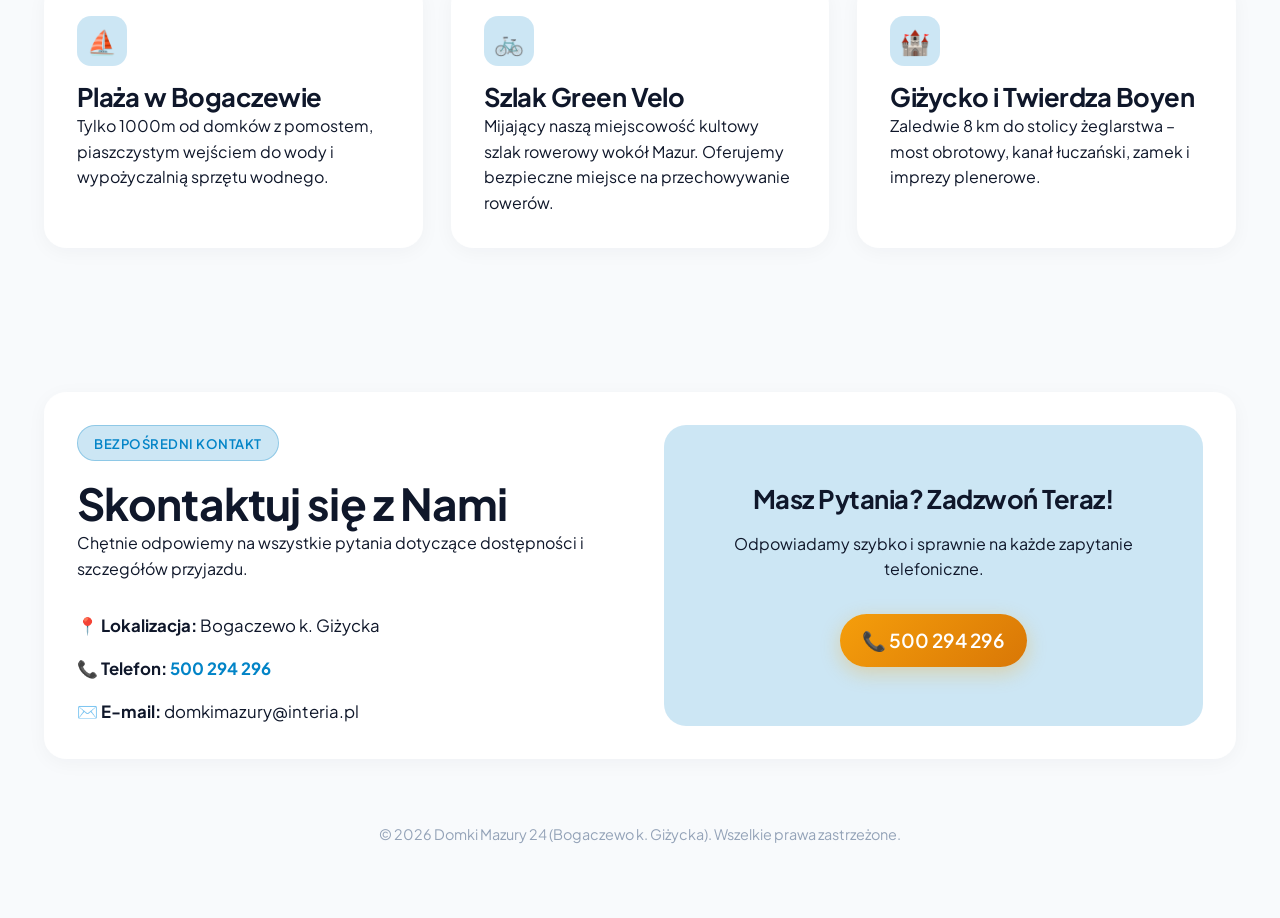
==== commit 170ae549: "Fix mobile menu display bug and eliminate all header text overlaps" ====
--- a/index.html
+++ b/index.html
@@ -45,28 +45,28 @@
     </header>
   </div>
 
-  <!-- Mobile Drawer Menu -->
+  <!-- Mobile Fullscreen Glass Drawer Menu -->
   <nav class="mobile-nav-overlay">
+    <button class="mobile-nav-close" aria-label="Zamknij menu">✕</button>
+
     <ul class="mobile-nav-links">
-      <li><a href="#home" data-i18n="nav-home">Strona Główna</a></li>
-      <li><a href="#domki" data-i18n="nav-cottages">Nasze Domki</a></li>
-      <li><a href="#spa" data-i18n="nav-spa">Sauna & Balia</a></li>
-      <li><a href="#cennik" data-i18n="nav-prices">Cennik & Rezerwacja</a></li>
-      <li><a href="#galeria" data-i18n="nav-gallery">Galeria Zdjęć</a></li>
-      <li><a href="#atrakcje" data-i18n="nav-attractions">Atrakcje Mazury</a></li>
-      <li><a href="#kontakt" data-i18n="nav-contact">Kontakt</a></li>
+      <li><a href="#home" data-i18n="nav-home">🏠 Strona Główna</a></li>
+      <li><a href="#domki" data-i18n="nav-cottages">🏡 Nasze Domki</a></li>
+      <li><a href="#spa" data-i18n="nav-spa">🔥 Sauna & Balia</a></li>
+      <li><a href="#cennik" data-i18n="nav-prices">💰 Cennik & Rezerwacja</a></li>
+      <li><a href="#galeria" data-i18n="nav-gallery">📸 Galeria Zdjęć</a></li>
+      <li><a href="#atrakcje" data-i18n="nav-attractions">⛵ Atrakcje Mazury</a></li>
+      <li><a href="#kontakt" data-i18n="nav-contact">📞 Kontakt</a></li>
     </ul>
 
-    <div style="margin-top: 1.5rem; display: flex; justify-content: space-between; align-items: center;">
+    <div style="display: flex; flex-direction: column; gap: 1rem; align-items: center;">
       <div class="lang-switch">
         <button class="lang-btn active" data-lang="pl">🇵🇱 PL</button>
         <button class="lang-btn" data-lang="en">🇬🇧 EN</button>
         <button class="lang-btn" data-lang="de">🇩🇪 DE</button>
       </div>
-    </div>
-
-    <div style="margin-top: auto; padding-top: 1.5rem;">
-      <a href="tel:500294296" class="btn btn-primary" style="width: 100%;">📞 500 294 296</a>
+
+      <a href="tel:500294296" class="btn btn-gold" style="width: 100%; font-size: 1.1rem;">📞 500 294 296</a>
     </div>
   </nav>
 
@@ -96,7 +96,7 @@
         <div class="hero-feature-item">🚲 Green Velo</div>
       </div>
 
-      <div style="display: flex; gap: 1rem; flex-wrap: wrap;">
+      <div style="display: flex; gap: 1rem; flex-wrap: wrap; margin-bottom: 2rem;">
         <a href="#cennik" class="btn btn-gold" data-i18n="hero-btn-calc">Oblicz Koszt Pobytu</a>
         <a href="#spa" class="btn btn-secondary" data-i18n="hero-btn-spa">Odkryj Strefę SPA</a>
       </div>
--- a/styles.css
+++ b/styles.css
@@ -1,30 +1,31 @@
 /* ==========================================================================
-   DOMKI MAZURY 24 - FLOATING GLASS CLOUD DESIGN SYSTEM
-   Ultra-modern, glassmorphism, floating pill cloud dock navigation
+   DOMKI MAZURY 24 - PERFECT FLOATING CLOUD DESIGN SYSTEM
+   Zero overlaps, bulletproof responsive layout, ultra-modern glassmorphism
    ========================================================================== */
 
 @import url('https://fonts.googleapis.com/css2?family=Plus+Jakarta+Sans:wght@300;400;500;600;700;800&family=Playfair+Display:ital,wght@0,600;0,700;1,400&display=swap');
 
 :root {
-  /* Color Tokens - Modern Luxury Nature */
+  /* Color Tokens */
   --bg-primary: #f8fafc;
   --bg-secondary: #ffffff;
-  --bg-glass: rgba(255, 255, 255, 0.78);
-  --bg-glass-card: rgba(255, 255, 255, 0.88);
+  --bg-glass: rgba(255, 255, 255, 0.88);
+  --bg-glass-card: rgba(255, 255, 255, 0.95);
   
   --primary: #0284c7;        /* Mazury Blue */
   --primary-hover: #0369a1;
-  --primary-glow: rgba(2, 132, 199, 0.22);
+  --primary-glow: rgba(2, 132, 199, 0.2);
+  --primary-light: rgba(2, 132, 199, 0.12);
   --accent: #10b981;         /* Forest Emerald */
-  --accent-gold: #f59e0b;    /* Warm Sunset Gold */
-  
-  --text-primary: #0f172a;   /* Deep Slate */
+  --accent-gold: #f59e0b;    /* Sunset Gold */
+  
+  --text-primary: #0f172a;
   --text-muted: #475569;
   --text-light: #94a3b8;
   --text-white: #ffffff;
   
   --border: rgba(226, 232, 240, 0.8);
-  --border-glass: rgba(255, 255, 255, 0.6);
+  --border-glass: rgba(255, 255, 255, 0.7);
   --border-highlight: rgba(2, 132, 199, 0.3);
   
   --radius-xs: 8px;
@@ -33,7 +34,7 @@
   --radius-lg: 32px;
   --radius-full: 9999px;
   
-  --shadow-cloud: 0 20px 50px rgba(15, 23, 42, 0.12), inset 0 1px 0 rgba(255, 255, 255, 0.8);
+  --shadow-cloud: 0 16px 40px rgba(15, 23, 42, 0.12), inset 0 1px 0 rgba(255, 255, 255, 0.9);
   --shadow-sm: 0 4px 20px rgba(15, 23, 42, 0.04);
   --shadow-md: 0 12px 36px rgba(15, 23, 42, 0.08);
   --shadow-lg: 0 24px 60px rgba(15, 23, 42, 0.14);
@@ -41,18 +42,19 @@
   --transition-fast: 0.2s cubic-bezier(0.4, 0, 0.2, 1);
   --transition-normal: 0.35s cubic-bezier(0.16, 1, 0.3, 1);
   
-  --header-height: 72px;
+  --header-height: 66px;
 }
 
 body.dark-theme {
   --bg-primary: #0b1329;
   --bg-secondary: #111c38;
-  --bg-glass: rgba(15, 23, 42, 0.82);
-  --bg-glass-card: rgba(23, 37, 71, 0.82);
+  --bg-glass: rgba(15, 23, 42, 0.9);
+  --bg-glass-card: rgba(23, 37, 71, 0.95);
   
   --primary: #38bdf8;
   --primary-hover: #7dd3fc;
-  --primary-glow: rgba(56, 189, 248, 0.3);
+  --primary-glow: rgba(56, 189, 248, 0.28);
+  --primary-light: rgba(56, 189, 248, 0.15);
   --accent: #34d399;
   --accent-gold: #fbbf24;
   
@@ -64,13 +66,13 @@
   --border-glass: rgba(255, 255, 255, 0.12);
   --border-highlight: rgba(56, 189, 248, 0.4);
   
-  --shadow-cloud: 0 20px 50px rgba(0, 0, 0, 0.5), inset 0 1px 0 rgba(255, 255, 255, 0.15);
+  --shadow-cloud: 0 16px 40px rgba(0, 0, 0, 0.5), inset 0 1px 0 rgba(255, 255, 255, 0.15);
   --shadow-sm: 0 4px 20px rgba(0, 0, 0, 0.3);
   --shadow-md: 0 12px 36px rgba(0, 0, 0, 0.45);
   --shadow-lg: 0 24px 60px rgba(0, 0, 0, 0.6);
 }
 
-/* Base & Reset */
+/* Base Reset */
 *, *::before, *::after {
   box-sizing: border-box;
   margin: 0;
@@ -126,9 +128,9 @@
   letter-spacing: -0.02em;
 }
 
-h1 { font-size: clamp(2.4rem, 5.5vw, 4.25rem); }
-h2 { font-size: clamp(1.8rem, 3.8vw, 2.8rem); }
-h3 { font-size: clamp(1.2rem, 2.2vw, 1.65rem); }
+h1 { font-size: clamp(2.2rem, 5vw, 4rem); }
+h2 { font-size: clamp(1.75rem, 3.5vw, 2.75rem); }
+h3 { font-size: clamp(1.15rem, 2vw, 1.6rem); }
 
 .gradient-text {
   background: linear-gradient(135deg, var(--primary) 0%, var(--accent) 100%);
@@ -149,7 +151,7 @@
   gap: 0.5rem;
   padding: 0.4rem 1rem;
   border-radius: var(--radius-full);
-  font-size: 0.85rem;
+  font-size: 0.82rem;
   font-weight: 600;
   letter-spacing: 0.04em;
   text-transform: uppercase;
@@ -171,11 +173,11 @@
   display: inline-flex;
   align-items: center;
   justify-content: center;
-  gap: 0.6rem;
-  padding: 0.75rem 1.5rem;
+  gap: 0.5rem;
+  padding: 0.7rem 1.4rem;
   border-radius: var(--radius-full);
   font-weight: 600;
-  font-size: 0.95rem;
+  font-size: 0.9rem;
   cursor: pointer;
   border: none;
   transition: all var(--transition-fast);
@@ -195,14 +197,14 @@
 }
 
 .btn-secondary {
-  background: var(--bg-glass-card);
-  color: var(--text-primary);
-  border: 1px solid var(--border);
+  background: rgba(255, 255, 255, 0.15);
+  color: #ffffff;
+  border: 1px solid rgba(255, 255, 255, 0.3);
   backdrop-filter: blur(12px);
 }
 
 .btn-secondary:hover {
-  border-color: var(--primary);
+  background: rgba(255, 255, 255, 0.25);
   transform: translateY(-2px);
 }
 
@@ -218,14 +220,14 @@
 }
 
 /* ==========================================================================
-   FLOATING CLOUD / PILL GLASSMORPHISM HEADER
+   FLOATING CLOUD / PILL GLASSMORPHISM HEADER (BULLETPROOF NO OVERLAP)
    ========================================================================== */
 .header-wrapper {
   position: fixed;
-  top: 1rem;
+  top: 0.85rem;
   left: 0;
   right: 0;
-  width: min(94%, 1160px);
+  width: min(94%, 1240px);
   margin: 0 auto;
   z-index: 1000;
 }
@@ -238,56 +240,66 @@
   border: 1px solid var(--border-glass);
   border-radius: var(--radius-full);
   box-shadow: var(--shadow-cloud);
-  padding: 0 1.5rem;
+  padding: 0 1.25rem;
   display: flex;
   align-items: center;
   justify-content: space-between;
-  transition: all var(--transition-normal);
+  gap: 1rem;
 }
 
 .brand {
   display: flex;
   align-items: center;
-  gap: 0.6rem;
-  font-size: 1.25rem;
+  gap: 0.5rem;
+  font-size: 1.15rem;
   font-weight: 800;
   letter-spacing: -0.03em;
-  white-space: nowrap;
+  flex-shrink: 0;
 }
 
 .brand-logo {
-  width: 36px;
-  height: 36px;
+  width: 32px;
+  height: 32px;
   border-radius: var(--radius-xs);
   object-fit: contain;
 }
 
+/* Desktop Navigation */
 .nav-desktop {
   display: flex;
   align-items: center;
-  gap: 1.25rem;
+  gap: 0.35rem;
   list-style: none;
+  flex-shrink: 1;
+  min-width: 0;
 }
 
 .nav-link {
   font-weight: 600;
-  font-size: 0.9rem;
+  font-size: 0.85rem;
   color: var(--text-muted);
-  transition: color var(--transition-fast);
-  padding: 0.4rem 0.6rem;
+  transition: all var(--transition-fast);
+  padding: 0.35rem 0.75rem;
   border-radius: var(--radius-full);
   white-space: nowrap;
 }
 
-.nav-link:hover, .nav-link.active {
+.nav-link:hover {
   color: var(--primary);
-  background: var(--primary-glow);
+  background: var(--primary-light);
+}
+
+.nav-link.active {
+  color: var(--primary);
+  background: var(--primary-light);
+  font-weight: 700;
 }
 
 .header-actions {
   display: flex;
   align-items: center;
-  gap: 0.75rem;
+  gap: 0.6rem;
+  flex-shrink: 0;
 }
 
 .lang-switch {
@@ -305,9 +317,9 @@
 .lang-btn {
   background: transparent;
   border: none;
-  padding: 3px 8px;
+  padding: 3px 7px;
   border-radius: var(--radius-full);
-  font-size: 0.8rem;
+  font-size: 0.75rem;
   font-weight: 600;
   color: var(--text-muted);
   cursor: pointer;
@@ -322,13 +334,13 @@
 .theme-btn {
   background: rgba(255, 255, 255, 0.4);
   border: 1px solid var(--border);
-  width: 36px;
-  height: 36px;
+  width: 34px;
+  height: 34px;
   border-radius: var(--radius-full);
   display: flex;
   align-items: center;
   justify-content: center;
-  font-size: 1rem;
+  font-size: 0.95rem;
   cursor: pointer;
   color: var(--text-primary);
   transition: all var(--transition-fast);
@@ -347,10 +359,80 @@
   display: none;
   background: transparent;
   border: none;
+  font-size: 1.4rem;
+  color: var(--text-primary);
+  cursor: pointer;
+  padding: 0.3rem;
+}
+
+/* Responsive Desktop Breakpoints */
+@media (max-width: 1080px) {
+  .nav-desktop, .pc-only {
+    display: none !important;
+  }
+  .menu-toggle {
+    display: block !important;
+  }
+}
+
+/* ==========================================================================
+   Full Surface Opaque Mobile Drawer Overlay (100% HIDDEN WHEN CLOSED)
+   ========================================================================== */
+.mobile-nav-overlay {
+  display: none !important; /* STRICTLY HIDDEN WHEN CLOSED */
+  position: fixed;
+  top: 0;
+  left: 0;
+  width: 100vw;
+  height: 100vh;
+  background: var(--bg-primary);
+  z-index: 9999;
+  padding: 4rem 2rem 2.5rem;
+  flex-direction: column;
+  justify-content: space-between;
+  box-shadow: var(--shadow-lg);
+}
+
+.mobile-nav-overlay.open {
+  display: flex !important; /* ONLY VISIBLE WHEN OPENED */
+}
+
+.mobile-nav-close {
+  position: absolute;
+  top: 1.5rem;
+  right: 1.5rem;
+  background: var(--bg-glass-card);
+  border: 1px solid var(--border);
+  width: 44px;
+  height: 44px;
+  border-radius: var(--radius-full);
   font-size: 1.5rem;
   color: var(--text-primary);
+  display: flex;
+  align-items: center;
+  justify-content: center;
   cursor: pointer;
-  padding: 0.4rem;
+  box-shadow: var(--shadow-sm);
+}
+
+.mobile-nav-links {
+  list-style: none;
+  display: flex;
+  flex-direction: column;
+  gap: 1.4rem;
+  text-align: center;
+  margin-top: 1rem;
+}
+
+.mobile-nav-links a {
+  font-size: 1.4rem;
+  font-weight: 700;
+  color: var(--text-primary);
+  transition: color var(--transition-fast);
+}
+
+.mobile-nav-links a:hover {
+  color: var(--primary);
 }
 
 /* ==========================================================================
@@ -358,8 +440,8 @@
    ========================================================================== */
 .hero {
   position: relative;
-  min-height: 95vh;
-  padding-top: calc(var(--header-height) + 4rem);
+  min-height: 90vh;
+  padding-top: calc(var(--header-height) + 3.5rem);
   padding-bottom: 5rem;
   display: flex;
   align-items: center;
@@ -399,8 +481,8 @@
   z-index: 2;
   background: linear-gradient(
     180deg,
-    rgba(15, 23, 42, 0.72) 0%,
-    rgba(15, 23, 42, 0.55) 50%,
+    rgba(15, 23, 42, 0.75) 0%,
+    rgba(15, 23, 42, 0.58) 50%,
     var(--bg-primary) 100%
   );
 }
@@ -409,39 +491,39 @@
   position: relative;
   z-index: 3;
   color: #ffffff;
-  max-width: 820px;
+  max-width: 800px;
 }
 
 .hero-title {
   color: #ffffff;
-  margin: 1.2rem 0;
+  margin: 1rem 0;
   text-shadow: 0 2px 20px rgba(0, 0, 0, 0.4);
 }
 
 .hero-subtitle {
-  font-size: clamp(1.05rem, 1.8vw, 1.3rem);
+  font-size: clamp(1rem, 1.6vw, 1.25rem);
   color: rgba(255, 255, 255, 0.9);
   margin-bottom: 2rem;
-  max-width: 660px;
+  max-width: 640px;
 }
 
 .hero-features {
   display: flex;
   flex-wrap: wrap;
-  gap: 1rem;
-  margin-bottom: 2.5rem;
+  gap: 0.75rem;
+  margin-bottom: 2.2rem;
 }
 
 .hero-feature-item {
   display: flex;
   align-items: center;
-  gap: 0.5rem;
+  gap: 0.4rem;
   background: rgba(255, 255, 255, 0.12);
   backdrop-filter: blur(12px);
-  padding: 0.5rem 1.1rem;
+  padding: 0.4rem 1rem;
   border-radius: var(--radius-full);
   border: 1px solid rgba(255, 255, 255, 0.2);
-  font-size: 0.9rem;
+  font-size: 0.85rem;
   font-weight: 500;
 }
 
@@ -449,33 +531,33 @@
    Sections & Cards
    ========================================================================== */
 .section {
-  padding: 5rem 0;
+  padding: 4.5rem 0;
   position: relative;
 }
 
 .section-header {
   text-align: center;
-  max-width: 680px;
-  margin: 0 auto 3.5rem;
+  max-width: 660px;
+  margin: 0 auto 3rem;
 }
 
 .section-header p {
   color: var(--text-muted);
-  font-size: 1.1rem;
-  margin-top: 0.75rem;
+  font-size: 1.05rem;
+  margin-top: 0.6rem;
 }
 
 .grid-3 {
   display: grid;
-  grid-template-columns: repeat(auto-fit, minmax(300px, 1fr));
-  gap: 2rem;
+  grid-template-columns: repeat(auto-fit, minmax(290px, 1fr));
+  gap: 1.75rem;
 }
 
 .card {
   background: var(--bg-glass-card);
   border: 1px solid var(--border-glass);
   border-radius: var(--radius-md);
-  padding: 2.2rem;
+  padding: 2rem;
   box-shadow: var(--shadow-sm);
   transition: all var(--transition-normal);
   position: relative;
@@ -483,34 +565,34 @@
 }
 
 .card:hover {
-  transform: translateY(-5px);
+  transform: translateY(-4px);
   box-shadow: var(--shadow-md);
   border-color: var(--border-highlight);
 }
 
 .card-icon {
-  width: 54px;
-  height: 54px;
+  width: 50px;
+  height: 50px;
   border-radius: var(--radius-sm);
   background: var(--primary-glow);
   color: var(--primary);
   display: flex;
   align-items: center;
   justify-content: center;
-  font-size: 1.6rem;
-  margin-bottom: 1.25rem;
+  font-size: 1.5rem;
+  margin-bottom: 1rem;
 }
 
 /* Cottages Showcase */
 .cottage-card {
   display: grid;
   grid-template-columns: 1fr 1fr;
-  gap: 2.5rem;
+  gap: 2rem;
   background: var(--bg-glass-card);
   border: 1px solid var(--border-glass);
   border-radius: var(--radius-lg);
   overflow: hidden;
-  margin-bottom: 2.5rem;
+  margin-bottom: 2.2rem;
   box-shadow: var(--shadow-md);
 }
 
@@ -523,7 +605,7 @@
 
 .cottage-gallery {
   position: relative;
-  min-height: 360px;
+  min-height: 340px;
 }
 
 .cottage-img-main {
@@ -536,12 +618,12 @@
 @media (max-width: 992px) {
   .cottage-img-main {
     border-radius: var(--radius-lg) var(--radius-lg) 0 0;
-    max-height: 300px;
+    max-height: 280px;
   }
 }
 
 .cottage-content {
-  padding: 2.5rem 2rem;
+  padding: 2.2rem 1.8rem;
   display: flex;
   flex-direction: column;
   justify-content: center;
@@ -550,21 +632,21 @@
 .amenities-grid {
   display: grid;
   grid-template-columns: repeat(2, 1fr);
-  gap: 0.8rem;
-  margin: 1.5rem 0;
+  gap: 0.75rem;
+  margin: 1.25rem 0;
 }
 
 .amenity-item {
   display: flex;
   align-items: center;
-  gap: 0.5rem;
+  gap: 0.4rem;
   color: var(--text-muted);
-  font-size: 0.9rem;
+  font-size: 0.88rem;
 }
 
 .amenity-icon {
   color: var(--accent);
-  font-size: 1rem;
+  font-size: 0.95rem;
 }
 
 /* SPA & Wellness */
@@ -575,8 +657,8 @@
 
 .spa-grid {
   display: grid;
-  grid-template-columns: repeat(auto-fit, minmax(320px, 1fr));
-  gap: 2rem;
+  grid-template-columns: repeat(auto-fit, minmax(300px, 1fr));
+  gap: 1.75rem;
 }
 
 .spa-card {
@@ -594,19 +676,19 @@
 
 .spa-img {
   width: 100%;
-  height: 230px;
+  height: 220px;
   object-fit: cover;
 }
 
 .spa-body {
-  padding: 1.8rem;
+  padding: 1.6rem;
 }
 
 /* Booking & Calculator */
 .booking-grid {
   display: grid;
   grid-template-columns: 1.2fr 0.8fr;
-  gap: 2.5rem;
+  gap: 2rem;
 }
 
 @media (max-width: 992px) {
@@ -616,20 +698,20 @@
 }
 
 .form-group {
-  margin-bottom: 1.2rem;
+  margin-bottom: 1.1rem;
 }
 
 .form-label {
   display: block;
   font-weight: 600;
-  font-size: 0.9rem;
-  margin-bottom: 0.4rem;
+  font-size: 0.88rem;
+  margin-bottom: 0.35rem;
   color: var(--text-primary);
 }
 
 .form-input, .form-select {
   width: 100%;
-  padding: 0.8rem 1.1rem;
+  padding: 0.75rem 1rem;
   border-radius: var(--radius-xs);
   border: 1px solid var(--border);
   background: var(--bg-primary);
@@ -647,7 +729,7 @@
   background: var(--bg-glass-card);
   border: 1px solid var(--border-highlight);
   border-radius: var(--radius-md);
-  padding: 2.2rem;
+  padding: 2rem;
   box-shadow: var(--shadow-md);
   display: flex;
   flex-direction: column;
@@ -657,27 +739,27 @@
 .summary-row {
   display: flex;
   justify-content: space-between;
-  padding: 0.8rem 0;
+  padding: 0.75rem 0;
   border-bottom: 1px dashed var(--border);
   color: var(--text-muted);
-  font-size: 0.95rem;
+  font-size: 0.9rem;
 }
 
 .summary-total {
-  font-size: 2.2rem;
+  font-size: 2rem;
   font-weight: 800;
   color: var(--primary);
 }
 
 /* Gallery Masonry */
 .gallery-masonry {
-  columns: 3 280px;
-  column-gap: 1.25rem;
+  columns: 3 260px;
+  column-gap: 1.1rem;
 }
 
 .gallery-masonry-item {
   break-inside: avoid;
-  margin-bottom: 1.25rem;
+  margin-bottom: 1.1rem;
   border-radius: var(--radius-sm);
   overflow: hidden;
   position: relative;
@@ -702,7 +784,7 @@
   height: 100%;
   background: rgba(15, 23, 42, 0.95);
   backdrop-filter: blur(20px);
-  z-index: 2000;
+  z-index: 4000;
   display: flex;
   align-items: center;
   justify-content: center;
@@ -728,47 +810,10 @@
   top: 2rem;
   right: 2rem;
   color: #ffffff;
-  font-size: 2.5rem;
+  font-size: 2.2rem;
   cursor: pointer;
   background: transparent;
   border: none;
-}
-
-/* Mobile Drawer Overlay */
-.mobile-nav-overlay {
-  position: fixed;
-  top: 5rem;
-  right: -100%;
-  width: min(85%, 340px);
-  height: calc(100vh - 6rem);
-  background: var(--bg-glass-card);
-  backdrop-filter: blur(24px);
-  z-index: 1050;
-  padding: 2.5rem 2rem;
-  display: flex;
-  flex-direction: column;
-  justify-content: space-between;
-  transition: right var(--transition-normal);
-  border: 1px solid var(--border-glass);
-  border-radius: var(--radius-md) 0 0 var(--radius-md);
-  box-shadow: var(--shadow-lg);
-}
-
-.mobile-nav-overlay.open {
-  right: 0;
-}
-
-.mobile-nav-links {
-  list-style: none;
-  display: flex;
-  flex-direction: column;
-  gap: 1.25rem;
-}
-
-.mobile-nav-links a {
-  font-size: 1.15rem;
-  font-weight: 600;
-  color: var(--text-primary);
 }
 
 .mobile-cta-bar {
@@ -780,23 +825,20 @@
   background: var(--bg-glass);
   backdrop-filter: blur(20px);
   border-top: 1px solid var(--border);
-  padding: 0.75rem 1rem;
-  z-index: 999;
-}
-
-@media (max-width: 900px) {
-  .nav-desktop, .pc-only {
-    display: none !important;
-  }
-  .menu-toggle {
-    display: block;
-  }
+  padding: 0.6rem 1rem;
+  z-index: 900;
+}
+
+@media (max-width: 1080px) {
   .mobile-cta-bar {
     display: flex;
-    gap: 0.75rem;
+    gap: 0.6rem;
   }
   body {
-    padding-bottom: 65px;
+    padding-bottom: 75px;
+  }
+  .hero {
+    padding-bottom: 7rem;
   }
 }
 
@@ -807,11 +849,11 @@
   right: 2rem;
   background: var(--accent);
   color: #ffffff;
-  padding: 0.9rem 1.6rem;
+  padding: 0.8rem 1.5rem;
   border-radius: var(--radius-sm);
   box-shadow: var(--shadow-lg);
   font-weight: 600;
-  z-index: 3000;
+  z-index: 5000;
   transform: translateY(100px);
   opacity: 0;
   transition: all var(--transition-bounce);
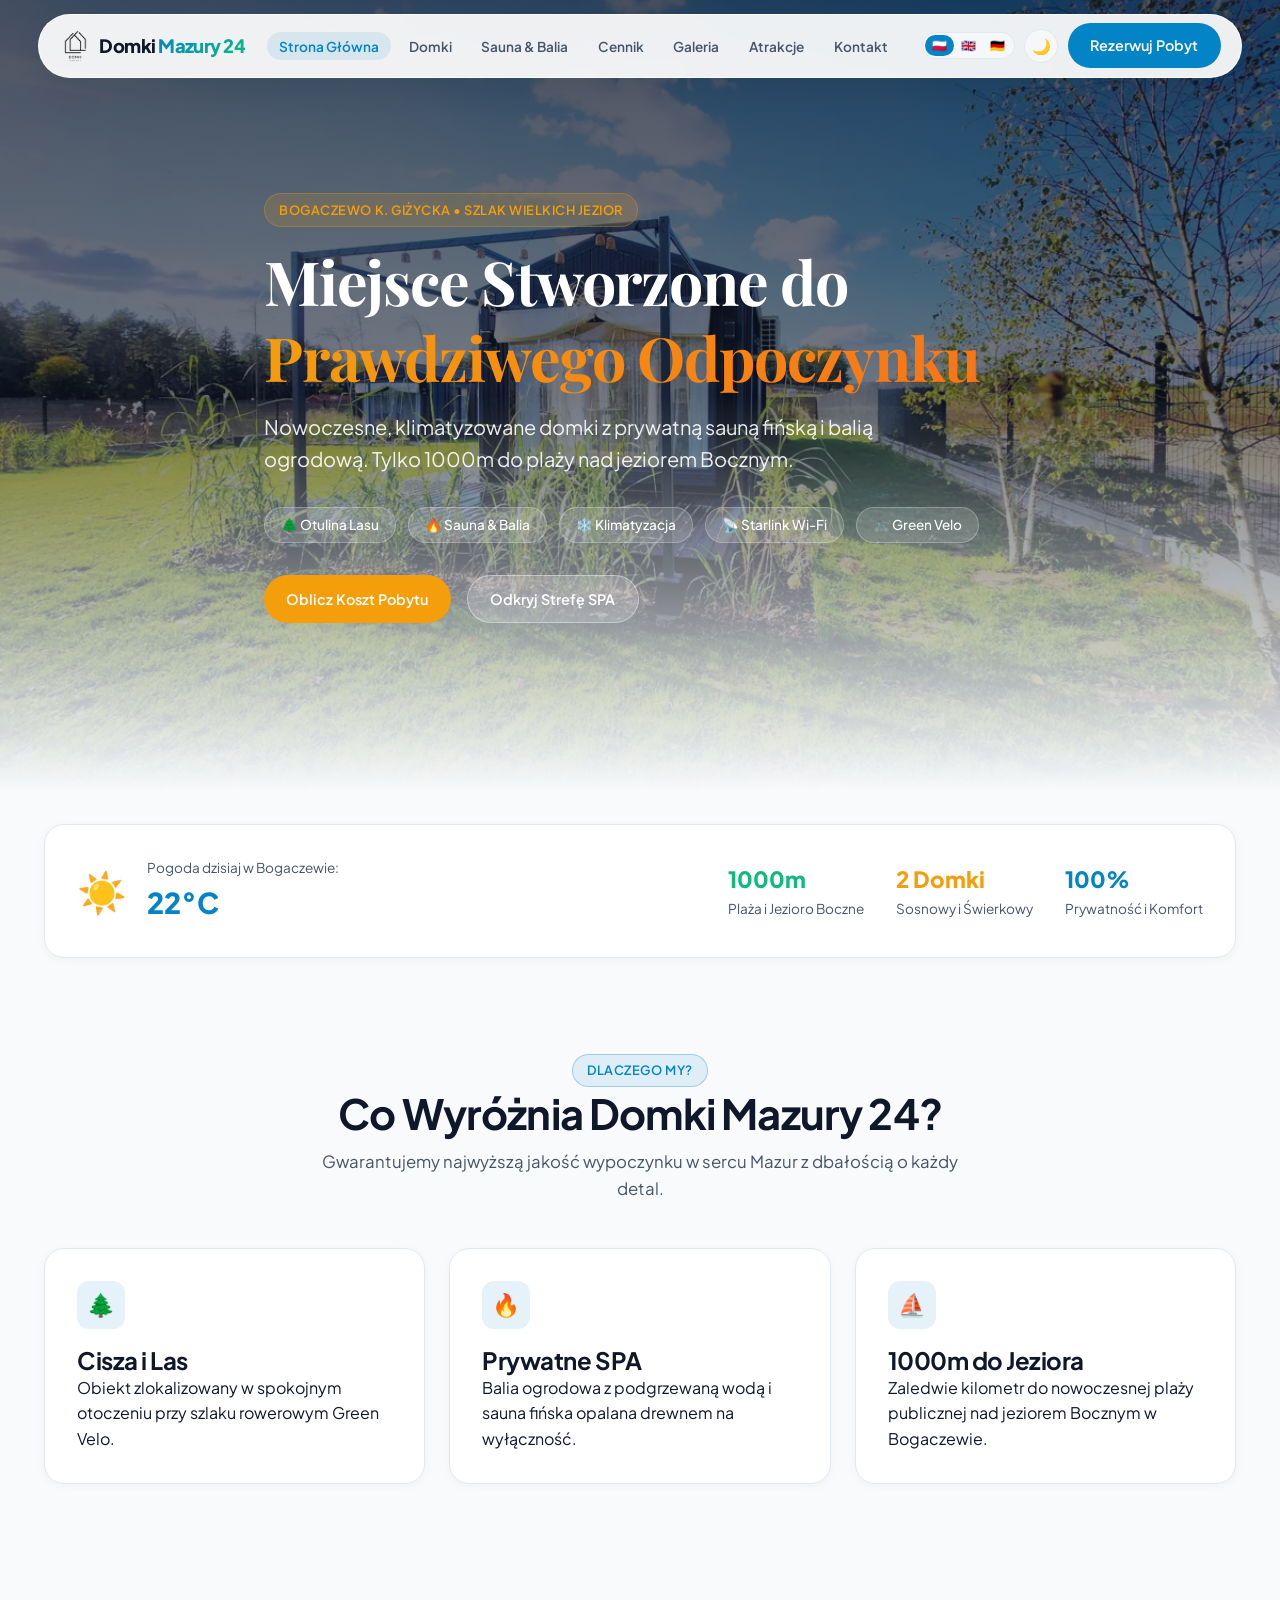
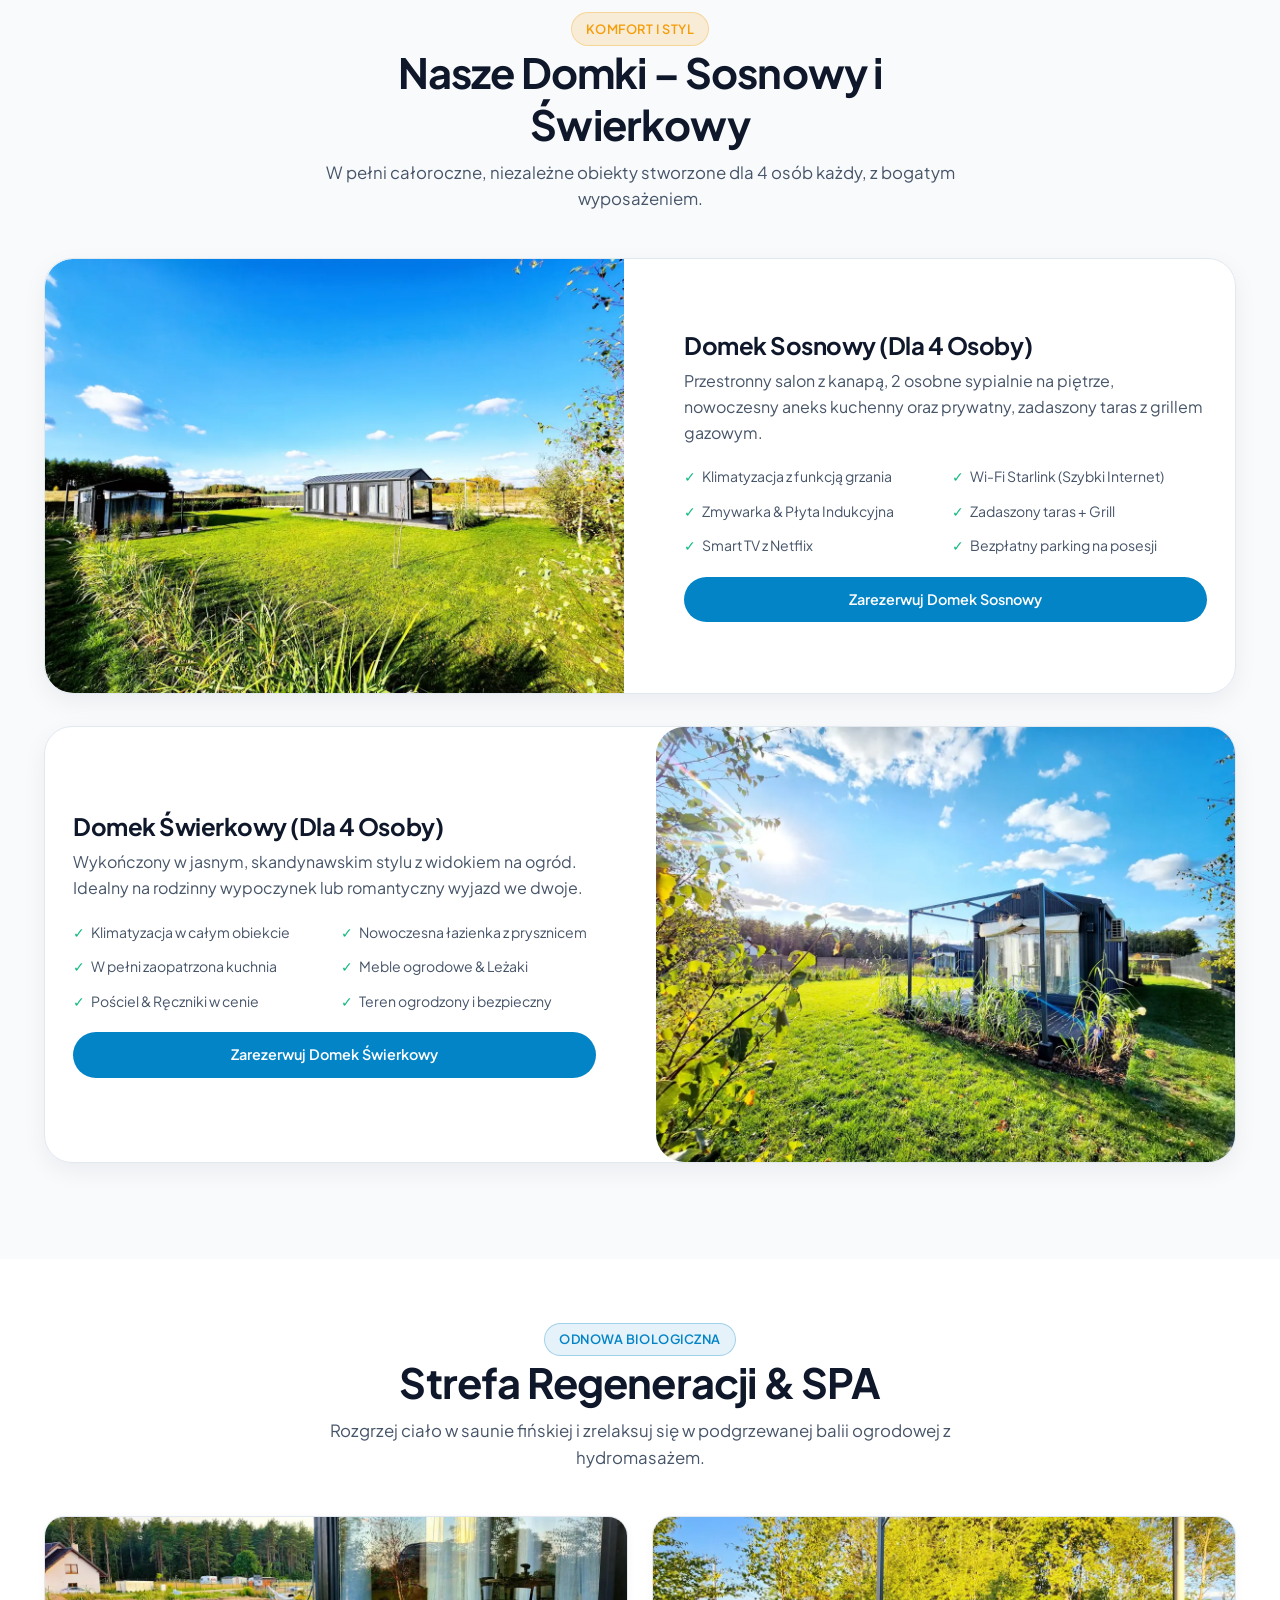
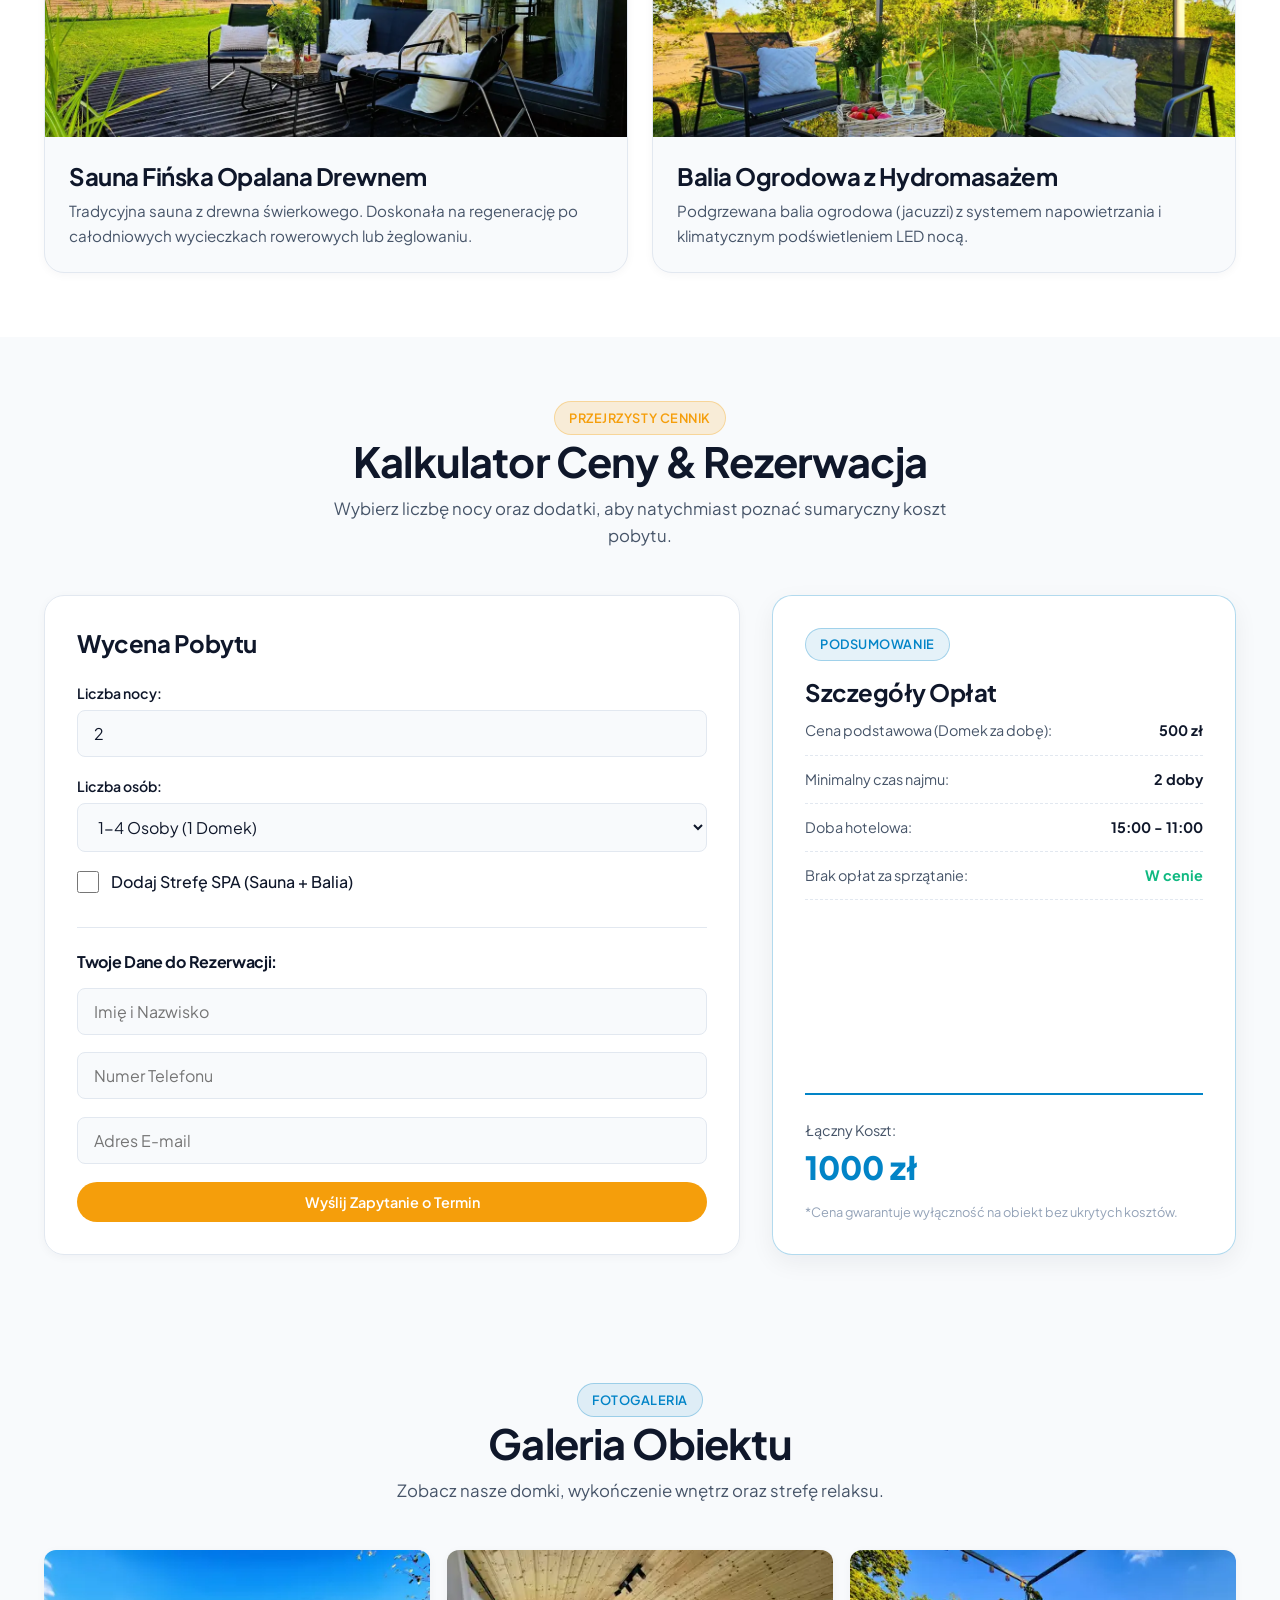
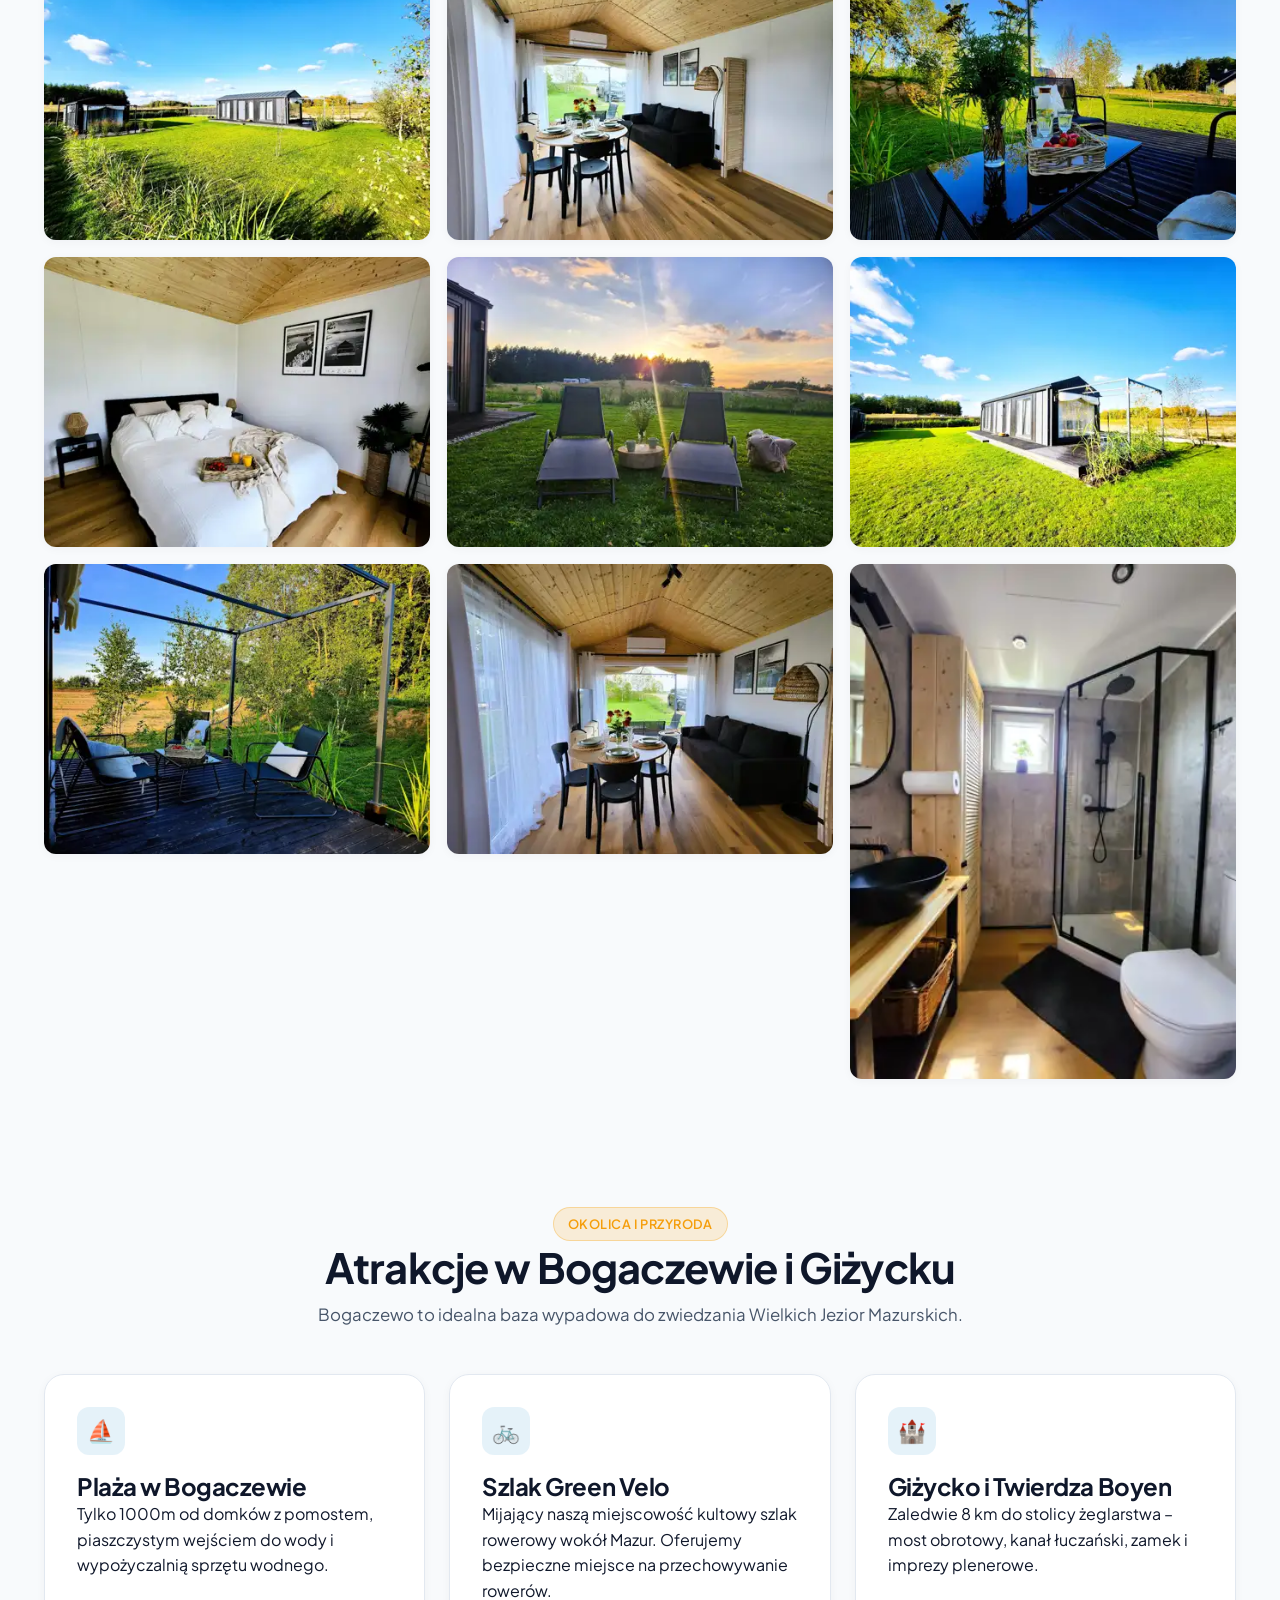
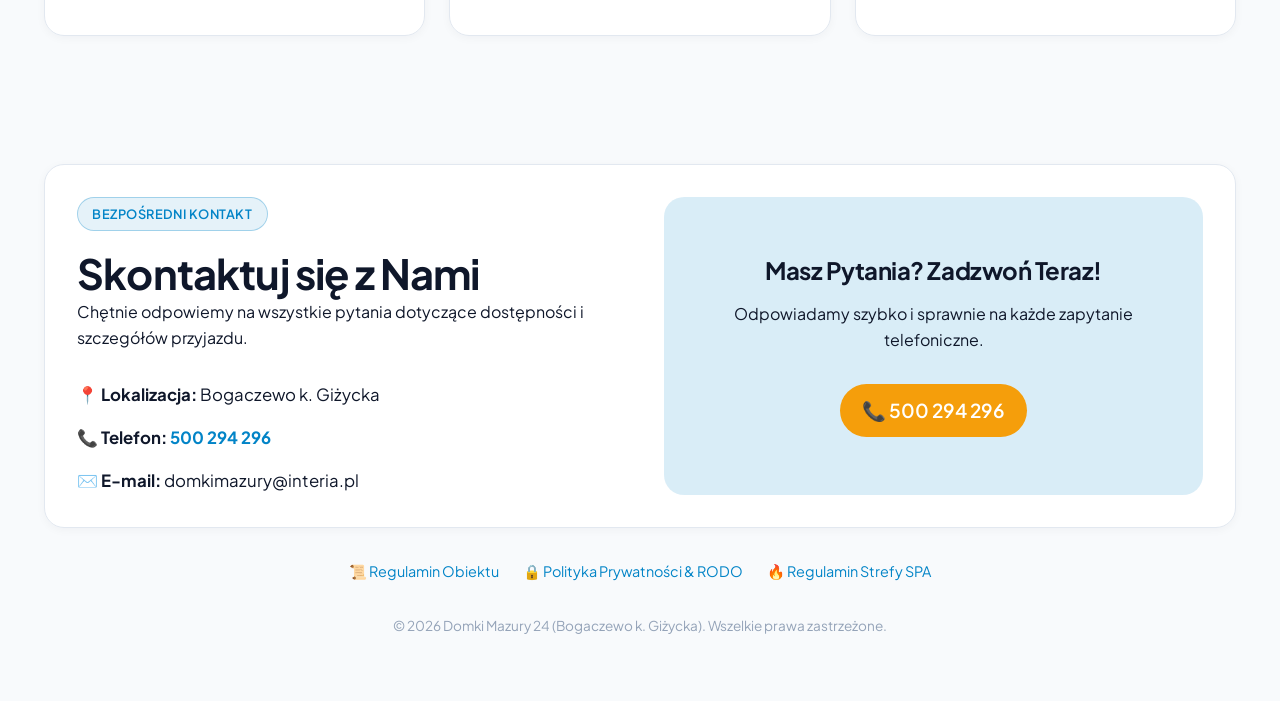
==== commit 944dafd4: "Add legal subpages (Regulamin, RODO/Cookies, Regulamin SPA) and optimize CSS for smooth 60fps perfor" ====
--- a/index.html
+++ b/index.html
@@ -57,6 +57,8 @@
       <li><a href="#galeria" data-i18n="nav-gallery">📸 Galeria Zdjęć</a></li>
       <li><a href="#atrakcje" data-i18n="nav-attractions">⛵ Atrakcje Mazury</a></li>
       <li><a href="#kontakt" data-i18n="nav-contact">📞 Kontakt</a></li>
+      <li><a href="regulamin.html" style="font-size: 1rem; color: var(--primary);">📜 Regulamin Obiektu</a></li>
+      <li><a href="polityka-prywatnosci.html" style="font-size: 1rem; color: var(--primary);">🔒 RODO & Cookies</a></li>
     </ul>
 
     <div style="display: flex; flex-direction: column; gap: 1rem; align-items: center;">
@@ -412,7 +414,14 @@
         </div>
       </div>
 
-      <div style="text-align: center; margin-top: 4rem; color: var(--text-light); font-size: 0.9rem;">
+      <!-- Footer Links & Legal Subpages -->
+      <div style="display: flex; justify-content: center; gap: 1.5rem; flex-wrap: wrap; margin-top: 2rem; font-size: 0.9rem; color: var(--text-muted);">
+        <a href="regulamin.html" style="color: var(--primary);">📜 Regulamin Obiektu</a>
+        <a href="polityka-prywatnosci.html" style="color: var(--primary);">🔒 Polityka Prywatności & RODO</a>
+        <a href="regulamin-spa.html" style="color: var(--primary);">🔥 Regulamin Strefy SPA</a>
+      </div>
+
+      <div style="text-align: center; margin-top: 2rem; color: var(--text-light); font-size: 0.85rem;">
         © 2026 Domki Mazury 24 (Bogaczewo k. Giżycka). Wszelkie prawa zastrzeżone.
       </div>
     </div>
--- a/styles.css
+++ b/styles.css
@@ -1,6 +1,6 @@
 /* ==========================================================================
-   DOMKI MAZURY 24 - PERFECT FLOATING CLOUD DESIGN SYSTEM
-   Zero overlaps, bulletproof responsive layout, ultra-modern glassmorphism
+   DOMKI MAZURY 24 - ULTRA FAST & LIGHTWEIGHT PERFORMANCE CSS
+   Zero GPU stutter, smooth 60fps scrolling, clean glassmorphic cloud header
    ========================================================================== */
 
 @import url('https://fonts.googleapis.com/css2?family=Plus+Jakarta+Sans:wght@300;400;500;600;700;800&family=Playfair+Display:ital,wght@0,600;0,700;1,400&display=swap');
@@ -9,13 +9,13 @@
   /* Color Tokens */
   --bg-primary: #f8fafc;
   --bg-secondary: #ffffff;
-  --bg-glass: rgba(255, 255, 255, 0.88);
-  --bg-glass-card: rgba(255, 255, 255, 0.95);
+  --bg-glass: rgba(255, 255, 255, 0.92);
+  --bg-glass-card: rgba(255, 255, 255, 0.96);
   
   --primary: #0284c7;        /* Mazury Blue */
   --primary-hover: #0369a1;
-  --primary-glow: rgba(2, 132, 199, 0.2);
-  --primary-light: rgba(2, 132, 199, 0.12);
+  --primary-glow: rgba(2, 132, 199, 0.15);
+  --primary-light: rgba(2, 132, 199, 0.1);
   --accent: #10b981;         /* Forest Emerald */
   --accent-gold: #f59e0b;    /* Sunset Gold */
   
@@ -24,37 +24,37 @@
   --text-light: #94a3b8;
   --text-white: #ffffff;
   
-  --border: rgba(226, 232, 240, 0.8);
-  --border-glass: rgba(255, 255, 255, 0.7);
+  --border: #e2e8f0;
+  --border-glass: rgba(255, 255, 255, 0.8);
   --border-highlight: rgba(2, 132, 199, 0.3);
   
   --radius-xs: 8px;
-  --radius-sm: 14px;
-  --radius-md: 22px;
-  --radius-lg: 32px;
+  --radius-sm: 12px;
+  --radius-md: 20px;
+  --radius-lg: 28px;
   --radius-full: 9999px;
   
-  --shadow-cloud: 0 16px 40px rgba(15, 23, 42, 0.12), inset 0 1px 0 rgba(255, 255, 255, 0.9);
-  --shadow-sm: 0 4px 20px rgba(15, 23, 42, 0.04);
-  --shadow-md: 0 12px 36px rgba(15, 23, 42, 0.08);
-  --shadow-lg: 0 24px 60px rgba(15, 23, 42, 0.14);
-  
-  --transition-fast: 0.2s cubic-bezier(0.4, 0, 0.2, 1);
-  --transition-normal: 0.35s cubic-bezier(0.16, 1, 0.3, 1);
-  
-  --header-height: 66px;
+  --shadow-cloud: 0 10px 30px rgba(15, 23, 42, 0.08);
+  --shadow-sm: 0 2px 10px rgba(15, 23, 42, 0.04);
+  --shadow-md: 0 8px 24px rgba(15, 23, 42, 0.06);
+  --shadow-lg: 0 16px 40px rgba(15, 23, 42, 0.1);
+  
+  --transition-fast: 0.15s ease;
+  --transition-normal: 0.25s ease;
+  
+  --header-height: 64px;
 }
 
 body.dark-theme {
   --bg-primary: #0b1329;
   --bg-secondary: #111c38;
-  --bg-glass: rgba(15, 23, 42, 0.9);
-  --bg-glass-card: rgba(23, 37, 71, 0.95);
+  --bg-glass: rgba(17, 28, 56, 0.94);
+  --bg-glass-card: rgba(23, 37, 71, 0.96);
   
   --primary: #38bdf8;
   --primary-hover: #7dd3fc;
-  --primary-glow: rgba(56, 189, 248, 0.28);
-  --primary-light: rgba(56, 189, 248, 0.15);
+  --primary-glow: rgba(56, 189, 248, 0.2);
+  --primary-light: rgba(56, 189, 248, 0.12);
   --accent: #34d399;
   --accent-gold: #fbbf24;
   
@@ -62,14 +62,14 @@
   --text-muted: #cbd5e1;
   --text-light: #64748b;
   
-  --border: rgba(51, 65, 85, 0.6);
-  --border-glass: rgba(255, 255, 255, 0.12);
-  --border-highlight: rgba(56, 189, 248, 0.4);
-  
-  --shadow-cloud: 0 16px 40px rgba(0, 0, 0, 0.5), inset 0 1px 0 rgba(255, 255, 255, 0.15);
-  --shadow-sm: 0 4px 20px rgba(0, 0, 0, 0.3);
-  --shadow-md: 0 12px 36px rgba(0, 0, 0, 0.45);
-  --shadow-lg: 0 24px 60px rgba(0, 0, 0, 0.6);
+  --border: #1e293b;
+  --border-glass: rgba(255, 255, 255, 0.1);
+  --border-highlight: rgba(56, 189, 248, 0.3);
+  
+  --shadow-cloud: 0 10px 30px rgba(0, 0, 0, 0.4);
+  --shadow-sm: 0 2px 10px rgba(0, 0, 0, 0.2);
+  --shadow-md: 0 8px 24px rgba(0, 0, 0, 0.35);
+  --shadow-lg: 0 16px 40px rgba(0, 0, 0, 0.5);
 }
 
 /* Base Reset */
@@ -91,7 +91,6 @@
   color: var(--text-primary);
   line-height: 1.6;
   overflow-x: hidden;
-  transition: background-color var(--transition-normal), color var(--transition-normal);
 }
 
 a {
@@ -124,13 +123,13 @@
 
 h1, h2, h3, h4 {
   font-weight: 700;
-  line-height: 1.2;
+  line-height: 1.25;
   letter-spacing: -0.02em;
 }
 
-h1 { font-size: clamp(2.2rem, 5vw, 4rem); }
-h2 { font-size: clamp(1.75rem, 3.5vw, 2.75rem); }
-h3 { font-size: clamp(1.15rem, 2vw, 1.6rem); }
+h1 { font-size: clamp(2.2rem, 5vw, 3.8rem); }
+h2 { font-size: clamp(1.75rem, 3.5vw, 2.6rem); }
+h3 { font-size: clamp(1.15rem, 2vw, 1.5rem); }
 
 .gradient-text {
   background: linear-gradient(135deg, var(--primary) 0%, var(--accent) 100%);
@@ -149,16 +148,16 @@
   display: inline-flex;
   align-items: center;
   gap: 0.5rem;
-  padding: 0.4rem 1rem;
+  padding: 0.35rem 0.9rem;
   border-radius: var(--radius-full);
-  font-size: 0.82rem;
+  font-size: 0.8rem;
   font-weight: 600;
   letter-spacing: 0.04em;
   text-transform: uppercase;
 }
 
 .badge-primary {
-  background: var(--primary-glow);
+  background: var(--primary-light);
   color: var(--primary);
   border: 1px solid var(--border-highlight);
 }
@@ -180,47 +179,44 @@
   font-size: 0.9rem;
   cursor: pointer;
   border: none;
-  transition: all var(--transition-fast);
+  transition: background var(--transition-fast), transform var(--transition-fast);
   text-align: center;
   white-space: nowrap;
 }
 
 .btn-primary {
-  background: linear-gradient(135deg, var(--primary) 0%, var(--primary-hover) 100%);
+  background: var(--primary);
   color: #ffffff;
-  box-shadow: 0 6px 20px var(--primary-glow);
 }
 
 .btn-primary:hover {
-  transform: translateY(-2px);
-  box-shadow: 0 10px 28px var(--primary-glow);
+  background: var(--primary-hover);
+  transform: translateY(-1px);
 }
 
 .btn-secondary {
-  background: rgba(255, 255, 255, 0.15);
+  background: rgba(255, 255, 255, 0.2);
   color: #ffffff;
-  border: 1px solid rgba(255, 255, 255, 0.3);
-  backdrop-filter: blur(12px);
+  border: 1px solid rgba(255, 255, 255, 0.4);
 }
 
 .btn-secondary:hover {
-  background: rgba(255, 255, 255, 0.25);
-  transform: translateY(-2px);
+  background: rgba(255, 255, 255, 0.3);
+  transform: translateY(-1px);
 }
 
 .btn-gold {
-  background: linear-gradient(135deg, #f59e0b 0%, #d97706 100%);
+  background: #f59e0b;
   color: #ffffff;
-  box-shadow: 0 6px 20px rgba(245, 158, 11, 0.3);
 }
 
 .btn-gold:hover {
-  transform: translateY(-2px);
-  box-shadow: 0 10px 28px rgba(245, 158, 11, 0.4);
+  background: #d97706;
+  transform: translateY(-1px);
 }
 
 /* ==========================================================================
-   FLOATING CLOUD / PILL GLASSMORPHISM HEADER (BULLETPROOF NO OVERLAP)
+   LIGHTWEIGHT FLOATING CLOUD DOCK HEADER
    ========================================================================== */
 .header-wrapper {
   position: fixed;
@@ -235,8 +231,8 @@
 .header-cloud {
   height: var(--header-height);
   background: var(--bg-glass);
-  backdrop-filter: blur(24px) saturate(180%);
-  -webkit-backdrop-filter: blur(24px) saturate(180%);
+  backdrop-filter: blur(8px);
+  -webkit-backdrop-filter: blur(8px);
   border: 1px solid var(--border-glass);
   border-radius: var(--radius-full);
   box-shadow: var(--shadow-cloud);
@@ -278,23 +274,17 @@
   font-weight: 600;
   font-size: 0.85rem;
   color: var(--text-muted);
-  transition: all var(--transition-fast);
+  transition: color var(--transition-fast), background var(--transition-fast);
   padding: 0.35rem 0.75rem;
   border-radius: var(--radius-full);
   white-space: nowrap;
 }
 
-.nav-link:hover {
+.nav-link:hover, .nav-link.active {
   color: var(--primary);
   background: var(--primary-light);
 }
 
-.nav-link.active {
-  color: var(--primary);
-  background: var(--primary-light);
-  font-weight: 700;
-}
-
 .header-actions {
   display: flex;
   align-items: center;
@@ -304,14 +294,14 @@
 
 .lang-switch {
   display: flex;
-  background: rgba(255, 255, 255, 0.4);
+  background: rgba(255, 255, 255, 0.5);
   border: 1px solid var(--border);
   border-radius: var(--radius-full);
   padding: 2px;
 }
 
 body.dark-theme .lang-switch {
-  background: rgba(0, 0, 0, 0.3);
+  background: rgba(0, 0, 0, 0.4);
 }
 
 .lang-btn {
@@ -323,7 +313,6 @@
   font-weight: 600;
   color: var(--text-muted);
   cursor: pointer;
-  transition: all var(--transition-fast);
 }
 
 .lang-btn.active {
@@ -332,7 +321,7 @@
 }
 
 .theme-btn {
-  background: rgba(255, 255, 255, 0.4);
+  background: rgba(255, 255, 255, 0.5);
   border: 1px solid var(--border);
   width: 34px;
   height: 34px;
@@ -343,16 +332,10 @@
   font-size: 0.95rem;
   cursor: pointer;
   color: var(--text-primary);
-  transition: all var(--transition-fast);
 }
 
 body.dark-theme .theme-btn {
-  background: rgba(0, 0, 0, 0.3);
-}
-
-.theme-btn:hover {
-  transform: rotate(15deg);
-  border-color: var(--primary);
+  background: rgba(0, 0, 0, 0.4);
 }
 
 .menu-toggle {
@@ -365,7 +348,6 @@
   padding: 0.3rem;
 }
 
-/* Responsive Desktop Breakpoints */
 @media (max-width: 1080px) {
   .nav-desktop, .pc-only {
     display: none !important;
@@ -376,16 +358,16 @@
 }
 
 /* ==========================================================================
-   Full Surface Opaque Mobile Drawer Overlay (100% HIDDEN WHEN CLOSED)
+   FULL OPAQUE MOBILE DRAWER MENU (ZERO OVERLAP OR BLEED)
    ========================================================================== */
 .mobile-nav-overlay {
-  display: none !important; /* STRICTLY HIDDEN WHEN CLOSED */
+  display: none !important;
   position: fixed;
   top: 0;
   left: 0;
   width: 100vw;
   height: 100vh;
-  background: var(--bg-primary);
+  background: var(--bg-secondary);
   z-index: 9999;
   padding: 4rem 2rem 2.5rem;
   flex-direction: column;
@@ -394,14 +376,14 @@
 }
 
 .mobile-nav-overlay.open {
-  display: flex !important; /* ONLY VISIBLE WHEN OPENED */
+  display: flex !important;
 }
 
 .mobile-nav-close {
   position: absolute;
   top: 1.5rem;
   right: 1.5rem;
-  background: var(--bg-glass-card);
+  background: var(--bg-primary);
   border: 1px solid var(--border);
   width: 44px;
   height: 44px;
@@ -412,23 +394,21 @@
   align-items: center;
   justify-content: center;
   cursor: pointer;
-  box-shadow: var(--shadow-sm);
 }
 
 .mobile-nav-links {
   list-style: none;
   display: flex;
   flex-direction: column;
-  gap: 1.4rem;
+  gap: 1.2rem;
   text-align: center;
   margin-top: 1rem;
 }
 
 .mobile-nav-links a {
-  font-size: 1.4rem;
+  font-size: 1.35rem;
   font-weight: 700;
   color: var(--text-primary);
-  transition: color var(--transition-fast);
 }
 
 .mobile-nav-links a:hover {
@@ -440,9 +420,9 @@
    ========================================================================== */
 .hero {
   position: relative;
-  min-height: 90vh;
+  min-height: 88vh;
   padding-top: calc(var(--header-height) + 3.5rem);
-  padding-bottom: 5rem;
+  padding-bottom: 4rem;
   display: flex;
   align-items: center;
   overflow: hidden;
@@ -465,7 +445,7 @@
   height: 100%;
   object-fit: cover;
   opacity: 0;
-  transition: opacity 1.2s ease-in-out;
+  transition: opacity 1s ease;
 }
 
 .hero-slide.active {
@@ -497,7 +477,6 @@
 .hero-title {
   color: #ffffff;
   margin: 1rem 0;
-  text-shadow: 0 2px 20px rgba(0, 0, 0, 0.4);
 }
 
 .hero-subtitle {
@@ -511,18 +490,17 @@
   display: flex;
   flex-wrap: wrap;
   gap: 0.75rem;
-  margin-bottom: 2.2rem;
+  margin-bottom: 2rem;
 }
 
 .hero-feature-item {
   display: flex;
   align-items: center;
   gap: 0.4rem;
-  background: rgba(255, 255, 255, 0.12);
-  backdrop-filter: blur(12px);
+  background: rgba(255, 255, 255, 0.15);
   padding: 0.4rem 1rem;
   border-radius: var(--radius-full);
-  border: 1px solid rgba(255, 255, 255, 0.2);
+  border: 1px solid rgba(255, 255, 255, 0.25);
   font-size: 0.85rem;
   font-weight: 500;
 }
@@ -531,14 +509,14 @@
    Sections & Cards
    ========================================================================== */
 .section {
-  padding: 4.5rem 0;
+  padding: 4rem 0;
   position: relative;
 }
 
 .section-header {
   text-align: center;
   max-width: 660px;
-  margin: 0 auto 3rem;
+  margin: 0 auto 2.8rem;
 }
 
 .section-header p {
@@ -550,36 +528,27 @@
 .grid-3 {
   display: grid;
   grid-template-columns: repeat(auto-fit, minmax(290px, 1fr));
-  gap: 1.75rem;
+  gap: 1.5rem;
 }
 
 .card {
   background: var(--bg-glass-card);
-  border: 1px solid var(--border-glass);
+  border: 1px solid var(--border);
   border-radius: var(--radius-md);
   padding: 2rem;
   box-shadow: var(--shadow-sm);
-  transition: all var(--transition-normal);
-  position: relative;
-  overflow: hidden;
-}
-
-.card:hover {
-  transform: translateY(-4px);
-  box-shadow: var(--shadow-md);
-  border-color: var(--border-highlight);
 }
 
 .card-icon {
-  width: 50px;
-  height: 50px;
+  width: 48px;
+  height: 48px;
   border-radius: var(--radius-sm);
-  background: var(--primary-glow);
+  background: var(--primary-light);
   color: var(--primary);
   display: flex;
   align-items: center;
   justify-content: center;
-  font-size: 1.5rem;
+  font-size: 1.4rem;
   margin-bottom: 1rem;
 }
 
@@ -589,10 +558,10 @@
   grid-template-columns: 1fr 1fr;
   gap: 2rem;
   background: var(--bg-glass-card);
-  border: 1px solid var(--border-glass);
+  border: 1px solid var(--border);
   border-radius: var(--radius-lg);
   overflow: hidden;
-  margin-bottom: 2.2rem;
+  margin-bottom: 2rem;
   box-shadow: var(--shadow-md);
 }
 
@@ -605,7 +574,7 @@
 
 .cottage-gallery {
   position: relative;
-  min-height: 340px;
+  min-height: 320px;
 }
 
 .cottage-img-main {
@@ -623,7 +592,7 @@
 }
 
 .cottage-content {
-  padding: 2.2rem 1.8rem;
+  padding: 2rem 1.75rem;
   display: flex;
   flex-direction: column;
   justify-content: center;
@@ -646,32 +615,26 @@
 
 .amenity-icon {
   color: var(--accent);
-  font-size: 0.95rem;
 }
 
 /* SPA & Wellness */
 .spa-section {
-  background: linear-gradient(135deg, rgba(16, 185, 129, 0.04) 0%, rgba(2, 132, 199, 0.04) 100%);
+  background: var(--bg-secondary);
   border-y: 1px solid var(--border);
 }
 
 .spa-grid {
   display: grid;
   grid-template-columns: repeat(auto-fit, minmax(300px, 1fr));
-  gap: 1.75rem;
+  gap: 1.5rem;
 }
 
 .spa-card {
-  background: var(--bg-glass-card);
-  border: 1px solid var(--border-glass);
+  background: var(--bg-primary);
+  border: 1px solid var(--border);
   border-radius: var(--radius-md);
   overflow: hidden;
   box-shadow: var(--shadow-sm);
-  transition: transform var(--transition-normal);
-}
-
-.spa-card:hover {
-  transform: translateY(-4px);
 }
 
 .spa-img {
@@ -681,7 +644,7 @@
 }
 
 .spa-body {
-  padding: 1.6rem;
+  padding: 1.5rem;
 }
 
 /* Booking & Calculator */
@@ -717,12 +680,10 @@
   background: var(--bg-primary);
   color: var(--text-primary);
   outline: none;
-  transition: border-color var(--transition-fast);
 }
 
 .form-input:focus, .form-select:focus {
   border-color: var(--primary);
-  box-shadow: 0 0 0 3px var(--primary-glow);
 }
 
 .calc-summary {
@@ -769,11 +730,6 @@
 
 .gallery-masonry-item img {
   width: 100%;
-  transition: transform var(--transition-normal);
-}
-
-.gallery-masonry-item:hover img {
-  transform: scale(1.04);
 }
 
 .lightbox-modal {
@@ -783,7 +739,6 @@
   width: 100%;
   height: 100%;
   background: rgba(15, 23, 42, 0.95);
-  backdrop-filter: blur(20px);
   z-index: 4000;
   display: flex;
   align-items: center;
@@ -802,7 +757,6 @@
   max-width: 90vw;
   max-height: 85vh;
   border-radius: var(--radius-sm);
-  box-shadow: var(--shadow-lg);
 }
 
 .lightbox-close {
@@ -823,7 +777,7 @@
   left: 0;
   width: 100%;
   background: var(--bg-glass);
-  backdrop-filter: blur(20px);
+  backdrop-filter: blur(12px);
   border-top: 1px solid var(--border);
   padding: 0.6rem 1rem;
   z-index: 900;
@@ -838,7 +792,7 @@
     padding-bottom: 75px;
   }
   .hero {
-    padding-bottom: 7rem;
+    padding-bottom: 6rem;
   }
 }
 
@@ -856,10 +810,45 @@
   z-index: 5000;
   transform: translateY(100px);
   opacity: 0;
-  transition: all var(--transition-bounce);
+  transition: all var(--transition-fast);
 }
 
 .toast.show {
   transform: translateY(0);
   opacity: 1;
 }
+
+/* Subpage Document Layout */
+.legal-container {
+  max-width: 860px;
+  margin: 0 auto;
+  padding: 3rem 1.5rem;
+}
+
+.legal-card {
+  background: var(--bg-glass-card);
+  border: 1px solid var(--border);
+  border-radius: var(--radius-md);
+  padding: 2.5rem;
+  box-shadow: var(--shadow-sm);
+}
+
+.legal-card h1 {
+  margin-bottom: 0.5rem;
+}
+
+.legal-card h2 {
+  font-size: 1.35rem;
+  margin-top: 2rem;
+  margin-bottom: 0.75rem;
+  color: var(--primary);
+}
+
+.legal-card p, .legal-card ul {
+  color: var(--text-muted);
+  margin-bottom: 1rem;
+}
+
+.legal-card ul {
+  padding-left: 1.5rem;
+}
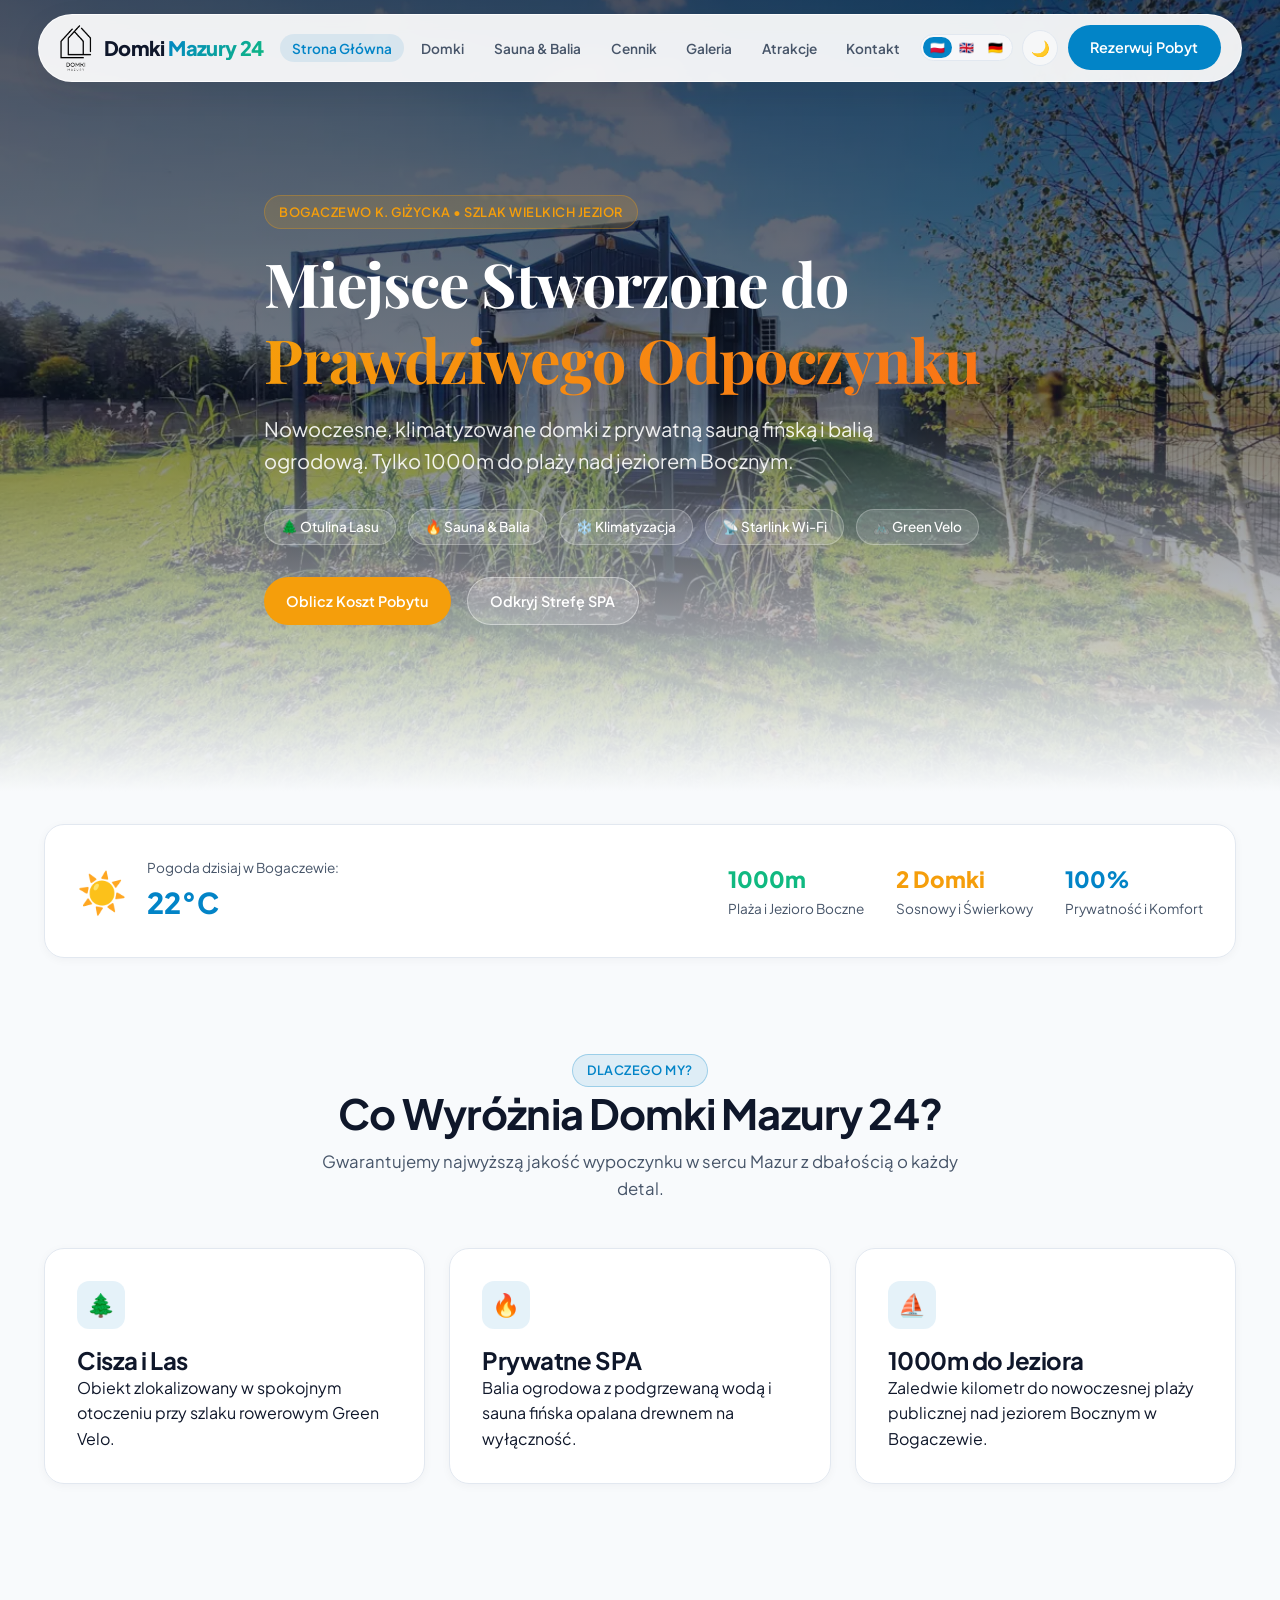
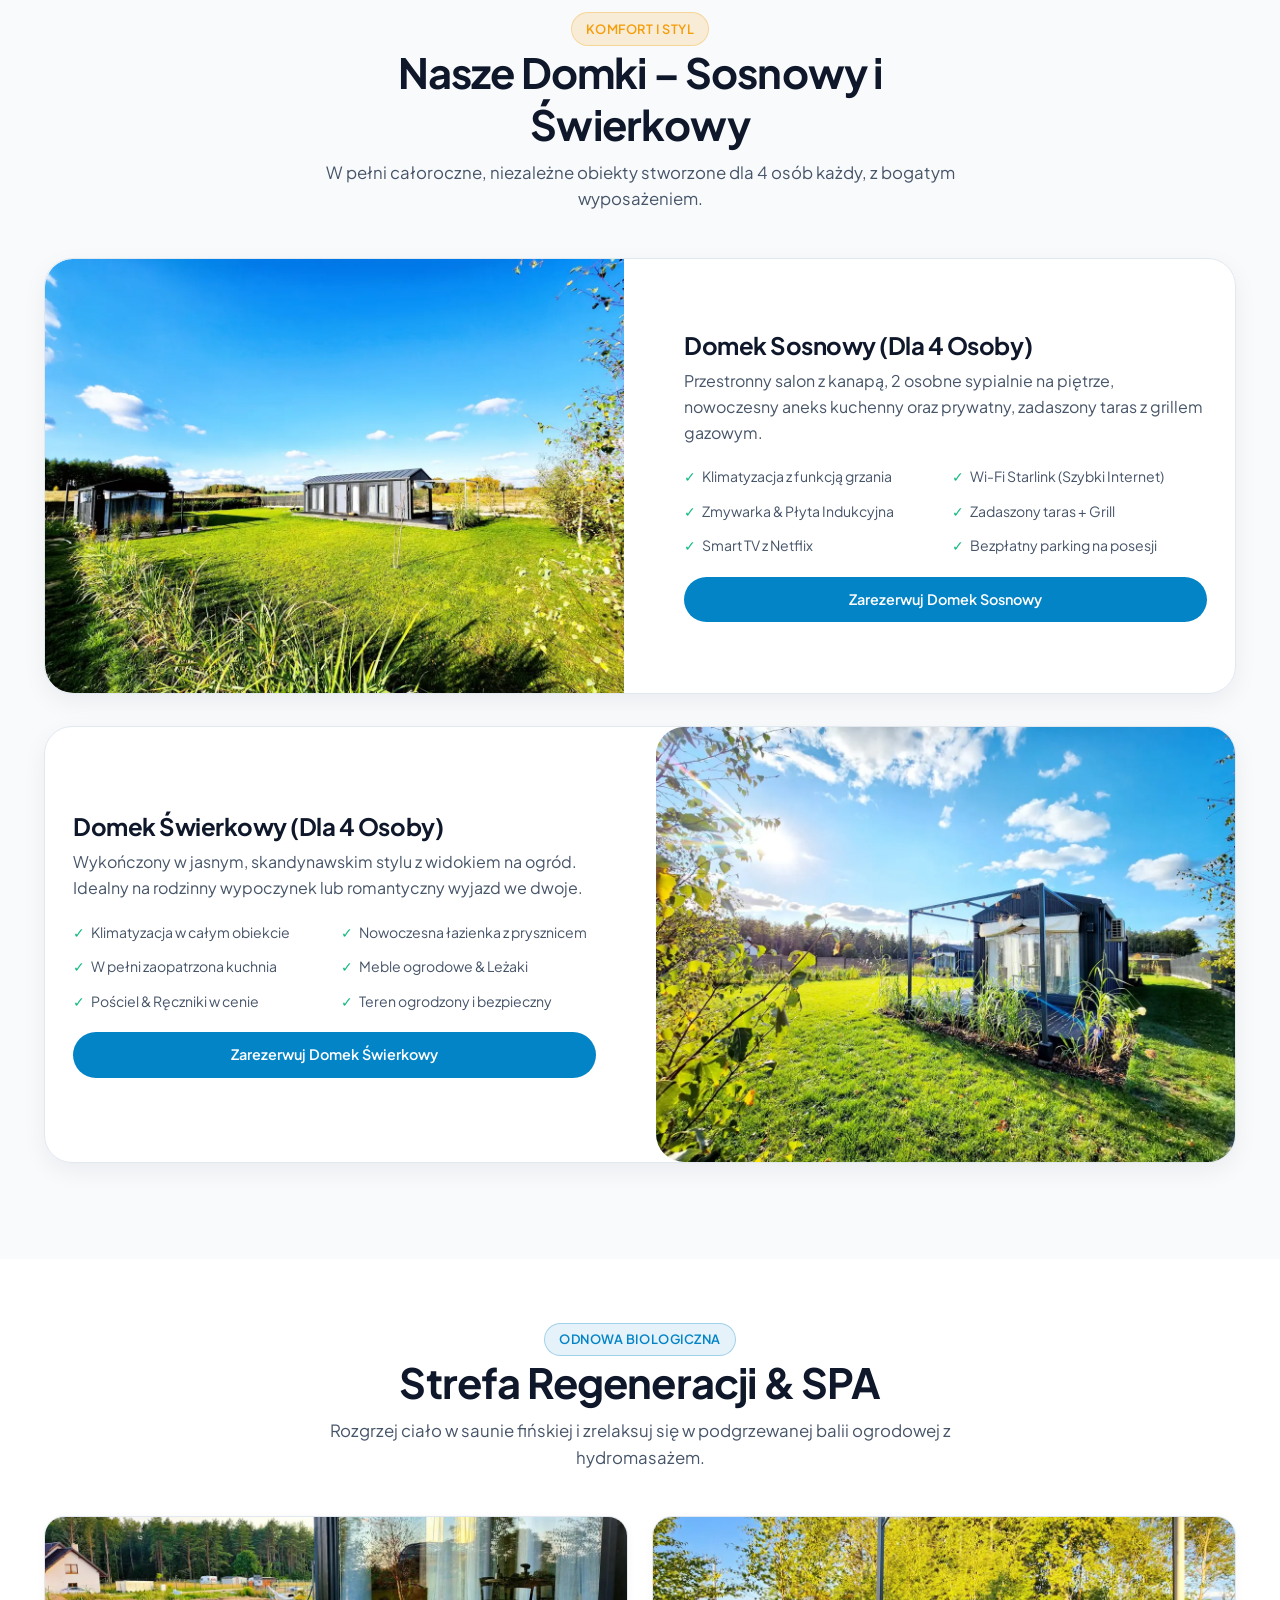
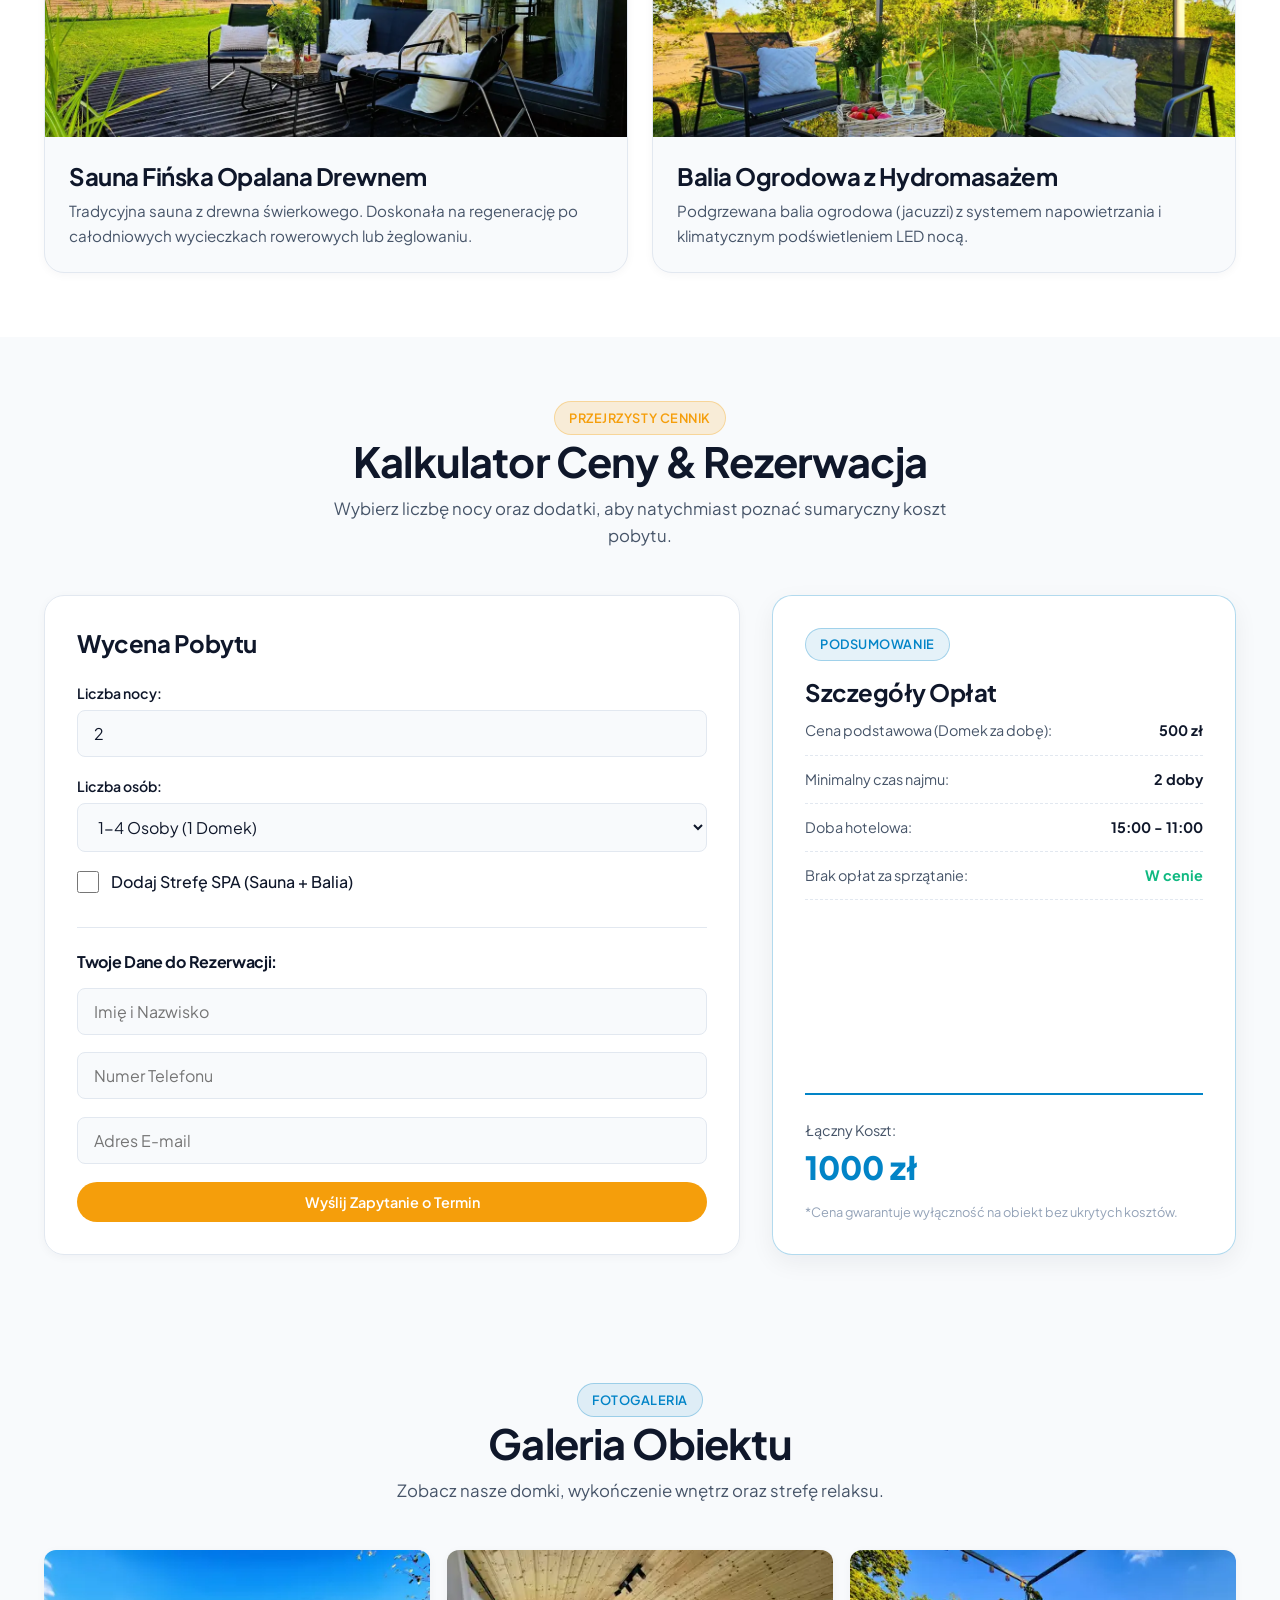
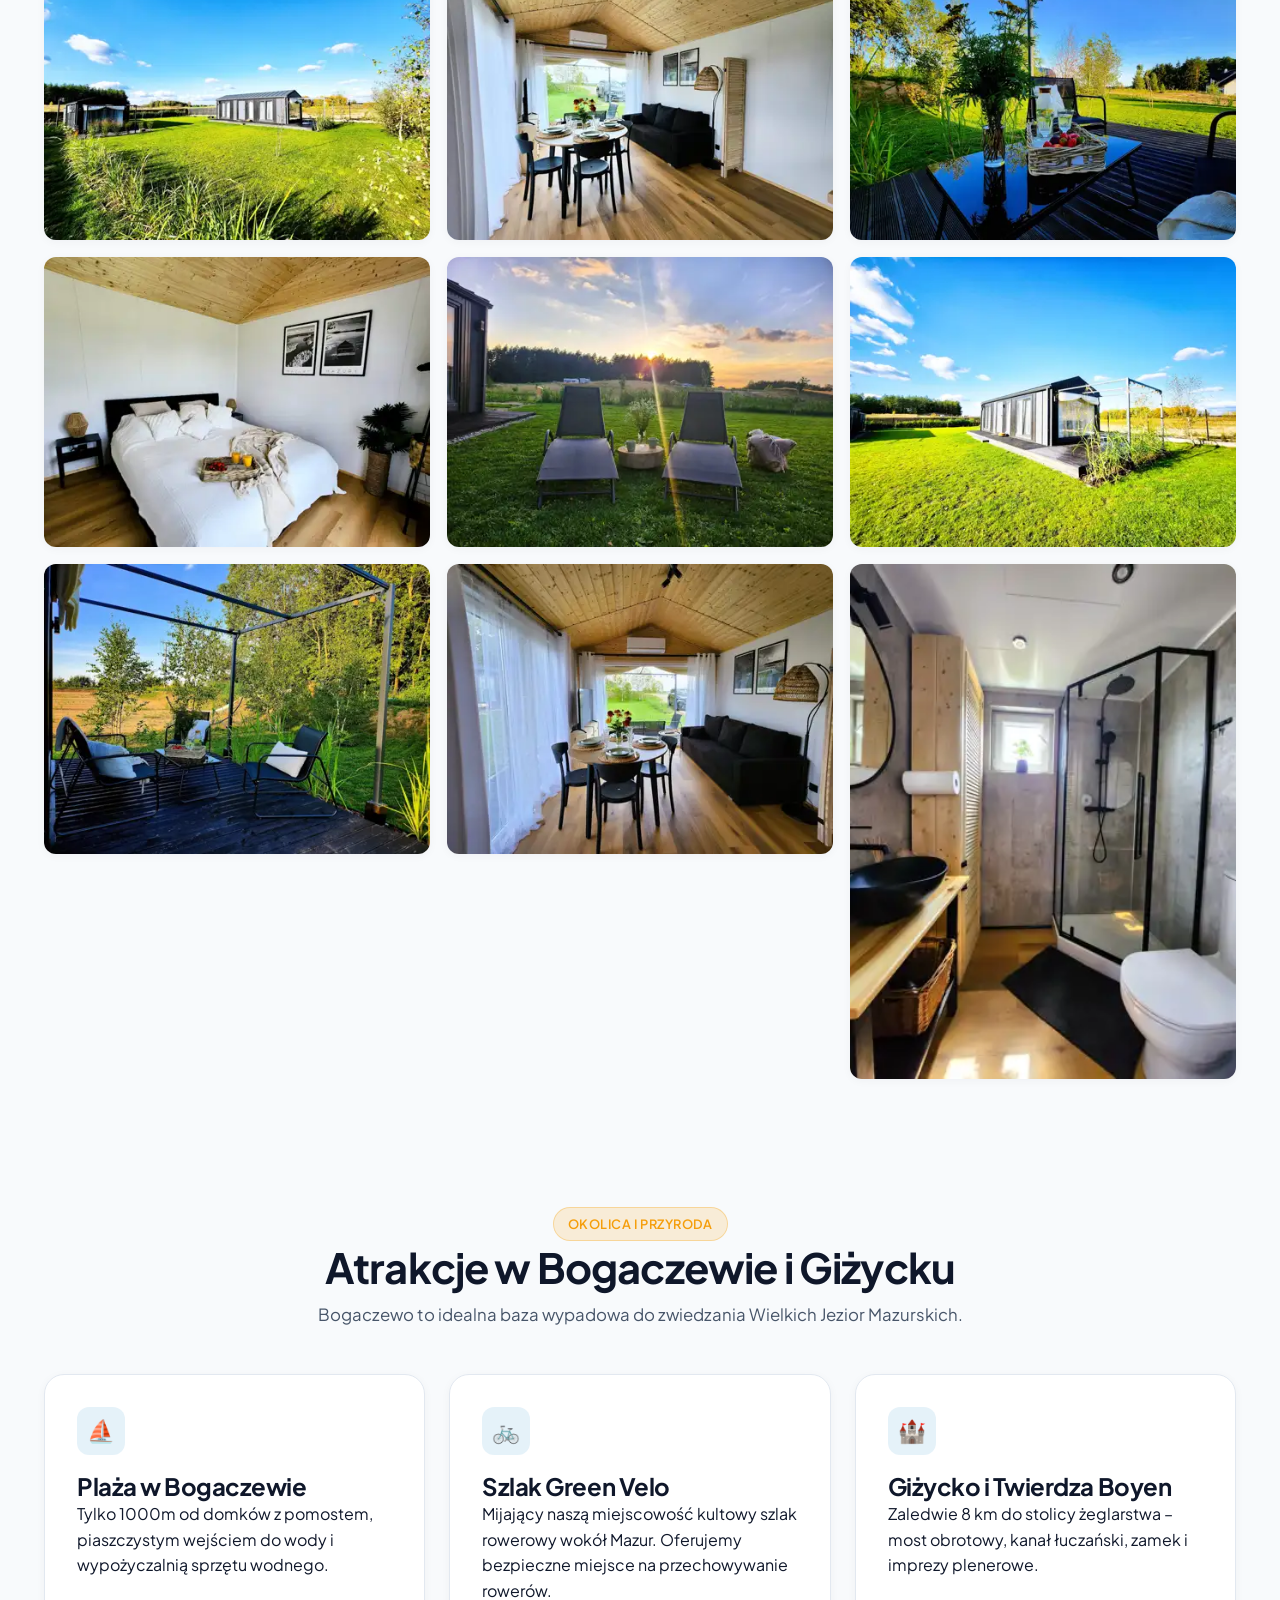
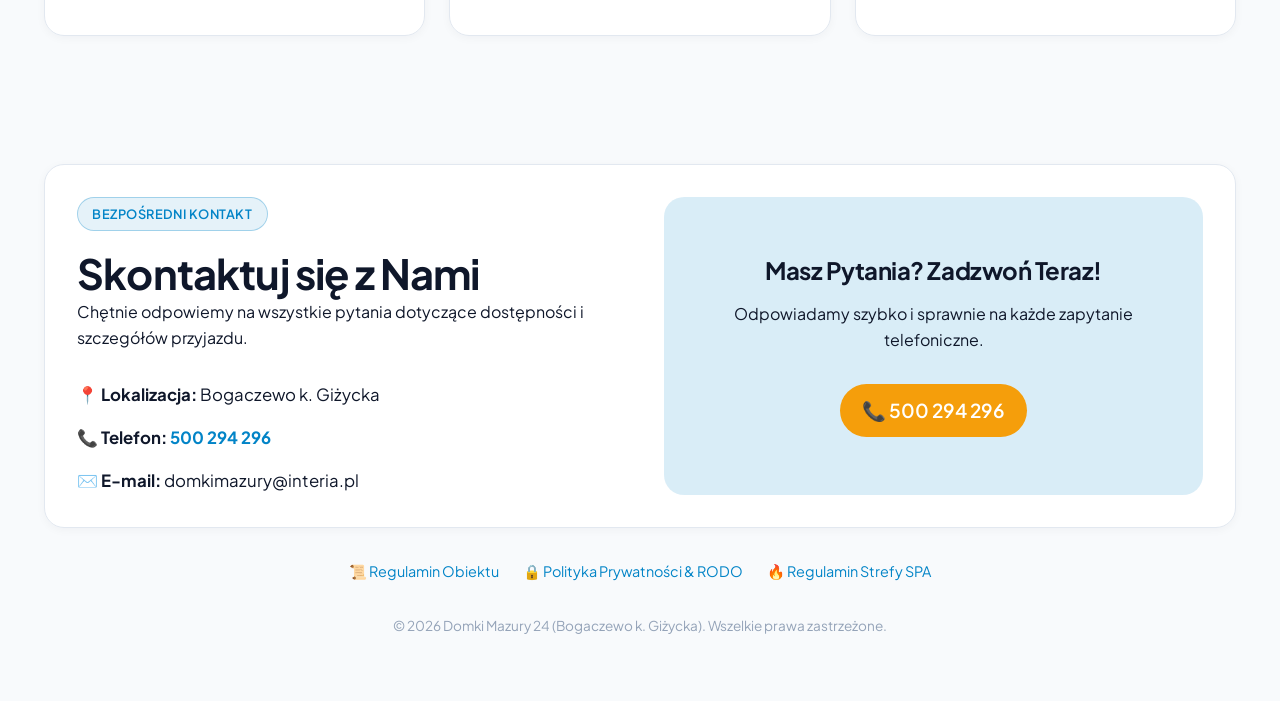
==== commit 9da5af07: "Enlarge logo, optimize white filter in dark mode, and connect theme buttons on desktop and mobile" ====
--- a/index.html
+++ b/index.html
@@ -14,7 +14,7 @@
   <div class="header-wrapper">
     <header class="header-cloud">
       <a href="#" class="brand">
-        <img src="assets/logo.png" alt="Domki Mazury Logo" class="brand-logo" style="filter: invert(1);">
+        <img src="assets/logo.png" alt="Domki Mazury Logo" class="brand-logo">
         <div>Domki <span class="gradient-text">Mazury 24</span></div>
       </a>
 
--- a/styles.css
+++ b/styles.css
@@ -42,7 +42,7 @@
   --transition-fast: 0.15s ease;
   --transition-normal: 0.25s ease;
   
-  --header-height: 64px;
+  --header-height: 68px;
 }
 
 body.dark-theme {
@@ -216,7 +216,7 @@
 }
 
 /* ==========================================================================
-   LIGHTWEIGHT FLOATING CLOUD DOCK HEADER
+   FLOATING CLOUD DOCK HEADER & LARGER WHITE LOGO STYLING
    ========================================================================== */
 .header-wrapper {
   position: fixed;
@@ -246,18 +246,25 @@
 .brand {
   display: flex;
   align-items: center;
-  gap: 0.5rem;
-  font-size: 1.15rem;
+  gap: 0.65rem;
+  font-size: 1.25rem;
   font-weight: 800;
   letter-spacing: -0.03em;
   flex-shrink: 0;
 }
 
+/* LARGER LOGO WITH PURE WHITE FILTER IN DARK THEME */
 .brand-logo {
-  width: 32px;
-  height: 32px;
-  border-radius: var(--radius-xs);
+  height: 48px;
+  width: auto;
+  max-width: 60px;
   object-fit: contain;
+  filter: brightness(0); /* Black in light theme for contrast on white header */
+  transition: filter var(--transition-fast), height var(--transition-fast);
+}
+
+body.dark-theme .brand-logo {
+  filter: invert(1) brightness(2) !important; /* Pure crisp white in dark theme */
 }
 
 /* Desktop Navigation */
@@ -323,8 +330,8 @@
 .theme-btn {
   background: rgba(255, 255, 255, 0.5);
   border: 1px solid var(--border);
-  width: 34px;
-  height: 34px;
+  width: 36px;
+  height: 36px;
   border-radius: var(--radius-full);
   display: flex;
   align-items: center;
@@ -355,10 +362,13 @@
   .menu-toggle {
     display: block !important;
   }
+  .brand-logo {
+    height: 38px;
+  }
 }
 
 /* ==========================================================================
-   FULL OPAQUE MOBILE DRAWER MENU (ZERO OVERLAP OR BLEED)
+   FULL OPAQUE MOBILE DRAWER MENU
    ========================================================================== */
 .mobile-nav-overlay {
   display: none !important;
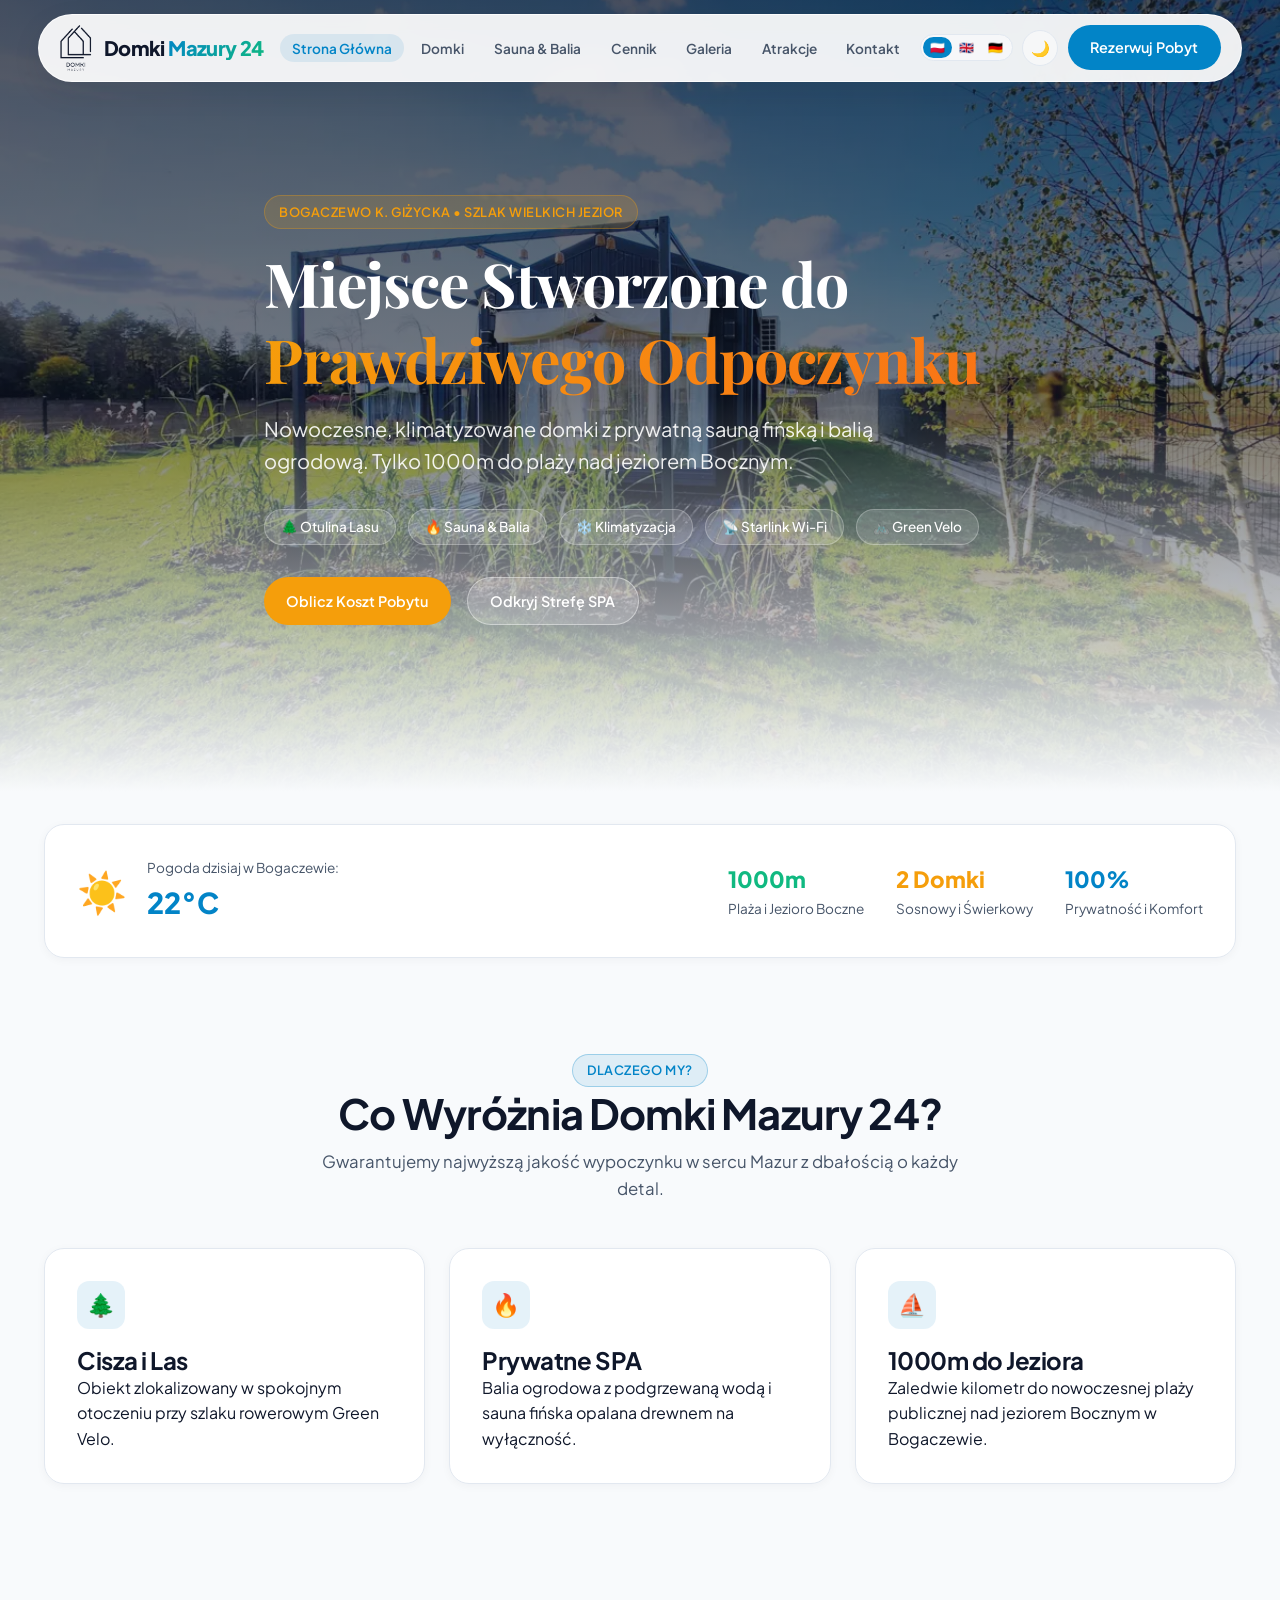
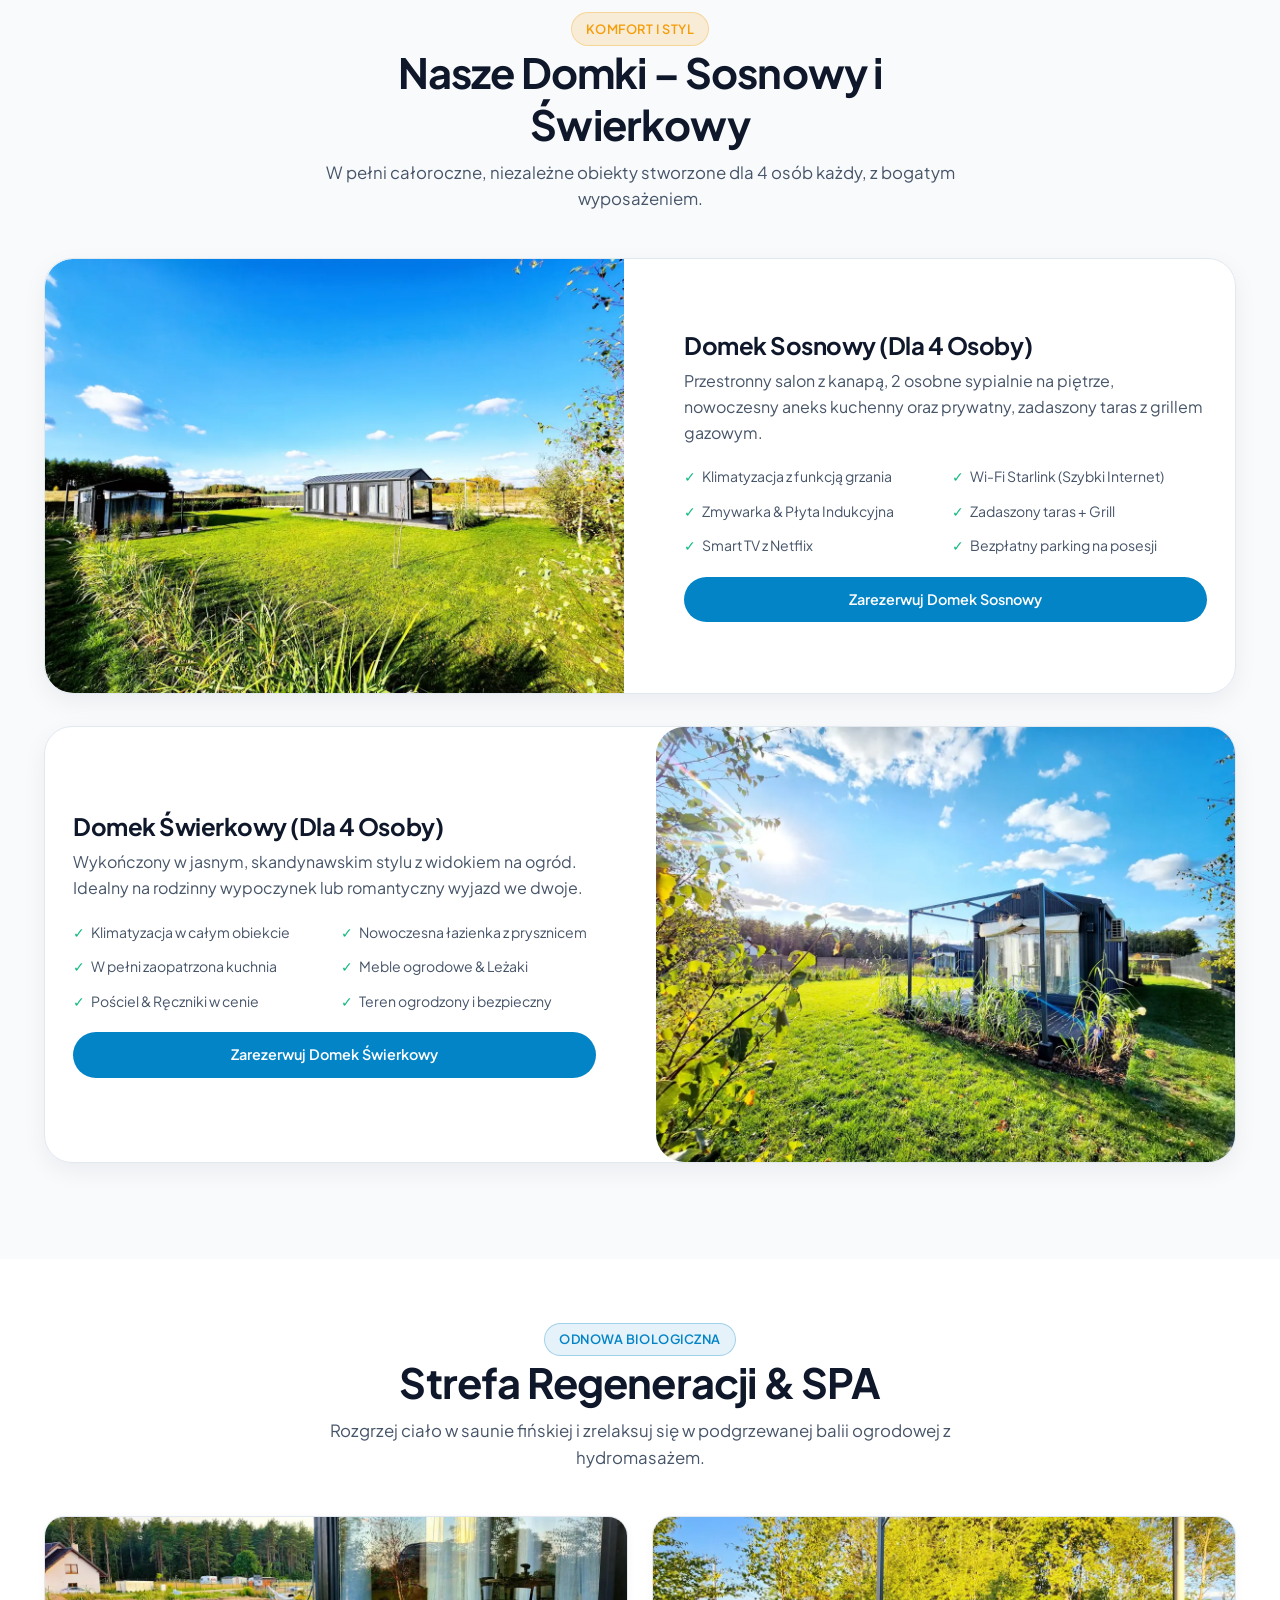
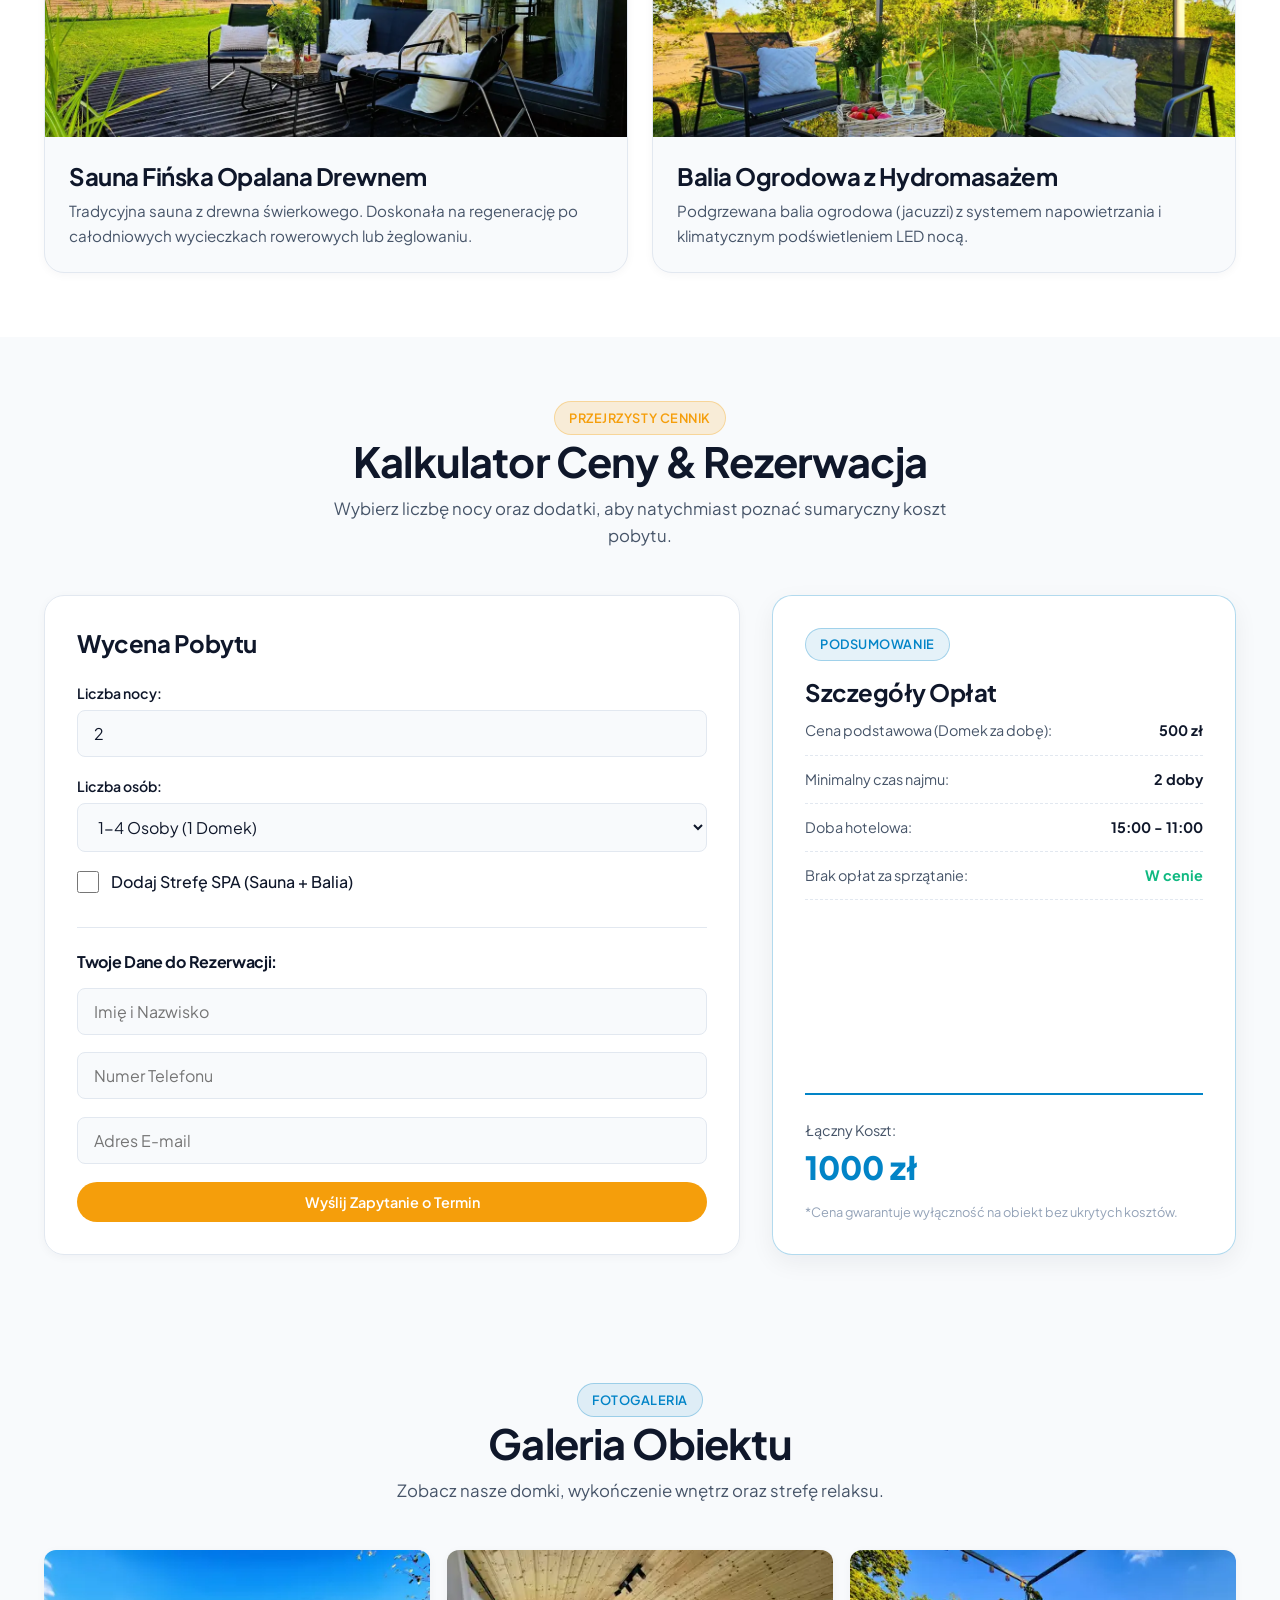
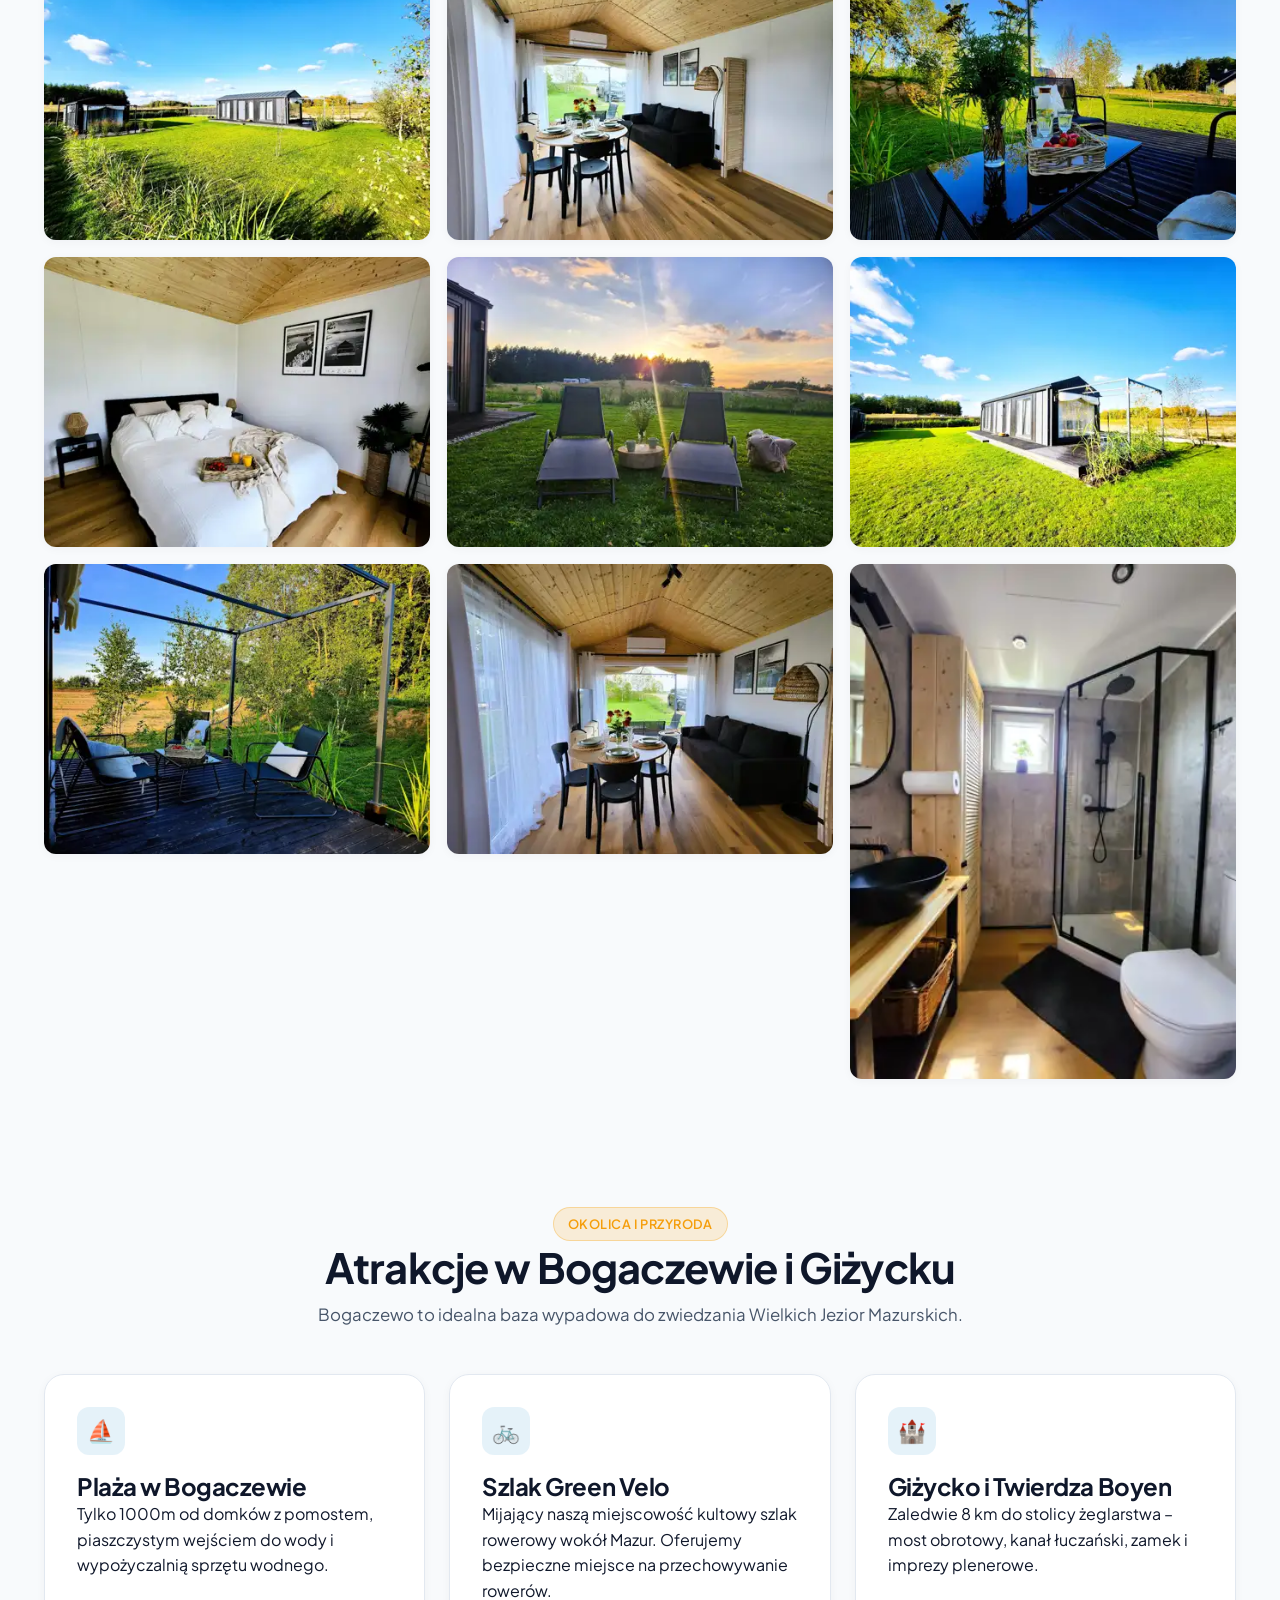
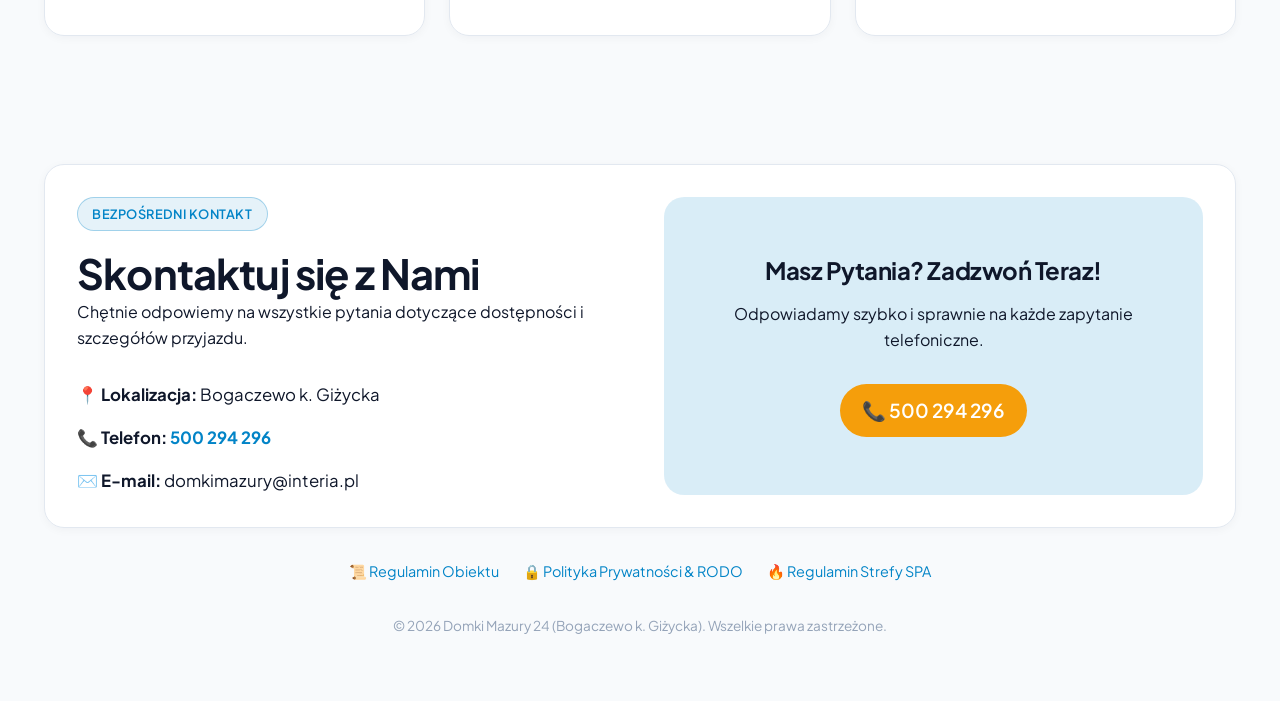
==== commit 7d8ce8b9: "Use dedicated pure white PNG logo for dark theme and pure black PNG logo for light theme" ====
--- a/index.html
+++ b/index.html
@@ -14,7 +14,8 @@
   <div class="header-wrapper">
     <header class="header-cloud">
       <a href="#" class="brand">
-        <img src="assets/logo.png" alt="Domki Mazury Logo" class="brand-logo">
+        <img src="assets/logo_black.png" alt="Domki Mazury Logo" class="brand-logo logo-light">
+        <img src="assets/logo_white.png" alt="Domki Mazury Logo" class="brand-logo logo-dark">
         <div>Domki <span class="gradient-text">Mazury 24</span></div>
       </a>
 
--- a/styles.css
+++ b/styles.css
@@ -216,7 +216,7 @@
 }
 
 /* ==========================================================================
-   FLOATING CLOUD DOCK HEADER & LARGER WHITE LOGO STYLING
+   FLOATING CLOUD DOCK HEADER & DEDICATED PURE WHITE LOGO FOR DARK MODE
    ========================================================================== */
 .header-wrapper {
   position: fixed;
@@ -251,20 +251,42 @@
   font-weight: 800;
   letter-spacing: -0.03em;
   flex-shrink: 0;
-}
-
-/* LARGER LOGO WITH PURE WHITE FILTER IN DARK THEME */
+  color: var(--text-primary);
+}
+
 .brand-logo {
   height: 48px;
   width: auto;
   max-width: 60px;
   object-fit: contain;
-  filter: brightness(0); /* Black in light theme for contrast on white header */
-  transition: filter var(--transition-fast), height var(--transition-fast);
-}
-
-body.dark-theme .brand-logo {
-  filter: invert(1) brightness(2) !important; /* Pure crisp white in dark theme */
+  transition: height var(--transition-fast);
+}
+
+.brand-logo.logo-dark {
+  display: none !important;
+}
+
+.brand-logo.logo-light {
+  display: block !important;
+}
+
+/* DARK MODE LOGO SWITCH & TEXT BRIGHTENING */
+body.dark-theme .brand-logo.logo-light {
+  display: none !important;
+}
+
+body.dark-theme .brand-logo.logo-dark {
+  display: block !important;
+}
+
+body.dark-theme .brand {
+  color: #ffffff !important;
+}
+
+body.dark-theme .brand .gradient-text {
+  background: linear-gradient(135deg, #ffffff 0%, #38bdf8 100%);
+  -webkit-background-clip: text;
+  -webkit-text-fill-color: transparent;
 }
 
 /* Desktop Navigation */
@@ -363,7 +385,7 @@
     display: block !important;
   }
   .brand-logo {
-    height: 38px;
+    height: 40px;
   }
 }
 
